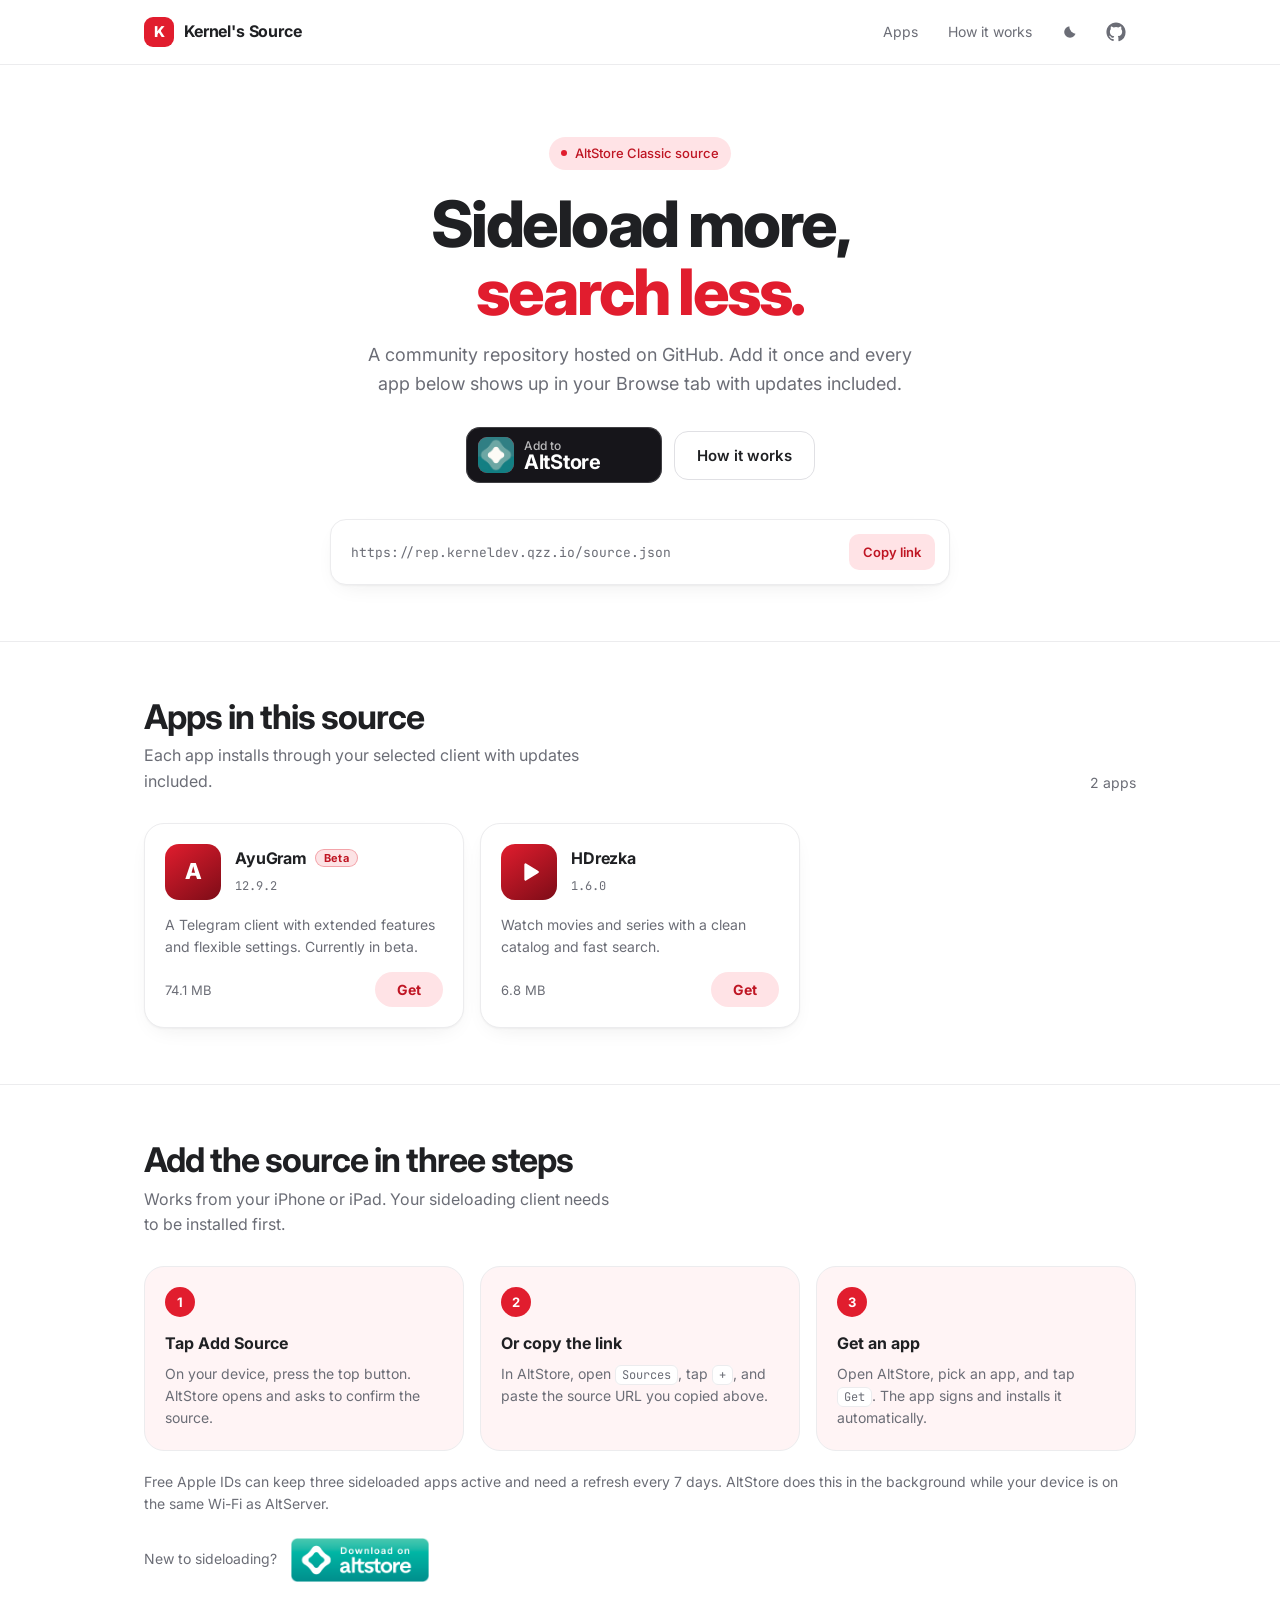
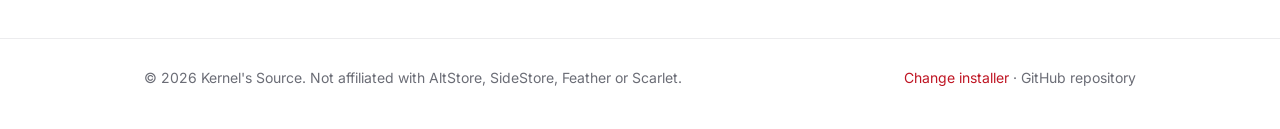
==== index.html @ 2c2cfd12 "Improve installer UX and source metadata This update adds richer source metadata and branding, a the" ====
<!DOCTYPE html>
<html lang="en">
<head>
<meta charset="utf-8">
<meta name="viewport" content="width=device-width, initial-scale=1, viewport-fit=cover">
<title>Kernel's Source — AltStore Classic repository</title>
<meta name="description" content="Community AltStore Classic source with HDRezka and AyuGram.">
<meta name="theme-color" content="#e11d2e">
<link rel="icon" href="data:image/svg+xml,%3Csvg xmlns='http://www.w3.org/2000/svg' viewBox='0 0 100 100'%3E%3Crect width='100' height='100' rx='24' fill='%23e11d2e'/%3E%3Ctext x='50' y='68' font-size='56' text-anchor='middle' fill='white' font-family='sans-serif' font-weight='800'%3EK%3C/text%3E%3C/svg%3E">
<script src="https://telegram.org/js/telegram-web-app.js"></script>
<link rel="preconnect" href="https://fonts.googleapis.com">
<link rel="preconnect" href="https://fonts.gstatic.com" crossorigin>
<link href="https://fonts.googleapis.com/css2?family=Inter:wght@400;500;600;700;800&family=JetBrains+Mono:wght@400;500&display=swap" rel="stylesheet">
<style>
:root{
  --bg:#ffffff; --surface:#ffffff; --tint:#fff4f5; --line:#ececee; --line-strong:#e0e0e4;
  --text:#1f2023; --muted:#6b6d76; --red:#e11d2e; --red-dark:#bf1523; --red-soft:#ffe3e6;
  --shadow:0 1px 2px rgba(31,32,35,.04),0 8px 24px -12px rgba(31,32,35,.12);
  --ring:rgba(225,29,46,.35); color-scheme:light;
}
@media (prefers-color-scheme:dark){
  :root:not([data-theme="light"]){
    --bg:#141316; --surface:#1b1a1e; --tint:#241719; --line:#2a292e; --line-strong:#38363d;
    --text:#f3f2f4; --muted:#a2a1aa; --red:#ff3b4d; --red-dark:#ff6b79; --red-soft:#3a1a1e;
    --shadow:0 1px 2px rgba(0,0,0,.3),0 8px 24px -12px rgba(0,0,0,.5); color-scheme:dark;
  }
}
:root[data-theme="dark"]{
  --bg:#141316; --surface:#1b1a1e; --tint:#241719; --line:#2a292e; --line-strong:#38363d;
  --text:#f3f2f4; --muted:#a2a1aa; --red:#ff3b4d; --red-dark:#ff6b79; --red-soft:#3a1a1e;
  --shadow:0 1px 2px rgba(0,0,0,.3),0 8px 24px -12px rgba(0,0,0,.5); color-scheme:dark;
}
*{box-sizing:border-box}
html{scroll-padding-top:72px;scroll-behavior:smooth;-webkit-text-size-adjust:100%}
body{margin:0;background:var(--bg);color:var(--text);font-family:Inter,-apple-system,BlinkMacSystemFont,"Segoe UI",Roboto,sans-serif;line-height:1.6;-webkit-font-smoothing:antialiased;padding-bottom:env(safe-area-inset-bottom,0px);overflow-x:hidden}
body.lock{overflow:hidden}
a{color:inherit;text-decoration:none}
img{max-width:100%}
:focus-visible{outline:3px solid var(--ring);outline-offset:2px;border-radius:8px}
.wrap{max-width:1040px;margin:0 auto;padding:0 max(24px,env(safe-area-inset-left,0px)) 0 max(24px,env(safe-area-inset-right,0px))}
.hidden{display:none!important}

/* modal */
.modal-overlay{position:fixed;inset:0;z-index:1000;background:rgba(0,0,0,.7);backdrop-filter:blur(8px);display:flex;align-items:center;justify-content:center;padding:20px;overflow-y:auto}
.modal-card{position:relative;background:var(--surface);border:1px solid var(--line);border-radius:24px;padding:32px 24px 24px;max-width:400px;width:100%;max-height:100%;overflow-y:auto;text-align:center;box-shadow:var(--shadow)}
.modal-card h2{font-size:22px;margin:0 0 8px}
.modal-card p{font-size:14px;color:var(--muted);margin:0 0 20px}
.modal-x{position:absolute;top:10px;right:10px;width:34px;height:34px;border-radius:10px;border:0;background:none;color:var(--muted);font-size:22px;line-height:1;cursor:pointer}
.modal-x:hover{background:var(--tint);color:var(--text)}
.client-opt-btn{width:100%;padding:12px 16px;border-radius:14px;font:600 15px Inter,sans-serif;border:1px solid var(--line);background:var(--tint);color:var(--text);cursor:pointer;margin-bottom:10px;display:flex;align-items:center;transition:border-color .15s,background .15s}
.client-opt-btn:hover{border-color:var(--red);background:var(--red-soft)}
.client-opt-btn.sel{border-color:var(--red)}
.client-opt-btn .ci{width:30px;height:30px;border-radius:8px;flex:none;display:grid;place-items:center;overflow:hidden;background:var(--red);color:#fff;font-weight:800;font-size:14px;position:relative}
.client-opt-btn .ci img{position:absolute;inset:0;width:100%;height:100%;object-fit:cover}
.client-opt-btn .ci svg{width:18px;height:18px}
.client-opt-btn span.t{flex:1;text-align:left;margin-left:12px}
.ss-badge{height:56px;width:auto;display:block;border-radius:12px}
.get-altstore{margin-top:22px;display:flex;align-items:center;gap:14px;flex-wrap:wrap;font-size:14px;color:var(--muted)}
.get-altstore img{height:44px;width:auto;display:block}

/* nav */
nav{position:sticky;top:0;z-index:10;padding-top:env(safe-area-inset-top,0px);background:color-mix(in srgb,var(--bg) 88%,transparent);-webkit-backdrop-filter:blur(12px);backdrop-filter:blur(12px);border-bottom:1px solid var(--line)}
.nav-in{display:flex;align-items:center;justify-content:space-between;height:64px}
.brand{display:flex;align-items:center;gap:10px;font-weight:700;letter-spacing:-.01em}
.logo{width:30px;height:30px;border-radius:9px;background:var(--red);display:grid;place-items:center;color:#fff;font-weight:800;font-size:15px;overflow:hidden;position:relative}
.logo img{position:absolute;inset:0;width:100%;height:100%;object-fit:cover}
.nav-r{display:flex;align-items:center;gap:6px}
.icon-btn{width:40px;height:40px;border-radius:10px;display:grid;place-items:center;color:var(--muted);border:1px solid transparent;background:none;cursor:pointer}
.icon-btn:hover{color:var(--text);border-color:var(--line);background:var(--tint)}
.nav-link{font-size:14px;color:var(--muted);padding:8px 12px;border-radius:10px}
.nav-link:hover{color:var(--text);background:var(--tint)}

/* hero */
.hero{padding:72px 24px 56px;text-align:center}
.pill{display:inline-flex;align-items:center;gap:8px;font-size:13px;font-weight:500;color:var(--red-dark);background:var(--red-soft);padding:6px 12px;border-radius:99px}
.pill i{width:6px;height:6px;border-radius:50%;background:var(--red)}
h1{font-size:clamp(34px,6vw,64px);line-height:1.06;letter-spacing:-.04em;font-weight:800;margin:20px auto 16px;max-width:14ch;text-wrap:balance}
h1 span{color:var(--red)}
.sub{font-size:clamp(15px,2vw,18px);color:var(--muted);max-width:52ch;margin:0 auto 28px}
.cta-row{display:flex;gap:12px;justify-content:center;align-items:center;flex-wrap:wrap}
.btn{display:inline-flex;align-items:center;gap:10px;font:600 15px Inter,sans-serif;padding:14px 22px;border-radius:14px;border:1px solid var(--line-strong);background:var(--surface);color:var(--text);cursor:pointer;transition:background .15s,border-color .15s,transform .15s}
.btn:hover{background:var(--tint);border-color:var(--red)}
.btn:active{transform:scale(.98)}
.src{margin:36px auto 0;max-width:620px;background:var(--surface);border:1px solid var(--line);border-radius:16px;box-shadow:var(--shadow);padding:14px 14px 14px 20px;display:flex;align-items:center;gap:12px;text-align:left}
.src code{flex:1;min-width:0;font:400 13px "JetBrains Mono",ui-monospace,monospace;color:var(--muted);overflow:hidden;text-overflow:ellipsis;white-space:nowrap}
.src button{flex:none;font:600 13px Inter,sans-serif;color:var(--red-dark);background:var(--red-soft);border:0;border-radius:10px;padding:10px 14px;cursor:pointer}
.src button:hover{filter:brightness(.97)}
::view-transition-old(root),::view-transition-new(root){animation:none;mix-blend-mode:normal}
::view-transition-old(root){z-index:1}::view-transition-new(root){z-index:2}
.theme-ic{overflow:visible}
.theme-ic .core{transform-origin:12px 12px;transform:scale(1);transition:transform .6s cubic-bezier(.4,0,.2,1)}
.theme-ic .cut{transform:translate(16px,-16px);transition:transform .6s cubic-bezier(.4,0,.2,1)}
.theme-ic .rays{transform-origin:12px 12px;transition:transform .6s cubic-bezier(.4,0,.2,1),opacity .4s}
:root[data-theme="light"] .theme-ic .core{transform:scale(1.55)}
:root[data-theme="light"] .theme-ic .cut{transform:translate(0,0)}
:root[data-theme="light"] .theme-ic .rays{transform:rotate(-90deg) scale(.4);opacity:0}
:root[data-theme="dark"] .theme-ic .rays{transform:rotate(0) scale(1);opacity:1}
.icon-btn.glow{animation:glow .9s ease-out}
@keyframes glow{0%{box-shadow:0 0 0 0 var(--glow),0 0 12px 2px var(--glow)}100%{box-shadow:0 0 0 34px transparent,0 0 40px 22px transparent}}
.cta-row .badge-link{display:flex;align-items:center;min-height:56px}
.badge-link svg,.badge-link img{display:block}
.inst-txt{font:600 14px Inter,sans-serif;color:var(--red-dark);background:var(--red-soft);padding:9px 16px;border-radius:99px}
.inst-txt:hover{background:var(--red);color:#fff}
.badge-link{display:inline-block;line-height:0;border-radius:12px;transition:opacity .15s,transform .15s}
.badge-link:hover{opacity:.88}
.badge-link:active{transform:scale(.98)}

/* sections */
section{padding:56px 0;border-top:1px solid var(--line)}
.sec-head{display:flex;justify-content:space-between;align-items:end;gap:16px;margin-bottom:28px;flex-wrap:wrap}
h2{font-size:clamp(26px,4vw,34px);letter-spacing:-.03em;line-height:1.1;margin:0 0 8px}
.sec-head p{margin:0;color:var(--muted);max-width:48ch}
.count{font-size:14px;color:var(--muted)}
.grid{display:grid;grid-template-columns:repeat(auto-fill,minmax(min(100%,280px),1fr));gap:16px}
.card{background:var(--surface);border:1px solid var(--line);border-radius:20px;padding:20px;box-shadow:var(--shadow);display:flex;flex-direction:column;gap:14px;transition:border-color .15s}
.card:hover{border-color:var(--red)}
.card-top{display:flex;gap:14px;align-items:center}
.app-icon{position:relative;overflow:hidden;width:56px;height:56px;border-radius:14px;flex:none;display:grid;place-items:center;color:#fff;font-weight:800;font-size:22px;background:linear-gradient(145deg,var(--red),#7d0c17)}
.app-icon img{position:absolute;inset:0;width:100%;height:100%;object-fit:cover}
.beta{display:inline-block;vertical-align:2px;margin-left:8px;font:700 11px Inter,sans-serif;letter-spacing:.02em;color:var(--red-dark);background:color-mix(in srgb,var(--red) 12%,transparent);border:1px solid color-mix(in srgb,var(--red) 32%,transparent);padding:1px 8px;border-radius:99px}
.card h3{margin:0;font-size:16px;letter-spacing:-.01em}
.ver{font:400 12px "JetBrains Mono",monospace;color:var(--muted)}
.card p{margin:0;color:var(--muted);font-size:14px;flex:1}
.card-foot{display:flex;align-items:center;justify-content:space-between;gap:12px}
.meta{font-size:13px;color:var(--muted)}
.get{font:700 14px Inter,sans-serif;color:var(--red-dark);background:var(--red-soft);padding:9px 22px;border-radius:99px;transition:background .15s,color .15s}
.get:hover{background:var(--red);color:#fff}

/* steps */
.steps{display:grid;grid-template-columns:repeat(auto-fit,minmax(min(100%,220px),1fr));gap:16px;counter-reset:s;list-style:none;padding:0;margin:0}
.steps li{counter-increment:s;background:var(--tint);border-radius:20px;padding:20px;border:1px solid var(--line)}
.steps li::before{content:counter(s);display:grid;place-items:center;width:30px;height:30px;border-radius:50%;background:var(--red);color:#fff;font-weight:700;font-size:13px;margin-bottom:14px}
.steps h3{margin:0 0 6px;font-size:16px}
.steps p{margin:0;color:var(--muted);font-size:14px}
.steps code{font:400 12px "JetBrains Mono",monospace;background:var(--surface);border:1px solid var(--line);padding:1px 6px;border-radius:6px}
.note{margin-top:20px;font-size:14px;color:var(--muted)}

footer{border-top:1px solid var(--line);padding:28px 0 40px;color:var(--muted);font-size:14px}
.foot-in{display:flex;justify-content:space-between;gap:16px;flex-wrap:wrap}
.foot-in a:hover{color:var(--red)}
.foot-in .chg{color:var(--red-dark)}
.toast{position:fixed;left:50%;bottom:calc(24px + env(safe-area-inset-bottom,0px));transform:translate(-50%,20px);max-width:calc(100% - 32px);text-align:center;background:var(--text);color:var(--bg);padding:10px 18px;border-radius:12px;font-size:14px;font-weight:500;opacity:0;pointer-events:none;transition:.2s;z-index:2000}
.toast.on{opacity:1;transform:translate(-50%,0)}
@media (max-width:560px){.hero{padding:48px 24px 36px}.nav-link{display:none}.src{padding:12px 12px 12px 16px}}
@media (prefers-reduced-motion:reduce){*{transition:none!important;scroll-behavior:auto!important}}
</style>
</head>
<body>

<div id="onboardingModal" class="modal-overlay hidden" role="dialog" aria-modal="true" aria-labelledby="mTitle">
  <div class="modal-card">
    <button class="modal-x" type="button" aria-label="Close" onclick="closeModal()">×</button>
    <h2 id="mTitle">Choose installer</h2>
    <p>Select your sideloading client so the buttons open the right app.</p>
    <div id="clientList"></div>
  </div>
</div>

<nav>
  <div class="wrap nav-in">
    <a class="brand" href="#top" aria-label="Kernel's Source home">
      <span class="logo" aria-hidden="true">K<img src="https://i.pinimg.com/736x/39/69/d1/3969d118e5b89d74e8fa1501a142aca3.jpg" alt="" referrerpolicy="no-referrer" onerror="this.remove()"></span>
      Kernel's Source
    </a>
    <div class="nav-r">
      <a class="nav-link" href="#apps">Apps</a>
      <a class="nav-link" href="#how">How it works</a>
      <button class="icon-btn" id="themeBtn" type="button" onclick="toggleTheme()"><svg class="theme-ic" width="20" height="20" viewBox="0 0 24 24" fill="none" stroke="currentColor" stroke-width="2" stroke-linecap="round" aria-hidden="true"><mask id="moonMask"><rect x="-4" y="-4" width="32" height="32" fill="#fff"/><circle class="cut" cx="17" cy="8" r="5.5" fill="#000" stroke="none"/></mask><circle class="core" cx="12" cy="12" r="4.5" fill="currentColor" stroke="none" mask="url(#moonMask)"/><g class="rays"><path d="M12 2v2.2M12 19.8V22M4.9 4.9l1.5 1.5M17.6 17.6l1.5 1.5M2 12h2.2M19.8 12H22M4.9 19.1l1.5-1.5M17.6 6.4l1.5-1.5"/></g></svg></button>
      <a class="icon-btn" href="https://github.com/kkerneldev/repkernel" aria-label="View repository on GitHub" target="_blank" rel="noopener">
        <svg width="20" height="20" viewBox="0 0 24 24" fill="currentColor"><path d="M12 .5C5.65.5.5 5.65.5 12c0 5.08 3.29 9.39 7.86 10.91.58.1.79-.25.79-.56v-2c-3.2.7-3.87-1.37-3.87-1.37-.52-1.33-1.28-1.69-1.28-1.69-1.04-.71.08-.7.08-.7 1.15.08 1.76 1.18 1.76 1.18 1.03 1.76 2.69 1.25 3.35.96.1-.74.4-1.25.73-1.54-2.55-.29-5.24-1.28-5.24-5.69 0-1.26.45-2.28 1.18-3.09-.12-.29-.51-1.46.11-3.05 0 0 .97-.31 3.17 1.18a11 11 0 0 1 5.78 0c2.2-1.49 3.17-1.18 3.17-1.18.62 1.59.23 2.76.11 3.05.74.81 1.18 1.83 1.18 3.09 0 4.42-2.69 5.39-5.25 5.68.41.36.78 1.06.78 2.14v3.17c0 .31.21.67.8.56A11.5 11.5 0 0 0 23.5 12C23.5 5.65 18.35.5 12 .5z"/></svg>
      </a>
    </div>
  </div>
</nav>

<main id="top">
  <header class="hero wrap">
    <span class="pill"><i></i><span id="pillTxt">AltStore Classic source</span></span>
    <h1>Sideload more, <span>search less.</span></h1>
    <p class="sub">A community repository hosted on GitHub. Add it once and every app below shows up in your Browse tab with updates included.</p>
    <div class="cta-row">
      <a class="badge-link" id="addBtn" href="#" aria-label="Add to Source">
        <svg id="addSvg" width="196" height="56" viewBox="0 0 196 56" aria-hidden="true"><rect width="196" height="56" rx="14" fill="#16151a"/><rect x=".5" y=".5" width="195" height="55" rx="13.5" fill="none" stroke="#fff" stroke-opacity=".18"/><clipPath id="ic"><rect x="12" y="10" width="36" height="36" rx="9"/></clipPath><rect x="12" y="10" width="36" height="36" rx="9" fill="#e11d2e"/><image id="badgeLogo" x="12" y="10" width="36" height="36" clip-path="url(#ic)" href=""/><text x="58" y="23" fill="#fff" fill-opacity=".7" font-family="Inter,sans-serif" font-size="12" font-weight="500">Add to</text><text x="58" y="42" fill="#fff" font-family="Inter,sans-serif" font-size="20" font-weight="700" letter-spacing="-.3" id="badgeText">AltStore</text></svg>
        <img id="ssBadge" class="ss-badge hidden" alt="Add Source to SideStore">
      </a>
      <a class="btn" href="#how">How it works</a>
    </div>
    <div class="src">
      <code id="srcUrl"></code>
      <button type="button" id="copyBtn">Copy link</button>
    </div>
  </header>

  <section id="apps">
    <div class="wrap">
      <div class="sec-head">
        <div>
          <h2>Apps in this source</h2>
          <p>Each app installs through your selected client with updates included.</p>
        </div>
        <span class="count" id="count"></span>
      </div>
      <div class="grid" id="grid"></div>
    </div>
  </section>

  <section id="how">
    <div class="wrap">
      <div class="sec-head">
        <div>
          <h2>Add the source in three steps</h2>
          <p>Works from your iPhone or iPad. Your sideloading client needs to be installed first.</p>
        </div>
      </div>
      <ol class="steps">
        <li><h3>Tap Add Source</h3><p id="st1">On your device, press the top button. Your installer opens and asks to confirm the source.</p></li>
        <li><h3>Or copy the link</h3><p id="st2">In your app, open <code>Sources</code>, tap <code>+</code>, and paste the source URL you copied above.</p></li>
        <li><h3>Get an app</h3><p id="st3">Open the Browse tab, pick an app, and tap <code>Get</code>. The app signs and installs it automatically.</p></li>
      </ol>
      <p class="note" id="note">Free Apple IDs can keep three sideloaded apps active and need a refresh every 7 days. AltStore does this in the background while your device is on the same Wi-Fi as AltServer.</p>
      <div class="get-altstore" id="getInst"><span>New to sideloading?</span><a id="instLink" href="https://altstore.io" target="_blank" rel="noopener"><img id="dlBadge" alt="Download on AltStore"><span id="instTxt" class="inst-txt hidden"></span></a></div>
    </div>
  </section>
</main>

<footer>
  <div class="wrap foot-in">
    <span>© <span id="yr"></span> Kernel's Source. Not affiliated with AltStore, SideStore, Feather or Scarlet.</span>
    <span><a class="chg" href="#" onclick="openModal(); return false;">Change installer</a> · <a href="https://github.com/kkerneldev/repkernel" target="_blank" rel="noopener">GitHub repository</a></span>
  </div>
</footer>
<div class="toast" id="toast" role="status" aria-live="polite"></div>

<script>
const SOURCE_URL = "https://rep.kerneldev.qzz.io/source.json";
let APPS = [
  { name:"HDRezka", version:"1.6.0", size:"7.2 MB", icon:"https://i.imgur.com/ZhtHgcj.png", play:true, desc:"Watch movies and series with a clean catalog and fast search.", ipa:"https://github.com/kkerneldev/repkernel/releases/download/pre-release/hdrezka.ipa" },
  { name:"AyuGram", beta:true, version:"12.9.2", size:"77.7 MB", icon:"https://i.imgur.com/mSWKz6H.png", desc:"A Telegram client with extended features and flexible settings. Currently in beta.", ipa:"https://github.com/kkerneldev/repkernel/releases/download/pre-release/AyuGram.ipa" }
];

const ASSETS = {
  logo: { altstore:"assets/logos/AltStore-logo.png", sidestore:"assets/logos/sidestore-logo.png", feather:"assets/logos/feather-logo.png", scarlet:"assets/logos/scarlet-logo.png" },
  addSidestore: { light:"assets/badges/light/add-source-to-sidestore-light.png", dark:"assets/badges/dark/add-source-to-sidestore-dark.png" },
  getAltstore: { light:"assets/badges/light/DownloadBadge_light.png", dark:"assets/badges/dark/DownloadBadge_dark.png" }
};
const enc = encodeURIComponent;
const CLIENTS = {
  altstore:  { name:"AltStore", site:"https://altstore.io", pill:"AltStore Classic source",  add:u => "altstore://source?url=" + enc(u),   get:(u,ipa) => "altstore://install?url=" + enc(ipa) },
  sidestore: { name:"SideStore", site:"https://sidestore.io", pill:"SideStore source", add:u => "sidestore://source?url=" + enc(u),  get:(u,ipa) => "sidestore://install?url=" + enc(ipa) },
  feather:   { name:"Feather", site:"https://github.com/khcrysalis/Feather", pill:"Feather source",   add:u => "feather://source/" + u,            get:null },
  scarlet:   { name:"Scarlet", site:"https://usescarlet.com", pill:"Scarlet source",   add:u => "scarlet://add-source?url=" + enc(u), get:null },
  direct:    { name:"Direct links / TrollStore", pill:"Direct .ipa downloads", add:null, get:null }
};
const DL = '<svg viewBox="0 0 24 24" fill="none" stroke="currentColor" stroke-width="2" stroke-linecap="round" stroke-linejoin="round" aria-hidden="true"><path d="M12 3v12m0 0l-4-4m4 4l4-4M5 20h14"/></svg>';
const esc = s => String(s).replace(/[&<>"']/g, c => ({"&":"&amp;","<":"&lt;",">":"&gt;",'"':"&quot;","'":"&#39;"}[c]));
const $ = id => document.getElementById(id);

const store = {
  get(k){ try { return localStorage.getItem(k); } catch(e){ return null; } },
  set(k,v){ try { localStorage.setItem(k,v); } catch(e){} },
  del(k){ try { localStorage.removeItem(k); } catch(e){} }
};

const tg = window.Telegram && window.Telegram.WebApp && window.Telegram.WebApp.initData ? window.Telegram.WebApp : null;
if (tg) { try { tg.ready(); tg.expand(); } catch(e){} }

/* theme */
const mq = window.matchMedia("(prefers-color-scheme: dark)");
function currentTheme(){ return store.get("theme") || (mq.matches ? "dark" : "light"); }
function applyTheme(){
  const t = currentTheme();
  document.documentElement.setAttribute("data-theme", t);
  $("ssBadge").src = ASSETS.addSidestore[t];
  $("dlBadge").src = ASSETS.getAltstore[t];
  const b = $("themeBtn");
  b.setAttribute("aria-label", t === "dark" ? "Switch to light theme" : "Switch to dark theme");
}
function toggleTheme(){
  const next = currentTheme() === "dark" ? "light" : "dark";
  const btn = $("themeBtn"), r = btn.getBoundingClientRect();
  const x = r.left + r.width / 2, y = r.top + r.height / 2;
  const end = Math.hypot(Math.max(x, innerWidth - x), Math.max(y, innerHeight - y));
  const swap = () => { store.set("theme", next); applyTheme(); };
  btn.style.setProperty("--glow", next === "light" ? "#ffc933" : "#8b9bff");
  btn.classList.remove("glow"); void btn.offsetWidth; btn.classList.add("glow");
  if (!document.startViewTransition || matchMedia("(prefers-reduced-motion: reduce)").matches) { swap(); return; }
  const t = document.startViewTransition(swap);
  t.ready.then(() => document.documentElement.animate(
    { clipPath: [`circle(0px at ${x}px ${y}px)`, `circle(${end}px at ${x}px ${y}px)`] },
    { duration: 800, easing: "cubic-bezier(.22,.7,.2,1)", pseudoElement: "::view-transition-new(root)" }
  )).catch(() => {});
}
if (mq.addEventListener) mq.addEventListener("change", () => { if (!store.get("theme")) applyTheme(); });

/* installer choice */
let ssFail = false, altFail = false;
let preferredClient = store.get("preferred_sideload_client");
if (!CLIENTS[preferredClient]) preferredClient = null;
const isMobile = /iPhone|iPad|iPod|Android/i.test(navigator.userAgent) || !!tg;

function renderClientList(){
  $("clientList").innerHTML = Object.keys(CLIENTS).map(k => {
    const icon = ASSETS.logo[k]
      ? `${esc(CLIENTS[k].name[0])}<img src="${ASSETS.logo[k]}" alt="" onerror="this.remove()">`
      : DL;
    return `<button type="button" class="client-opt-btn${k === preferredClient ? " sel" : ""}" onclick="setClient('${k}')"><span class="ci">${icon}</span><span class="t">${esc(CLIENTS[k].name)}</span></button>`;
  }).join("");
}
function openModal(){ renderClientList(); $("onboardingModal").classList.remove("hidden"); document.body.classList.add("lock"); }
function closeModal(){ $("onboardingModal").classList.add("hidden"); document.body.classList.remove("lock"); }
function setClient(c){ store.set("preferred_sideload_client", c); preferredClient = c; closeModal(); updateButtons(); }
document.addEventListener("keydown", e => { if (e.key === "Escape") closeModal(); });
$("onboardingModal").addEventListener("click", e => { if (e.target === e.currentTarget) closeModal(); });

function addLink(){
  const c = CLIENTS[preferredClient];
  return (c && c.add ? c.add : CLIENTS.altstore.add)(SOURCE_URL);
}
function getLink(a){
  if (preferredClient === "direct") return a.ipa;
  const c = CLIENTS[preferredClient];
  return c && c.get ? c.get(SOURCE_URL, a.ipa) : addLink();
}

function updateButtons(){
  const key = preferredClient && preferredClient !== "direct" ? preferredClient : "altstore";
  const isSS = key === "sidestore";
  const addBtn = $("addBtn");
  addBtn.href = addLink();
  addBtn.setAttribute("aria-label", "Add source to " + CLIENTS[key].name);
  const useSS = isSS && !ssFail;
  const isDirect = preferredClient === "direct";
  addBtn.classList.toggle("hidden", isDirect);
  $("addSvg").classList.toggle("hidden", useSS);
  $("ssBadge").classList.toggle("hidden", !useSS);
  const cl = CLIENTS[isDirect ? "direct" : key], nm = CLIENTS[key].name;
  $("pillTxt").textContent = cl.pill;
  $("st1").textContent = isDirect ? "Pick an app below and tap Get to download its .ipa file." : "On your device, press the top button. " + nm + " opens and asks to confirm the source.";
  $("st2").innerHTML = isDirect ? "Or add the source manually: copy the URL above and paste it into your installer\u2019s <code>Sources</code>." : "In " + nm + ", open <code>Sources</code>, tap <code>+</code>, and paste the source URL you copied above.";
  $("st3").innerHTML = isDirect ? "Install the .ipa with TrollStore or your preferred signing tool." : "Open " + nm + ", pick an app, and tap <code>Get</code>. The app signs and installs it automatically.";
  $("note").textContent = key === "altstore" && !isDirect
    ? "Free Apple IDs can keep three sideloaded apps active and need a refresh every 7 days. AltStore does this in the background while your device is on the same Wi-Fi as AltServer."
    : isDirect ? "Apps installed with TrollStore don\u2019t expire. With a signing tool, free Apple IDs need a refresh every 7 days."
    : "Free Apple IDs can keep three sideloaded apps active and need a refresh every 7 days. Keep " + nm + " installed so it can refresh your apps.";
  $("getInst").classList.toggle("hidden", isDirect);
  const il = $("instLink"); il.href = CLIENTS[key].site;
  $("dlBadge").classList.toggle("hidden", key !== "altstore" || altFail);
  const it = $("instTxt"); it.textContent = "Get " + nm + " \u2192";
  it.classList.toggle("hidden", key === "altstore" && !altFail);
  $("badgeLogo").setAttribute("href", ASSETS.logo[key]);
  $("badgeText").textContent = CLIENTS[key].name;

  $("grid").innerHTML = APPS.map(a => `
    <article class="card">
      <div class="card-top">
        <div class="app-icon" aria-hidden="true">${a.play ? '<svg width="28" height="28" viewBox="0 0 24 24" fill="currentColor"><path d="M8 5.5v13a1 1 0 0 0 1.5.86l10.5-6.5a1 1 0 0 0 0-1.72L9.5 4.64A1 1 0 0 0 8 5.5z"/></svg>' : esc(a.name[0])}${a.icon ? `<img src="${esc(a.icon)}" alt="" loading="lazy" referrerpolicy="no-referrer" onerror="this.remove()">` : ''}</div>
        <div><h3>${esc(a.name)}${a.beta ? '<span class="beta">Beta</span>' : ''}</h3><span class="ver">${esc(a.version)}</span></div>
      </div>
      <p>${esc(a.desc)}</p>
      <div class="card-foot">
        <span class="meta">${esc(a.size)}</span>
        <a class="get" href="${esc(getLink(a))}" aria-label="Get ${esc(a.name)}">Get</a>
      </div>
    </article>`).join("");
}

/* toast */
let tt;
function showToast(msg){
  const t = $("toast"); t.textContent = msg; t.classList.add("on");
  clearTimeout(tt); tt = setTimeout(() => t.classList.remove("on"), 2600);
}

/* custom-scheme links: hint if nothing happens (e.g. inside Telegram or on desktop) */
document.addEventListener("click", e => {
  const a = e.target.closest("a[href]");
  if (!a) return;
  const href = a.getAttribute("href");
  /* Telegram Mini App blocks custom schemes (altstore://…) inside its WebView.
     Workaround: open an https helper page in the real browser; it redirects to the scheme. */
  if (tg && typeof tg.openLink === "function" && (!/^(https?:|#)/.test(href) || /\.ipa($|\?)/i.test(href))) {
    e.preventDefault();
    const target = /^https?:/.test(href) ? href : new URL("open.html?u=" + encodeURIComponent(href), location.href).href;
    try { tg.openLink(target); showToast("Opening in your browser…"); } catch (_) { showToast("Copy the source link and add it manually."); }
    return;
  }
  if (/^(https?:|#)/.test(href)) return;
  let left = false;
  const onHide = () => { left = true; };
  document.addEventListener("visibilitychange", onHide, { once:true });
  window.addEventListener("blur", onHide, { once:true });
  setTimeout(() => { if (!left) showToast("Nothing opened? Copy the source link and add it manually."); }, 1800);
});

/* copy */
$("copyBtn").addEventListener("click", async () => {
  try { await navigator.clipboard.writeText(SOURCE_URL); showToast("Link copied"); }
  catch (e) {
    try {
      const r = document.createRange(); r.selectNodeContents($("srcUrl"));
      const s = getSelection(); s.removeAllRanges(); s.addRange(r);
      document.execCommand("copy") ? showToast("Link copied") : showToast("Select the link and copy it manually");
    } catch (_) { showToast("Select the link and copy it manually"); }
  }
});

/* init */
$("srcUrl").textContent = SOURCE_URL;
$("yr").textContent = new Date().getFullYear();
function setCount(){ $("count").textContent = APPS.length + (APPS.length === 1 ? " app" : " apps"); }
setCount();
$("ssBadge").onerror = function(){ ssFail = true; updateButtons(); };
$("dlBadge").onerror = function(){ altFail = true; updateButtons(); };
applyTheme();
updateButtons();
if (!preferredClient && isMobile) openModal();

/* pull the app list from source.json so versions never go stale (hardcoded APPS stays as fallback) */
const DESC = { "org.ayugram.app":"A Telegram client with extended features and flexible settings. Currently in beta.", "me.keet.HDRezka":"Watch movies and series with a clean catalog and fast search." };
fetch("source.json", { cache:"no-cache" }).then(r => r.ok ? r.json() : Promise.reject()).then(j => {
  const list = (j.apps || []).filter(a => a.versions && a.versions[0]).map(a => {
    const v = a.versions[0];
    return { name:a.name, beta:!!a.beta, version:v.version, icon:a.iconURL, ipa:v.downloadURL,
      size:(v.size/1048576).toFixed(1) + " MB", play:a.bundleIdentifier === "me.keet.HDRezka",
      desc:DESC[a.bundleIdentifier] || a.localizedDescription || a.subtitle || "" };
  });
  if (list.length) { APPS = list; setCount(); updateButtons(); }
}).catch(() => {});
</script>
</body>
</html>
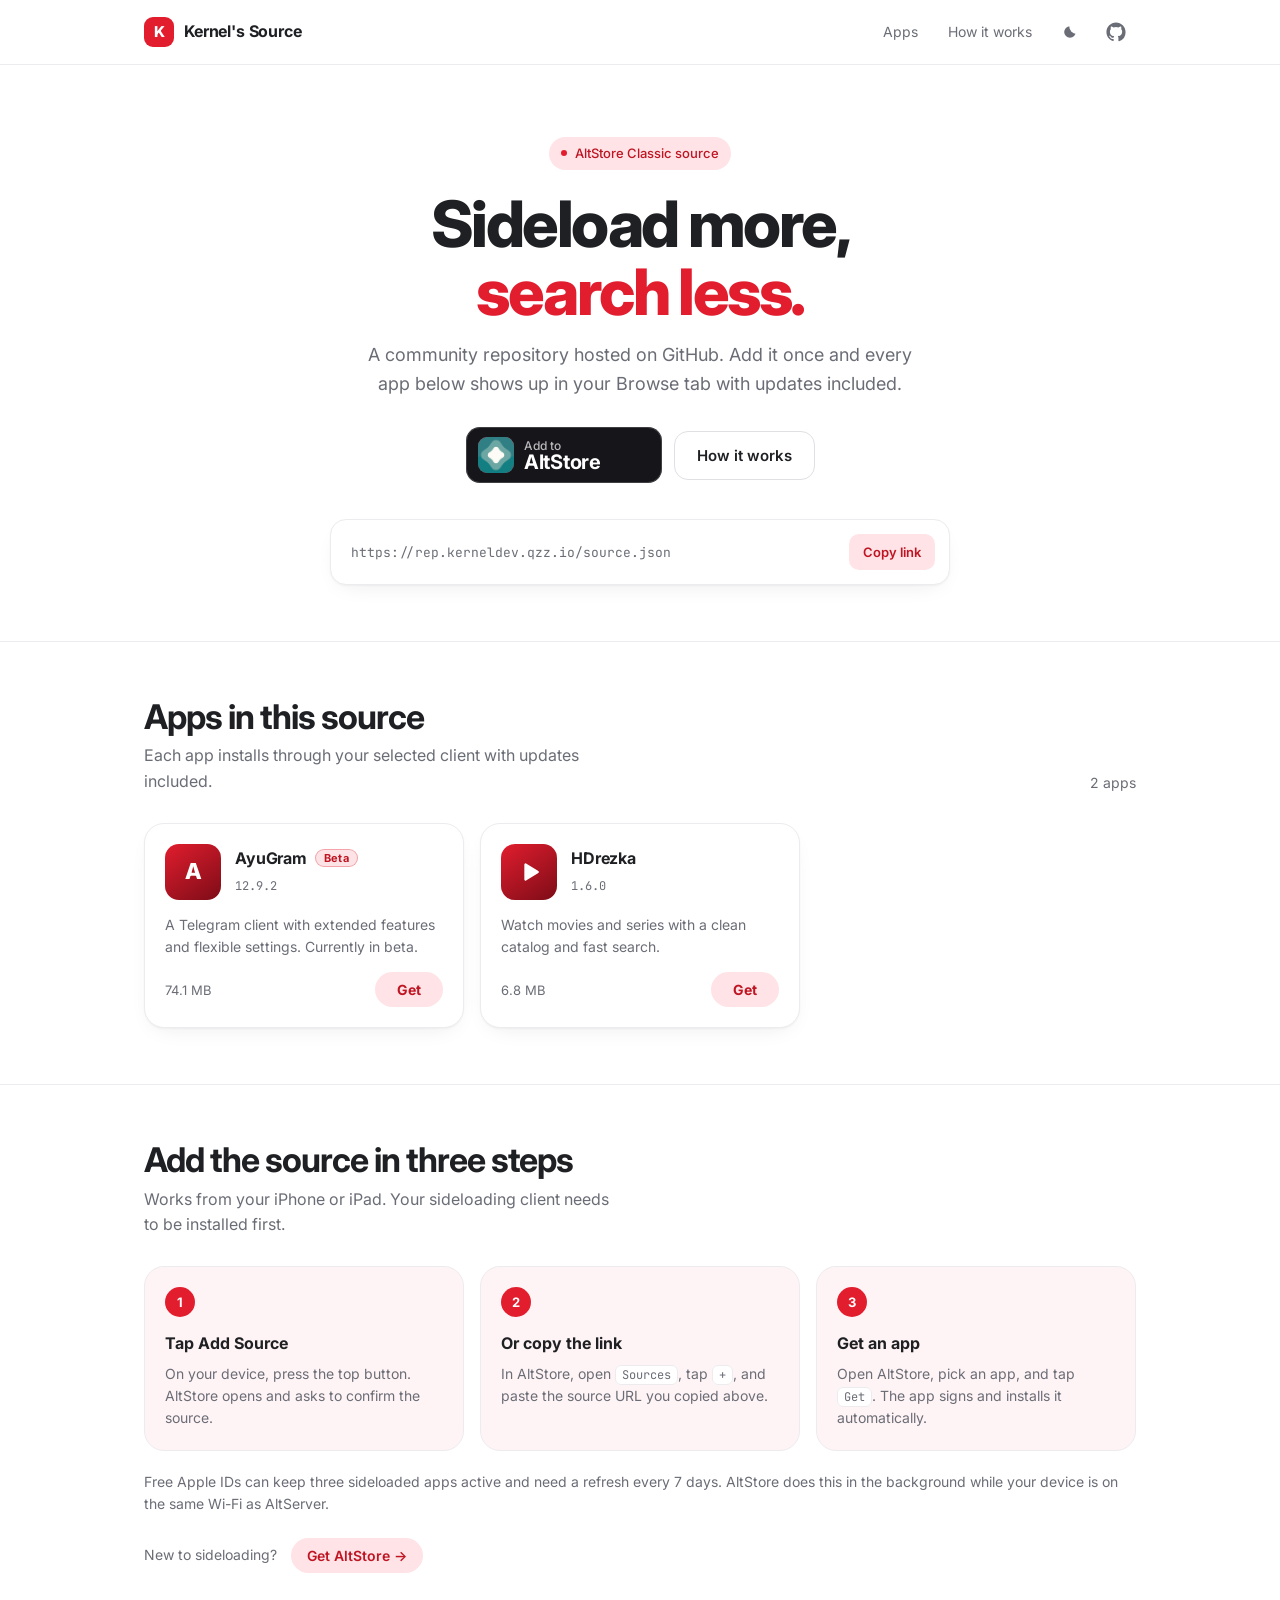
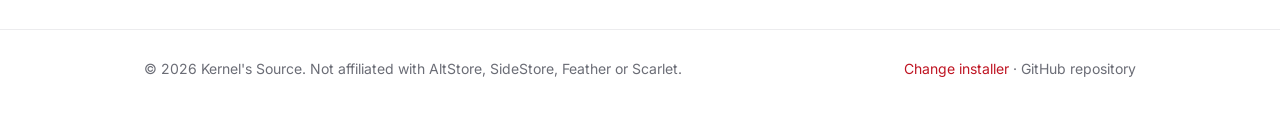
==== commit eee18722: "Update index.html" ====
--- a/index.html
+++ b/index.html
@@ -54,9 +54,7 @@
 .client-opt-btn .ci img{position:absolute;inset:0;width:100%;height:100%;object-fit:cover}
 .client-opt-btn .ci svg{width:18px;height:18px}
 .client-opt-btn span.t{flex:1;text-align:left;margin-left:12px}
-.ss-badge{height:56px;width:auto;display:block;border-radius:12px}
 .get-altstore{margin-top:22px;display:flex;align-items:center;gap:14px;flex-wrap:wrap;font-size:14px;color:var(--muted)}
-.get-altstore img{height:44px;width:auto;display:block}
 
 /* nav */
 nav{position:sticky;top:0;z-index:10;padding-top:env(safe-area-inset-top,0px);background:color-mix(in srgb,var(--bg) 88%,transparent);-webkit-backdrop-filter:blur(12px);backdrop-filter:blur(12px);border-bottom:1px solid var(--line)}
@@ -181,7 +179,6 @@
     <div class="cta-row">
       <a class="badge-link" id="addBtn" href="#" aria-label="Add to Source">
         <svg id="addSvg" width="196" height="56" viewBox="0 0 196 56" aria-hidden="true"><rect width="196" height="56" rx="14" fill="#16151a"/><rect x=".5" y=".5" width="195" height="55" rx="13.5" fill="none" stroke="#fff" stroke-opacity=".18"/><clipPath id="ic"><rect x="12" y="10" width="36" height="36" rx="9"/></clipPath><rect x="12" y="10" width="36" height="36" rx="9" fill="#e11d2e"/><image id="badgeLogo" x="12" y="10" width="36" height="36" clip-path="url(#ic)" href=""/><text x="58" y="23" fill="#fff" fill-opacity=".7" font-family="Inter,sans-serif" font-size="12" font-weight="500">Add to</text><text x="58" y="42" fill="#fff" font-family="Inter,sans-serif" font-size="20" font-weight="700" letter-spacing="-.3" id="badgeText">AltStore</text></svg>
-        <img id="ssBadge" class="ss-badge hidden" alt="Add Source to SideStore">
       </a>
       <a class="btn" href="#how">How it works</a>
     </div>
@@ -218,7 +215,7 @@
         <li><h3>Get an app</h3><p id="st3">Open the Browse tab, pick an app, and tap <code>Get</code>. The app signs and installs it automatically.</p></li>
       </ol>
       <p class="note" id="note">Free Apple IDs can keep three sideloaded apps active and need a refresh every 7 days. AltStore does this in the background while your device is on the same Wi-Fi as AltServer.</p>
-      <div class="get-altstore" id="getInst"><span>New to sideloading?</span><a id="instLink" href="https://altstore.io" target="_blank" rel="noopener"><img id="dlBadge" alt="Download on AltStore"><span id="instTxt" class="inst-txt hidden"></span></a></div>
+      <div class="get-altstore" id="getInst"><span>New to sideloading?</span><a id="instLink" class="inst-txt" href="https://altstore.io" target="_blank" rel="noopener"></a></div>
     </div>
   </section>
 </main>
@@ -239,9 +236,7 @@
 ];
 
 const ASSETS = {
-  logo: { altstore:"assets/logos/AltStore-logo.png", sidestore:"assets/logos/sidestore-logo.png", feather:"assets/logos/feather-logo.png", scarlet:"assets/logos/scarlet-logo.png" },
-  addSidestore: { light:"assets/badges/light/add-source-to-sidestore-light.png", dark:"assets/badges/dark/add-source-to-sidestore-dark.png" },
-  getAltstore: { light:"assets/badges/light/DownloadBadge_light.png", dark:"assets/badges/dark/DownloadBadge_dark.png" }
+  logo: { altstore:"assets/logos/AltStore-logo.png", sidestore:"assets/logos/sidestore-logo.png", feather:"assets/logos/feather-logo.png", scarlet:"assets/logos/scarlet-logo.png" }
 };
 const enc = encodeURIComponent;
 const CLIENTS = {
@@ -270,8 +265,6 @@
 function applyTheme(){
   const t = currentTheme();
   document.documentElement.setAttribute("data-theme", t);
-  $("ssBadge").src = ASSETS.addSidestore[t];
-  $("dlBadge").src = ASSETS.getAltstore[t];
   const b = $("themeBtn");
   b.setAttribute("aria-label", t === "dark" ? "Switch to light theme" : "Switch to dark theme");
 }
@@ -293,7 +286,6 @@
 if (mq.addEventListener) mq.addEventListener("change", () => { if (!store.get("theme")) applyTheme(); });
 
 /* installer choice */
-let ssFail = false, altFail = false;
 let preferredClient = store.get("preferred_sideload_client");
 if (!CLIENTS[preferredClient]) preferredClient = null;
 const isMobile = /iPhone|iPad|iPod|Android/i.test(navigator.userAgent) || !!tg;
@@ -324,15 +316,11 @@
 
 function updateButtons(){
   const key = preferredClient && preferredClient !== "direct" ? preferredClient : "altstore";
-  const isSS = key === "sidestore";
   const addBtn = $("addBtn");
   addBtn.href = addLink();
   addBtn.setAttribute("aria-label", "Add source to " + CLIENTS[key].name);
-  const useSS = isSS && !ssFail;
   const isDirect = preferredClient === "direct";
   addBtn.classList.toggle("hidden", isDirect);
-  $("addSvg").classList.toggle("hidden", useSS);
-  $("ssBadge").classList.toggle("hidden", !useSS);
   const cl = CLIENTS[isDirect ? "direct" : key], nm = CLIENTS[key].name;
   $("pillTxt").textContent = cl.pill;
   $("st1").textContent = isDirect ? "Pick an app below and tap Get to download its .ipa file." : "On your device, press the top button. " + nm + " opens and asks to confirm the source.";
@@ -344,9 +332,7 @@
     : "Free Apple IDs can keep three sideloaded apps active and need a refresh every 7 days. Keep " + nm + " installed so it can refresh your apps.";
   $("getInst").classList.toggle("hidden", isDirect);
   const il = $("instLink"); il.href = CLIENTS[key].site;
-  $("dlBadge").classList.toggle("hidden", key !== "altstore" || altFail);
-  const it = $("instTxt"); it.textContent = "Get " + nm + " \u2192";
-  it.classList.toggle("hidden", key === "altstore" && !altFail);
+  il.textContent = "Get " + nm + " \u2192";
   $("badgeLogo").setAttribute("href", ASSETS.logo[key]);
   $("badgeText").textContent = CLIENTS[key].name;
 
@@ -409,8 +395,6 @@
 $("yr").textContent = new Date().getFullYear();
 function setCount(){ $("count").textContent = APPS.length + (APPS.length === 1 ? " app" : " apps"); }
 setCount();
-$("ssBadge").onerror = function(){ ssFail = true; updateButtons(); };
-$("dlBadge").onerror = function(){ altFail = true; updateButtons(); };
 applyTheme();
 updateButtons();
 if (!preferredClient && isMobile) openModal();
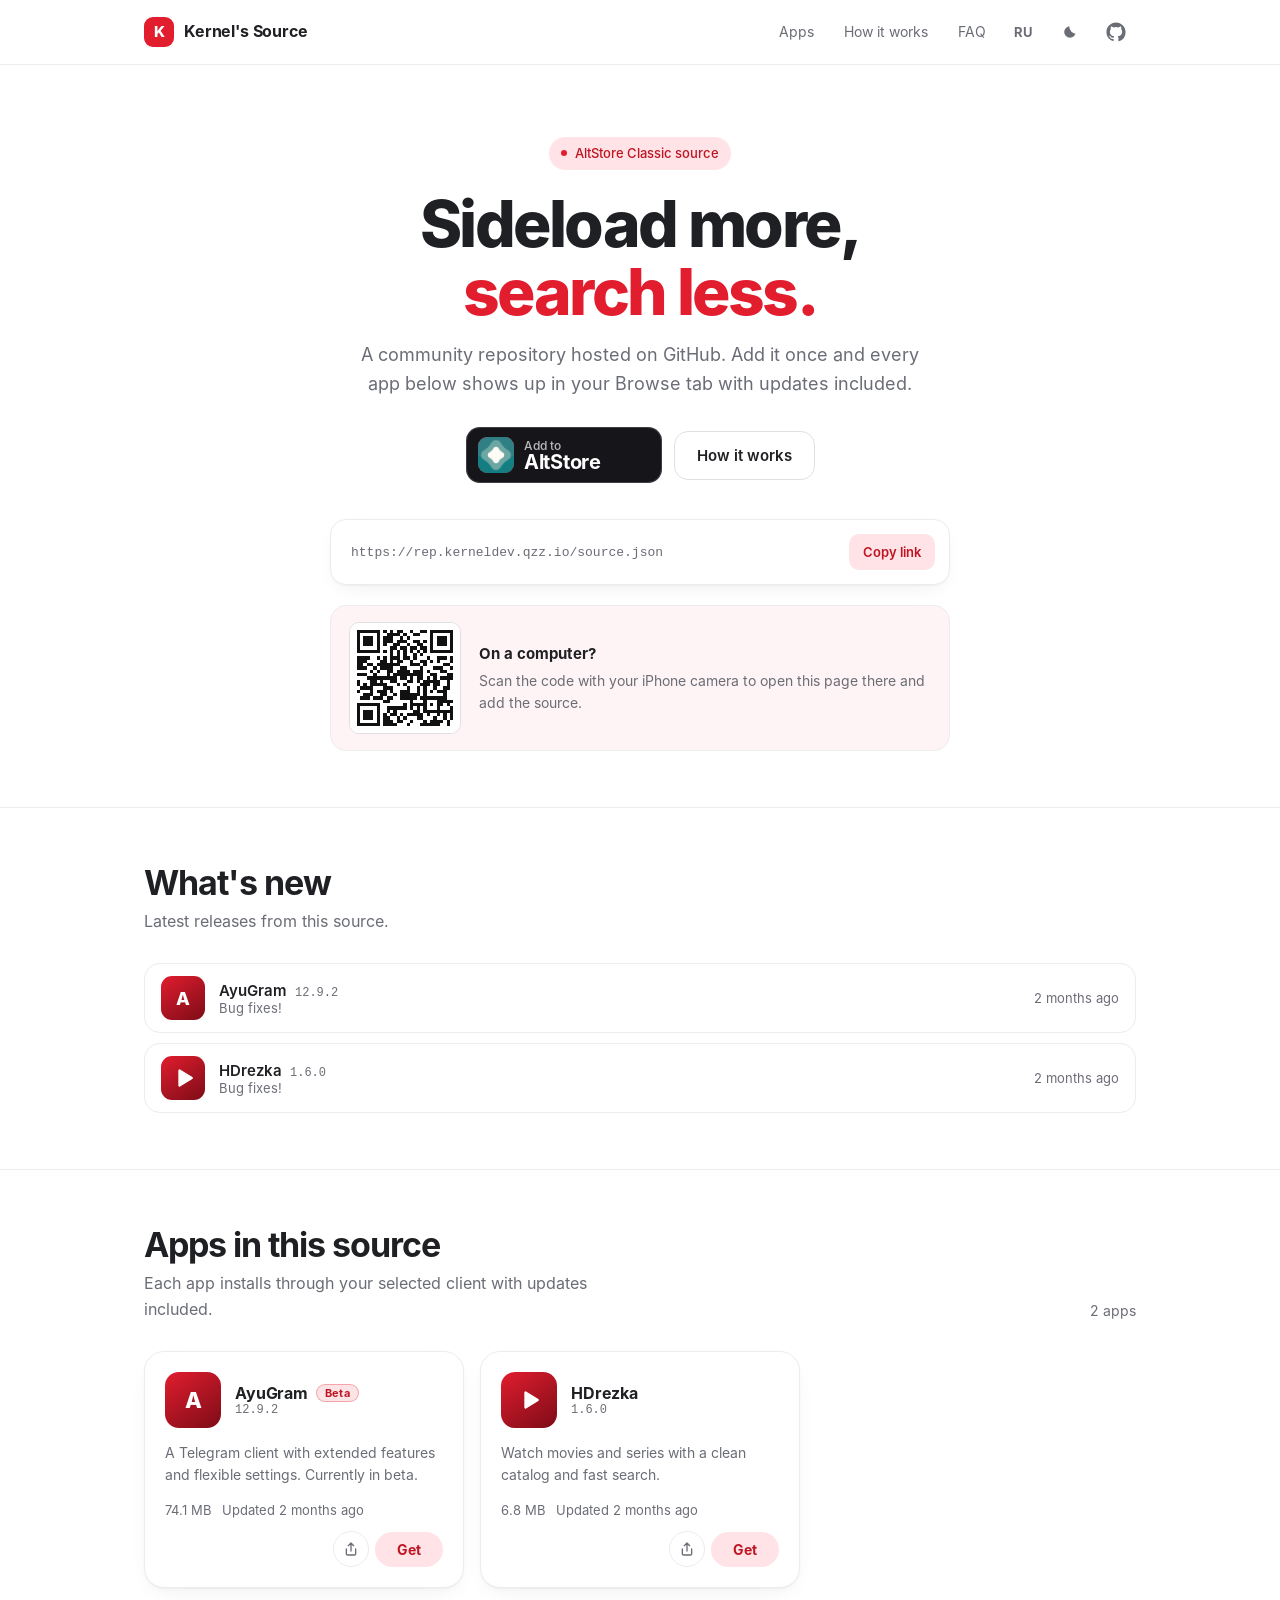
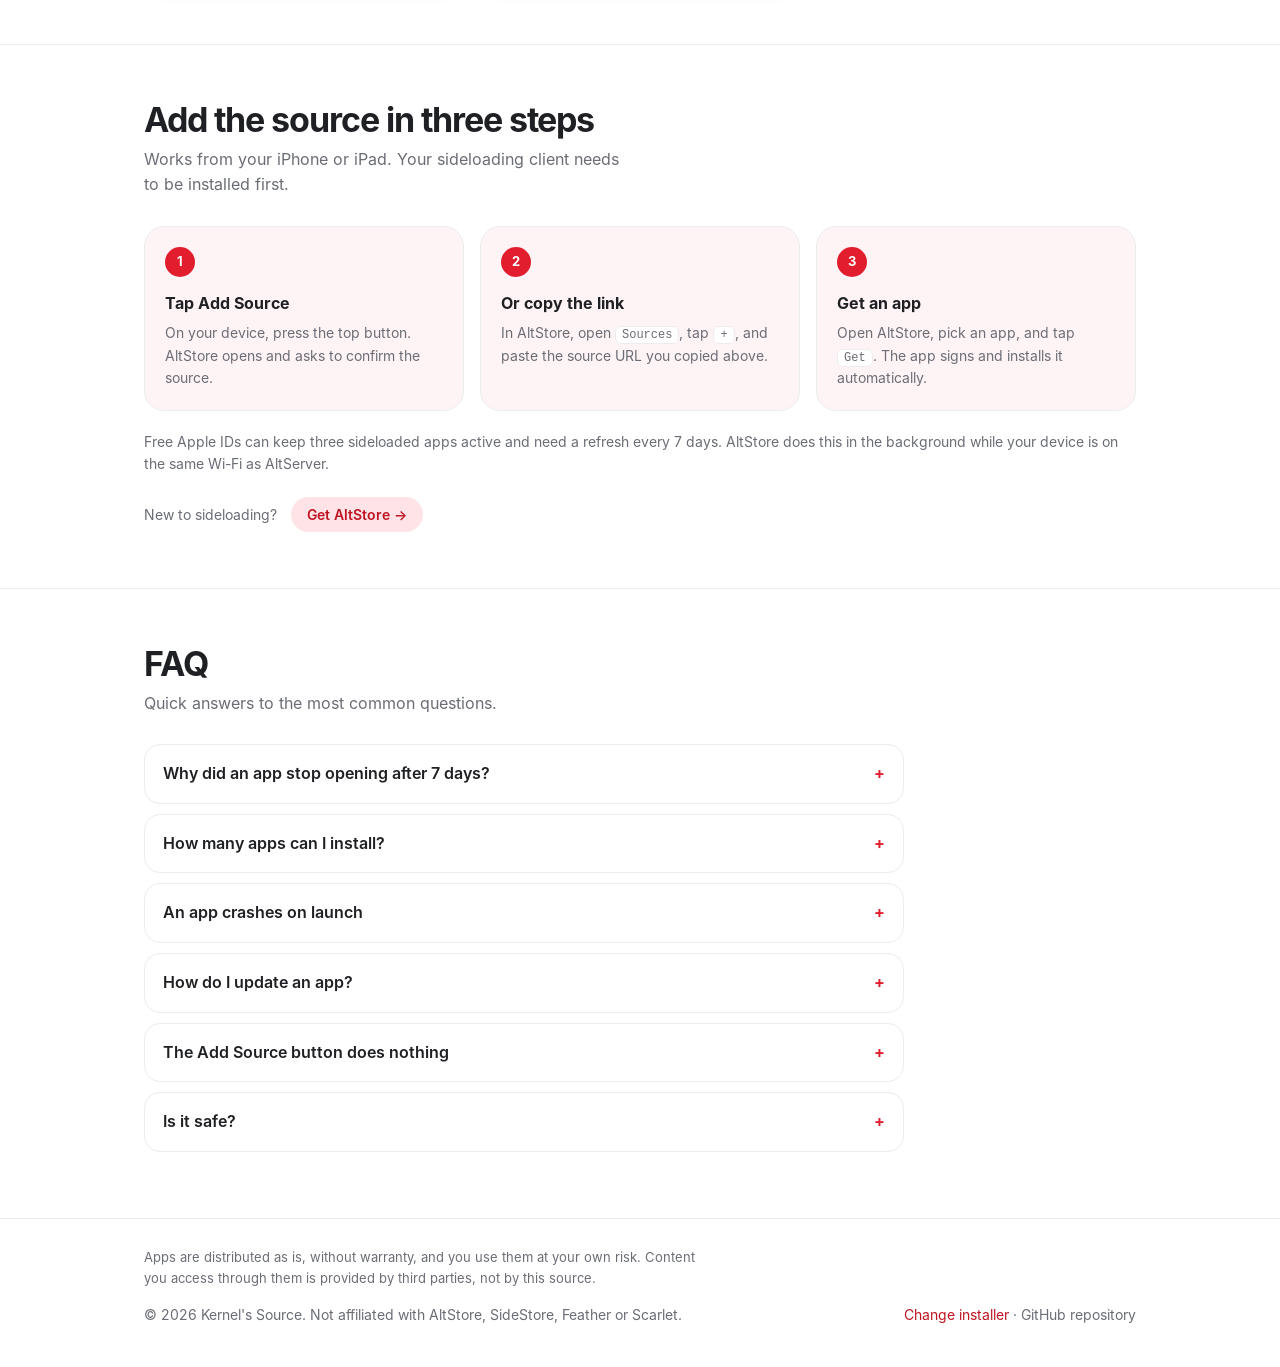
==== commit 157b9e54: "big update" ====
--- a/index.html
+++ b/index.html
@@ -4,31 +4,57 @@
 <meta charset="utf-8">
 <meta name="viewport" content="width=device-width, initial-scale=1, viewport-fit=cover">
 <title>Kernel's Source — AltStore Classic repository</title>
-<meta name="description" content="Community AltStore Classic source with HDRezka and AyuGram.">
+<meta name="description" content="Community AltStore / SideStore source with HDRezka and AyuGram. Источник приложений для AltStore и SideStore.">
 <meta name="theme-color" content="#e11d2e">
+
+<!-- Open Graph / Twitter (Telegram, Discord, iMessage previews) -->
+<meta property="og:type" content="website">
+<meta property="og:site_name" content="Kernel's Source">
+<meta property="og:title" content="Kernel's Source — AltStore / SideStore source">
+<meta property="og:description" content="HDRezka, AyuGram and more. Add the source once, get updates automatically. Источник приложений для AltStore и SideStore.">
+<meta property="og:url" content="https://rep.kerneldev.qzz.io/">
+<meta property="og:image" content="https://rep.kerneldev.qzz.io/assets/og.png">
+<meta property="og:image:width" content="1200">
+<meta property="og:image:height" content="630">
+<meta name="twitter:card" content="summary_large_image">
+<meta name="twitter:title" content="Kernel's Source — AltStore / SideStore source">
+<meta name="twitter:description" content="HDRezka, AyuGram and more. Add the source once, get updates automatically.">
+<meta name="twitter:image" content="https://rep.kerneldev.qzz.io/assets/og.png">
+
 <link rel="icon" href="data:image/svg+xml,%3Csvg xmlns='http://www.w3.org/2000/svg' viewBox='0 0 100 100'%3E%3Crect width='100' height='100' rx='24' fill='%23e11d2e'/%3E%3Ctext x='50' y='68' font-size='56' text-anchor='middle' fill='white' font-family='sans-serif' font-weight='800'%3EK%3C/text%3E%3C/svg%3E">
+<link rel="apple-touch-icon" href="assets/icons/apple-touch-icon.png">
+<link rel="manifest" href="manifest.webmanifest">
+<meta name="apple-mobile-web-app-capable" content="yes">
+<meta name="apple-mobile-web-app-title" content="Kernel's Source">
+<link rel="preload" href="assets/fonts/inter-400.woff" as="font" type="font/woff" crossorigin>
+<link rel="preload" href="assets/fonts/inter-700.woff" as="font" type="font/woff" crossorigin>
 <script src="https://telegram.org/js/telegram-web-app.js"></script>
-<link rel="preconnect" href="https://fonts.googleapis.com">
-<link rel="preconnect" href="https://fonts.gstatic.com" crossorigin>
-<link href="https://fonts.googleapis.com/css2?family=Inter:wght@400;500;600;700;800&family=JetBrains+Mono:wght@400;500&display=swap" rel="stylesheet">
 <style>
+/* Inter, subset to Latin + Cyrillic and served locally (no Google Fonts requests) */
+@font-face{font-family:Inter;font-weight:400;font-style:normal;font-display:swap;src:url(assets/fonts/inter-400.woff) format("woff")}
+@font-face{font-family:Inter;font-weight:500;font-style:normal;font-display:swap;src:url(assets/fonts/inter-500.woff) format("woff")}
+@font-face{font-family:Inter;font-weight:600;font-style:normal;font-display:swap;src:url(assets/fonts/inter-600.woff) format("woff")}
+@font-face{font-family:Inter;font-weight:700;font-style:normal;font-display:swap;src:url(assets/fonts/inter-700.woff) format("woff")}
+@font-face{font-family:Inter;font-weight:800;font-style:normal;font-display:swap;src:url(assets/fonts/inter-800.woff) format("woff")}
+
 :root{
   --bg:#ffffff; --surface:#ffffff; --tint:#fff4f5; --line:#ececee; --line-strong:#e0e0e4;
   --text:#1f2023; --muted:#6b6d76; --red:#e11d2e; --red-dark:#bf1523; --red-soft:#ffe3e6;
   --shadow:0 1px 2px rgba(31,32,35,.04),0 8px 24px -12px rgba(31,32,35,.12);
-  --ring:rgba(225,29,46,.35); color-scheme:light;
+  --ring:rgba(225,29,46,.35); --skel:#f0f0f2; --skel-hi:#fafafb;
+  --mono:ui-monospace,SFMono-Regular,Menlo,Consolas,"Liberation Mono",monospace; color-scheme:light;
 }
 @media (prefers-color-scheme:dark){
   :root:not([data-theme="light"]){
     --bg:#141316; --surface:#1b1a1e; --tint:#241719; --line:#2a292e; --line-strong:#38363d;
     --text:#f3f2f4; --muted:#a2a1aa; --red:#ff3b4d; --red-dark:#ff6b79; --red-soft:#3a1a1e;
-    --shadow:0 1px 2px rgba(0,0,0,.3),0 8px 24px -12px rgba(0,0,0,.5); color-scheme:dark;
+    --shadow:0 1px 2px rgba(0,0,0,.3),0 8px 24px -12px rgba(0,0,0,.5); --skel:#242329; --skel-hi:#2e2d34; color-scheme:dark;
   }
 }
 :root[data-theme="dark"]{
   --bg:#141316; --surface:#1b1a1e; --tint:#241719; --line:#2a292e; --line-strong:#38363d;
   --text:#f3f2f4; --muted:#a2a1aa; --red:#ff3b4d; --red-dark:#ff6b79; --red-soft:#3a1a1e;
-  --shadow:0 1px 2px rgba(0,0,0,.3),0 8px 24px -12px rgba(0,0,0,.5); color-scheme:dark;
+  --shadow:0 1px 2px rgba(0,0,0,.3),0 8px 24px -12px rgba(0,0,0,.5); --skel:#242329; --skel-hi:#2e2d34; color-scheme:dark;
 }
 *{box-sizing:border-box}
 html{scroll-padding-top:72px;scroll-behavior:smooth;-webkit-text-size-adjust:100%}
@@ -36,16 +62,19 @@
 body.lock{overflow:hidden}
 a{color:inherit;text-decoration:none}
 img{max-width:100%}
+button{font-family:inherit;color:inherit}
 :focus-visible{outline:3px solid var(--ring);outline-offset:2px;border-radius:8px}
 .wrap{max-width:1040px;margin:0 auto;padding:0 max(24px,env(safe-area-inset-left,0px)) 0 max(24px,env(safe-area-inset-right,0px))}
 .hidden{display:none!important}
+.sr{position:absolute;width:1px;height:1px;overflow:hidden;clip:rect(0 0 0 0);white-space:nowrap}
 
 /* modal */
 .modal-overlay{position:fixed;inset:0;z-index:1000;background:rgba(0,0,0,.7);backdrop-filter:blur(8px);display:flex;align-items:center;justify-content:center;padding:20px;overflow-y:auto}
 .modal-card{position:relative;background:var(--surface);border:1px solid var(--line);border-radius:24px;padding:32px 24px 24px;max-width:400px;width:100%;max-height:100%;overflow-y:auto;text-align:center;box-shadow:var(--shadow)}
+.modal-card.wide{max-width:660px;text-align:left;padding:28px 24px 24px}
 .modal-card h2{font-size:22px;margin:0 0 8px}
 .modal-card p{font-size:14px;color:var(--muted);margin:0 0 20px}
-.modal-x{position:absolute;top:10px;right:10px;width:34px;height:34px;border-radius:10px;border:0;background:none;color:var(--muted);font-size:22px;line-height:1;cursor:pointer}
+.modal-x{position:absolute;top:10px;right:10px;width:34px;height:34px;border-radius:10px;border:0;background:none;color:var(--muted);font-size:22px;line-height:1;cursor:pointer;z-index:2}
 .modal-x:hover{background:var(--tint);color:var(--text)}
 .client-opt-btn{width:100%;padding:12px 16px;border-radius:14px;font:600 15px Inter,sans-serif;border:1px solid var(--line);background:var(--tint);color:var(--text);cursor:pointer;margin-bottom:10px;display:flex;align-items:center;transition:border-color .15s,background .15s}
 .client-opt-btn:hover{border-color:var(--red);background:var(--red-soft)}
@@ -65,6 +94,7 @@
 .nav-r{display:flex;align-items:center;gap:6px}
 .icon-btn{width:40px;height:40px;border-radius:10px;display:grid;place-items:center;color:var(--muted);border:1px solid transparent;background:none;cursor:pointer}
 .icon-btn:hover{color:var(--text);border-color:var(--line);background:var(--tint)}
+.lang-btn{font:700 13px Inter,sans-serif;letter-spacing:.02em}
 .nav-link{font-size:14px;color:var(--muted);padding:8px 12px;border-radius:10px}
 .nav-link:hover{color:var(--text);background:var(--tint)}
 
@@ -72,17 +102,22 @@
 .hero{padding:72px 24px 56px;text-align:center}
 .pill{display:inline-flex;align-items:center;gap:8px;font-size:13px;font-weight:500;color:var(--red-dark);background:var(--red-soft);padding:6px 12px;border-radius:99px}
 .pill i{width:6px;height:6px;border-radius:50%;background:var(--red)}
-h1{font-size:clamp(34px,6vw,64px);line-height:1.06;letter-spacing:-.04em;font-weight:800;margin:20px auto 16px;max-width:14ch;text-wrap:balance}
+h1{font-size:clamp(34px,6vw,64px);line-height:1.06;letter-spacing:-.04em;font-weight:800;margin:20px auto 16px;max-width:15ch;text-wrap:balance}
 h1 span{color:var(--red)}
-.sub{font-size:clamp(15px,2vw,18px);color:var(--muted);max-width:52ch;margin:0 auto 28px}
+.sub{font-size:clamp(15px,2vw,18px);color:var(--muted);max-width:54ch;margin:0 auto 28px}
 .cta-row{display:flex;gap:12px;justify-content:center;align-items:center;flex-wrap:wrap}
 .btn{display:inline-flex;align-items:center;gap:10px;font:600 15px Inter,sans-serif;padding:14px 22px;border-radius:14px;border:1px solid var(--line-strong);background:var(--surface);color:var(--text);cursor:pointer;transition:background .15s,border-color .15s,transform .15s}
 .btn:hover{background:var(--tint);border-color:var(--red)}
 .btn:active{transform:scale(.98)}
 .src{margin:36px auto 0;max-width:620px;background:var(--surface);border:1px solid var(--line);border-radius:16px;box-shadow:var(--shadow);padding:14px 14px 14px 20px;display:flex;align-items:center;gap:12px;text-align:left}
-.src code{flex:1;min-width:0;font:400 13px "JetBrains Mono",ui-monospace,monospace;color:var(--muted);overflow:hidden;text-overflow:ellipsis;white-space:nowrap}
+.src code{flex:1;min-width:0;font:400 13px var(--mono);color:var(--muted);overflow:hidden;text-overflow:ellipsis;white-space:nowrap}
 .src button{flex:none;font:600 13px Inter,sans-serif;color:var(--red-dark);background:var(--red-soft);border:0;border-radius:10px;padding:10px 14px;cursor:pointer}
 .src button:hover{filter:brightness(.97)}
+.desk{margin:20px auto 0;max-width:620px;display:flex;align-items:center;gap:18px;text-align:left;background:var(--tint);border:1px solid var(--line);border-radius:16px;padding:16px 18px}
+.desk .qr{flex:none;width:112px;height:112px;border-radius:10px;overflow:hidden;background:#fff;border:1px solid var(--line-strong)}
+.desk .qr svg{display:block;width:100%;height:100%}
+.desk h3{margin:0 0 4px;font-size:15px}
+.desk p{margin:0;color:var(--muted);font-size:14px}
 ::view-transition-old(root),::view-transition-new(root){animation:none;mix-blend-mode:normal}
 ::view-transition-old(root){z-index:1}::view-transition-new(root){z-index:2}
 .theme-ic{overflow:visible}
@@ -109,20 +144,81 @@
 h2{font-size:clamp(26px,4vw,34px);letter-spacing:-.03em;line-height:1.1;margin:0 0 8px}
 .sec-head p{margin:0;color:var(--muted);max-width:48ch}
 .count{font-size:14px;color:var(--muted)}
+
+/* what's new */
+.latest{display:grid;gap:10px}
+.lt{display:flex;align-items:center;gap:14px;width:100%;text-align:left;background:var(--surface);border:1px solid var(--line);border-radius:16px;padding:12px 16px;cursor:pointer;transition:border-color .15s}
+.lt:hover{border-color:var(--red)}
+.lt .app-icon{width:44px;height:44px;border-radius:11px;font-size:18px}
+.lt .lt-b{min-width:0;flex:1}
+.lt .lt-t{display:flex;gap:8px;align-items:baseline;flex-wrap:wrap;font-weight:600;font-size:15px}
+.lt .lt-t small{font:400 12px var(--mono);color:var(--muted)}
+.lt .lt-d{font-size:13px;color:var(--muted);overflow:hidden;text-overflow:ellipsis;white-space:nowrap}
+.lt .lt-when{font-size:13px;color:var(--muted);flex:none}
+
+/* toolbar */
+.toolbar{display:flex;gap:12px;flex-wrap:wrap;align-items:center;margin-bottom:20px}
+.search{position:relative;flex:1 1 220px;min-width:0}
+.search input{width:100%;font:500 15px Inter,sans-serif;color:var(--text);background:var(--surface);border:1px solid var(--line-strong);border-radius:14px;padding:12px 16px 12px 42px;outline-offset:2px}
+.search input::placeholder{color:var(--muted)}
+.search svg{position:absolute;left:14px;top:50%;transform:translateY(-50%);width:18px;height:18px;color:var(--muted);pointer-events:none}
+.chips{display:flex;gap:8px;flex-wrap:wrap}
+.chip{font:600 13px Inter,sans-serif;border:1px solid var(--line-strong);background:var(--surface);color:var(--muted);padding:8px 14px;border-radius:99px;cursor:pointer;transition:background .15s,color .15s,border-color .15s}
+.chip:hover{border-color:var(--red);color:var(--text)}
+.chip[aria-pressed="true"]{background:var(--red-soft);border-color:var(--red);color:var(--red-dark)}
+.empty{padding:40px 0;text-align:center;color:var(--muted)}
+.err{display:flex;align-items:center;gap:12px;flex-wrap:wrap;margin-bottom:16px;padding:12px 16px;border-radius:14px;background:var(--red-soft);color:var(--red-dark);font-size:14px}
+.err button{font:700 13px Inter,sans-serif;color:var(--red-dark);background:var(--surface);border:1px solid var(--line-strong);border-radius:10px;padding:6px 12px;cursor:pointer}
+
+/* cards */
 .grid{display:grid;grid-template-columns:repeat(auto-fill,minmax(min(100%,280px),1fr));gap:16px}
 .card{background:var(--surface);border:1px solid var(--line);border-radius:20px;padding:20px;box-shadow:var(--shadow);display:flex;flex-direction:column;gap:14px;transition:border-color .15s}
 .card:hover{border-color:var(--red)}
-.card-top{display:flex;gap:14px;align-items:center}
+.card-top{display:flex;gap:14px;align-items:center;width:100%;text-align:left;background:none;border:0;padding:0;cursor:pointer}
 .app-icon{position:relative;overflow:hidden;width:56px;height:56px;border-radius:14px;flex:none;display:grid;place-items:center;color:#fff;font-weight:800;font-size:22px;background:linear-gradient(145deg,var(--red),#7d0c17)}
 .app-icon img{position:absolute;inset:0;width:100%;height:100%;object-fit:cover}
 .beta{display:inline-block;vertical-align:2px;margin-left:8px;font:700 11px Inter,sans-serif;letter-spacing:.02em;color:var(--red-dark);background:color-mix(in srgb,var(--red) 12%,transparent);border:1px solid color-mix(in srgb,var(--red) 32%,transparent);padding:1px 8px;border-radius:99px}
-.card h3{margin:0;font-size:16px;letter-spacing:-.01em}
-.ver{font:400 12px "JetBrains Mono",monospace;color:var(--muted)}
+.card .h{display:block;font-weight:700;font-size:16px;letter-spacing:-.01em}
+.ver{display:block;font:400 12px var(--mono);color:var(--muted)}
 .card p{margin:0;color:var(--muted);font-size:14px;flex:1}
-.card-foot{display:flex;align-items:center;justify-content:space-between;gap:12px}
-.meta{font-size:13px;color:var(--muted)}
-.get{font:700 14px Inter,sans-serif;color:var(--red-dark);background:var(--red-soft);padding:9px 22px;border-radius:99px;transition:background .15s,color .15s}
+.card-foot{display:flex;align-items:center;justify-content:space-between;gap:10px 12px;flex-wrap:wrap}
+.meta{font-size:13px;color:var(--muted);display:flex;flex-wrap:wrap;gap:2px 10px;min-width:0;flex:1 1 100%}
+.meta span{white-space:nowrap}
+.acts{margin-left:auto}
+.acts{display:flex;align-items:center;gap:6px;flex:none}
+.ico-sm{width:36px;height:36px;border-radius:99px;display:grid;place-items:center;border:1px solid var(--line);background:none;color:var(--muted);cursor:pointer}
+.ico-sm:hover{color:var(--red-dark);border-color:var(--red);background:var(--red-soft)}
+.ico-sm svg{width:16px;height:16px}
+.get{font:700 14px Inter,sans-serif;color:var(--red-dark);background:var(--red-soft);padding:9px 22px;border-radius:99px;transition:background .15s,color .15s;display:inline-block}
 .get:hover{background:var(--red);color:#fff}
+.skel{pointer-events:none}
+.sk{border-radius:10px;background:linear-gradient(90deg,var(--skel) 0%,var(--skel-hi) 50%,var(--skel) 100%);background-size:200% 100%;animation:sk 1.3s ease-in-out infinite}
+@keyframes sk{0%{background-position:200% 0}100%{background-position:-200% 0}}
+
+/* details */
+.d-head{display:flex;gap:16px;align-items:center;margin-bottom:6px;padding-right:30px}
+.d-head .app-icon{width:72px;height:72px;border-radius:18px;font-size:28px}
+.d-head h2{margin:0}
+.d-act{display:flex;gap:10px;align-items:center;flex-wrap:wrap;margin:16px 0 4px}
+.shots{display:flex;gap:10px;overflow-x:auto;scroll-snap-type:x mandatory;padding-bottom:8px;-webkit-overflow-scrolling:touch}
+.shots img{height:300px;width:auto;border-radius:14px;border:1px solid var(--line);scroll-snap-align:start;flex:none;background:var(--tint)}
+.d-sec{margin-top:24px}
+.d-sec h4{margin:0 0 10px;font-size:12px;text-transform:uppercase;letter-spacing:.07em;color:var(--muted)}
+.notes{white-space:pre-wrap;word-break:break-word;font-size:14px;margin:0;color:var(--text)}
+.d-desc{font-size:14px;color:var(--muted);margin:12px 0 0}
+.info{display:grid;grid-template-columns:repeat(auto-fit,minmax(120px,1fr));gap:12px 18px;margin:0}
+.info>div{min-width:0}
+.info dt{font-size:12px;color:var(--muted)}
+.info dd{margin:0;font-size:14px;font-weight:600;word-break:break-all}
+.info .wide{grid-column:1/-1}
+.hash{display:flex;gap:8px;align-items:center}
+.hash code{font:400 12px var(--mono);word-break:break-all;font-weight:400;flex:1}
+.hash button{flex:none;font:700 12px Inter,sans-serif;color:var(--red-dark);background:var(--red-soft);border:0;border-radius:8px;padding:5px 10px;cursor:pointer}
+.hist{list-style:none;margin:0;padding:0;display:grid;gap:6px}
+.hist li{display:flex;gap:10px;align-items:center;justify-content:space-between;flex-wrap:wrap;font-size:13px;color:var(--muted);border:1px solid var(--line);border-radius:12px;padding:8px 12px}
+.hist b{color:var(--text);font:600 13px var(--mono)}
+.hist a{color:var(--red-dark);font-weight:700}
+.hist a:hover{text-decoration:underline}
 
 /* steps */
 .steps{display:grid;grid-template-columns:repeat(auto-fit,minmax(min(100%,220px),1fr));gap:16px;counter-reset:s;list-style:none;padding:0;margin:0}
@@ -130,27 +226,54 @@
 .steps li::before{content:counter(s);display:grid;place-items:center;width:30px;height:30px;border-radius:50%;background:var(--red);color:#fff;font-weight:700;font-size:13px;margin-bottom:14px}
 .steps h3{margin:0 0 6px;font-size:16px}
 .steps p{margin:0;color:var(--muted);font-size:14px}
-.steps code{font:400 12px "JetBrains Mono",monospace;background:var(--surface);border:1px solid var(--line);padding:1px 6px;border-radius:6px}
+.steps code{font:400 12px var(--mono);background:var(--surface);border:1px solid var(--line);padding:1px 6px;border-radius:6px}
 .note{margin-top:20px;font-size:14px;color:var(--muted)}
 
+/* faq */
+.faq{max-width:760px}
+.faq details{border:1px solid var(--line);border-radius:16px;padding:0 18px;background:var(--surface);margin-bottom:10px}
+.faq details[open]{border-color:var(--line-strong)}
+.faq summary{cursor:pointer;padding:16px 0;font-weight:600;list-style:none;display:flex;justify-content:space-between;gap:12px}
+.faq summary::-webkit-details-marker{display:none}
+.faq summary::after{content:"+";color:var(--red);font-weight:700;flex:none}
+.faq details[open] summary::after{content:"\2013"}
+.faq details p{margin:0 0 16px;color:var(--muted);font-size:14px}
+.comm{display:flex;gap:12px;flex-wrap:wrap}
+
 footer{border-top:1px solid var(--line);padding:28px 0 40px;color:var(--muted);font-size:14px}
+.disc{margin:0 0 16px;font-size:13px;max-width:70ch}
 .foot-in{display:flex;justify-content:space-between;gap:16px;flex-wrap:wrap}
 .foot-in a:hover{color:var(--red)}
 .foot-in .chg{color:var(--red-dark)}
 .toast{position:fixed;left:50%;bottom:calc(24px + env(safe-area-inset-bottom,0px));transform:translate(-50%,20px);max-width:calc(100% - 32px);text-align:center;background:var(--text);color:var(--bg);padding:10px 18px;border-radius:12px;font-size:14px;font-weight:500;opacity:0;pointer-events:none;transition:.2s;z-index:2000}
 .toast.on{opacity:1;transform:translate(-50%,0)}
-@media (max-width:560px){.hero{padding:48px 24px 36px}.nav-link{display:none}.src{padding:12px 12px 12px 16px}}
-@media (prefers-reduced-motion:reduce){*{transition:none!important;scroll-behavior:auto!important}}
+@media (max-width:560px){
+  .hero{padding:48px 24px 36px}.nav-link{display:none}.src{padding:12px 12px 12px 16px}
+  .desk{flex-direction:column;text-align:center}
+  .shots img{height:240px}
+  .lt .lt-when{display:none}
+  .modal-card.wide{padding:24px 18px 18px}
+}
+@media (prefers-reduced-motion:reduce){*{transition:none!important;scroll-behavior:auto!important;animation:none!important}}
 </style>
 </head>
 <body>
 
+<!-- installer picker -->
 <div id="onboardingModal" class="modal-overlay hidden" role="dialog" aria-modal="true" aria-labelledby="mTitle">
   <div class="modal-card">
-    <button class="modal-x" type="button" aria-label="Close" onclick="closeModal()">×</button>
-    <h2 id="mTitle">Choose installer</h2>
-    <p>Select your sideloading client so the buttons open the right app.</p>
+    <button class="modal-x" type="button" data-i18n-aria="close" aria-label="Close" onclick="closeModal()">×</button>
+    <h2 id="mTitle" data-i18n="m_title">Choose installer</h2>
+    <p data-i18n="m_p">Select your sideloading client so the buttons open the right app.</p>
     <div id="clientList"></div>
+  </div>
+</div>
+
+<!-- app details -->
+<div id="detailModal" class="modal-overlay hidden" role="dialog" aria-modal="true" aria-labelledby="dTitle">
+  <div class="modal-card wide" id="detailCard">
+    <button class="modal-x" id="detailX" type="button" data-i18n-aria="close" aria-label="Close">×</button>
+    <div id="detailBody"></div>
   </div>
 </div>
 
@@ -161,10 +284,12 @@
       Kernel's Source
     </a>
     <div class="nav-r">
-      <a class="nav-link" href="#apps">Apps</a>
-      <a class="nav-link" href="#how">How it works</a>
+      <a class="nav-link" href="#apps" data-i18n="nav_apps">Apps</a>
+      <a class="nav-link" href="#how" data-i18n="nav_how">How it works</a>
+      <a class="nav-link" href="#faq" data-i18n="nav_faq">FAQ</a>
+      <button class="icon-btn lang-btn" id="langBtn" type="button" onclick="toggleLang()">RU</button>
       <button class="icon-btn" id="themeBtn" type="button" onclick="toggleTheme()"><svg class="theme-ic" width="20" height="20" viewBox="0 0 24 24" fill="none" stroke="currentColor" stroke-width="2" stroke-linecap="round" aria-hidden="true"><mask id="moonMask"><rect x="-4" y="-4" width="32" height="32" fill="#fff"/><circle class="cut" cx="17" cy="8" r="5.5" fill="#000" stroke="none"/></mask><circle class="core" cx="12" cy="12" r="4.5" fill="currentColor" stroke="none" mask="url(#moonMask)"/><g class="rays"><path d="M12 2v2.2M12 19.8V22M4.9 4.9l1.5 1.5M17.6 17.6l1.5 1.5M2 12h2.2M19.8 12H22M4.9 19.1l1.5-1.5M17.6 6.4l1.5-1.5"/></g></svg></button>
-      <a class="icon-btn" href="https://github.com/kkerneldev/repkernel" aria-label="View repository on GitHub" target="_blank" rel="noopener">
+      <a class="icon-btn" href="https://github.com/kkerneldev/repkernel" data-i18n-aria="gh_aria" aria-label="View repository on GitHub" target="_blank" rel="noopener">
         <svg width="20" height="20" viewBox="0 0 24 24" fill="currentColor"><path d="M12 .5C5.65.5.5 5.65.5 12c0 5.08 3.29 9.39 7.86 10.91.58.1.79-.25.79-.56v-2c-3.2.7-3.87-1.37-3.87-1.37-.52-1.33-1.28-1.69-1.28-1.69-1.04-.71.08-.7.08-.7 1.15.08 1.76 1.18 1.76 1.18 1.03 1.76 2.69 1.25 3.35.96.1-.74.4-1.25.73-1.54-2.55-.29-5.24-1.28-5.24-5.69 0-1.26.45-2.28 1.18-3.09-.12-.29-.51-1.46.11-3.05 0 0 .97-.31 3.17 1.18a11 11 0 0 1 5.78 0c2.2-1.49 3.17-1.18 3.17-1.18.62 1.59.23 2.76.11 3.05.74.81 1.18 1.83 1.18 3.09 0 4.42-2.69 5.39-5.25 5.68.41.36.78 1.06.78 2.14v3.17c0 .31.21.67.8.56A11.5 11.5 0 0 0 23.5 12C23.5 5.65 18.35.5 12 .5z"/></svg>
       </a>
     </div>
@@ -174,30 +299,57 @@
 <main id="top">
   <header class="hero wrap">
     <span class="pill"><i></i><span id="pillTxt">AltStore Classic source</span></span>
-    <h1>Sideload more, <span>search less.</span></h1>
-    <p class="sub">A community repository hosted on GitHub. Add it once and every app below shows up in your Browse tab with updates included.</p>
+    <h1 data-i18n-html="h1">Sideload more, <span>search less.</span></h1>
+    <p class="sub" data-i18n="sub">A community repository hosted on GitHub. Add it once and every app below shows up in your Browse tab with updates included.</p>
     <div class="cta-row">
       <a class="badge-link" id="addBtn" href="#" aria-label="Add to Source">
-        <svg id="addSvg" width="196" height="56" viewBox="0 0 196 56" aria-hidden="true"><rect width="196" height="56" rx="14" fill="#16151a"/><rect x=".5" y=".5" width="195" height="55" rx="13.5" fill="none" stroke="#fff" stroke-opacity=".18"/><clipPath id="ic"><rect x="12" y="10" width="36" height="36" rx="9"/></clipPath><rect x="12" y="10" width="36" height="36" rx="9" fill="#e11d2e"/><image id="badgeLogo" x="12" y="10" width="36" height="36" clip-path="url(#ic)" href=""/><text x="58" y="23" fill="#fff" fill-opacity=".7" font-family="Inter,sans-serif" font-size="12" font-weight="500">Add to</text><text x="58" y="42" fill="#fff" font-family="Inter,sans-serif" font-size="20" font-weight="700" letter-spacing="-.3" id="badgeText">AltStore</text></svg>
+        <svg id="addSvg" width="196" height="56" viewBox="0 0 196 56" aria-hidden="true"><rect width="196" height="56" rx="14" fill="#16151a"/><rect x=".5" y=".5" width="195" height="55" rx="13.5" fill="none" stroke="#fff" stroke-opacity=".18"/><clipPath id="ic"><rect x="12" y="10" width="36" height="36" rx="9"/></clipPath><rect x="12" y="10" width="36" height="36" rx="9" fill="#e11d2e"/><image id="badgeLogo" x="12" y="10" width="36" height="36" clip-path="url(#ic)" href=""/><text id="badgeAdd" x="58" y="23" fill="#fff" fill-opacity=".7" font-family="Inter,sans-serif" font-size="12" font-weight="500">Add to</text><text x="58" y="42" fill="#fff" font-family="Inter,sans-serif" font-size="20" font-weight="700" letter-spacing="-.3" id="badgeText">AltStore</text></svg>
       </a>
-      <a class="btn" href="#how">How it works</a>
+      <a class="btn" href="#how" data-i18n="btn_how">How it works</a>
     </div>
     <div class="src">
       <code id="srcUrl"></code>
-      <button type="button" id="copyBtn">Copy link</button>
+      <button type="button" id="copyBtn" data-i18n="copy">Copy link</button>
+    </div>
+    <div class="desk hidden" id="desk">
+      <div class="qr" id="qr" role="img" data-i18n-aria="qr_aria" aria-label="QR code with a link to this page"></div>
+      <div>
+        <h3 data-i18n="desk_h">On a computer?</h3>
+        <p data-i18n="desk_p">Scan the code with your iPhone camera to open this page there and add the source.</p>
+      </div>
     </div>
   </header>
+
+  <section id="latest" class="hidden">
+    <div class="wrap">
+      <div class="sec-head">
+        <div>
+          <h2 data-i18n="latest_h">What's new</h2>
+          <p data-i18n="latest_p">Latest releases from this source.</p>
+        </div>
+      </div>
+      <div class="latest" id="latestList"></div>
+    </div>
+  </section>
 
   <section id="apps">
     <div class="wrap">
       <div class="sec-head">
         <div>
-          <h2>Apps in this source</h2>
-          <p>Each app installs through your selected client with updates included.</p>
+          <h2 data-i18n="apps_h">Apps in this source</h2>
+          <p data-i18n="apps_p">Each app installs through your selected client with updates included.</p>
         </div>
         <span class="count" id="count"></span>
       </div>
-      <div class="grid" id="grid"></div>
+      <div class="err hidden" id="errBar" role="alert"><span data-i18n="err">Couldn't refresh the app list. Showing saved data.</span><button type="button" id="retryBtn" data-i18n="retry">Retry</button></div>
+      <div class="toolbar hidden" id="toolbar">
+        <label class="search"><span class="sr" data-i18n="search_ph">Search apps</span>
+          <svg viewBox="0 0 24 24" fill="none" stroke="currentColor" stroke-width="2" stroke-linecap="round" aria-hidden="true"><circle cx="11" cy="11" r="7"/><path d="M20 20l-3.5-3.5"/></svg>
+          <input id="q" type="search" autocomplete="off" data-i18n-ph="search_ph" placeholder="Search apps">
+        </label>
+        <div class="chips" id="chips"></div>
+      </div>
+      <div class="grid" id="grid" aria-live="polite"></div>
     </div>
   </section>
 
@@ -205,68 +357,431 @@
     <div class="wrap">
       <div class="sec-head">
         <div>
-          <h2>Add the source in three steps</h2>
-          <p>Works from your iPhone or iPad. Your sideloading client needs to be installed first.</p>
+          <h2 data-i18n="how_h">Add the source in three steps</h2>
+          <p data-i18n="how_p">Works from your iPhone or iPad. Your sideloading client needs to be installed first.</p>
         </div>
       </div>
       <ol class="steps">
-        <li><h3>Tap Add Source</h3><p id="st1">On your device, press the top button. Your installer opens and asks to confirm the source.</p></li>
-        <li><h3>Or copy the link</h3><p id="st2">In your app, open <code>Sources</code>, tap <code>+</code>, and paste the source URL you copied above.</p></li>
-        <li><h3>Get an app</h3><p id="st3">Open the Browse tab, pick an app, and tap <code>Get</code>. The app signs and installs it automatically.</p></li>
+        <li><h3 data-i18n="s1h">Tap Add Source</h3><p id="st1"></p></li>
+        <li><h3 data-i18n="s2h">Or copy the link</h3><p id="st2"></p></li>
+        <li><h3 data-i18n="s3h">Get an app</h3><p id="st3"></p></li>
       </ol>
-      <p class="note" id="note">Free Apple IDs can keep three sideloaded apps active and need a refresh every 7 days. AltStore does this in the background while your device is on the same Wi-Fi as AltServer.</p>
-      <div class="get-altstore" id="getInst"><span>New to sideloading?</span><a id="instLink" class="inst-txt" href="https://altstore.io" target="_blank" rel="noopener"></a></div>
+      <p class="note" id="note"></p>
+      <div class="get-altstore" id="getInst"><span data-i18n="newbie">New to sideloading?</span><a id="instLink" class="inst-txt" href="https://altstore.io" target="_blank" rel="noopener"></a></div>
+    </div>
+  </section>
+
+  <section id="faq">
+    <div class="wrap">
+      <div class="sec-head">
+        <div>
+          <h2 data-i18n="faq_h">FAQ</h2>
+          <p data-i18n="faq_p">Quick answers to the most common questions.</p>
+        </div>
+      </div>
+      <div class="faq">
+        <details><summary data-i18n="q1">Why did an app stop opening after 7 days?</summary><p data-i18n="a1"></p></details>
+        <details><summary data-i18n="q2">How many apps can I install?</summary><p data-i18n="a2"></p></details>
+        <details><summary data-i18n="q3">An app crashes on launch</summary><p data-i18n="a3"></p></details>
+        <details><summary data-i18n="q4">How do I update an app?</summary><p data-i18n="a4"></p></details>
+        <details><summary data-i18n="q5">The Add Source button does nothing</summary><p data-i18n="a5"></p></details>
+        <details><summary data-i18n="q6">Is it safe?</summary><p data-i18n="a6"></p></details>
+      </div>
+    </div>
+  </section>
+
+  <section id="community" class="hidden">
+    <div class="wrap">
+      <div class="sec-head">
+        <div>
+          <h2 data-i18n="comm_h">Community</h2>
+          <p data-i18n="comm_p">Questions, bug reports and requests for new apps.</p>
+        </div>
+      </div>
+      <div class="comm">
+        <a class="btn hidden" id="tgLink" href="#" target="_blank" rel="noopener" data-i18n="comm_tg">Telegram channel</a>
+        <a class="btn hidden" id="donLink" href="#" target="_blank" rel="noopener" data-i18n="comm_don">Support the author</a>
+      </div>
     </div>
   </section>
 </main>
 
 <footer>
-  <div class="wrap foot-in">
-    <span>© <span id="yr"></span> Kernel's Source. Not affiliated with AltStore, SideStore, Feather or Scarlet.</span>
-    <span><a class="chg" href="#" onclick="openModal(); return false;">Change installer</a> · <a href="https://github.com/kkerneldev/repkernel" target="_blank" rel="noopener">GitHub repository</a></span>
+  <div class="wrap">
+    <p class="disc" data-i18n="disc"></p>
+    <div class="foot-in">
+      <span id="copyright"></span>
+      <span><a class="chg" href="#" onclick="openModal(); return false;" data-i18n="change">Change installer</a> · <a href="https://github.com/kkerneldev/repkernel" target="_blank" rel="noopener" data-i18n="gh">GitHub repository</a></span>
+    </div>
   </div>
 </footer>
 <div class="toast" id="toast" role="status" aria-live="polite"></div>
 
+<script src="assets/qr.js"></script>
 <script>
-const SOURCE_URL = "https://rep.kerneldev.qzz.io/source.json";
+/* ---------- config ---------- */
+const SOURCE_URL   = "https://rep.kerneldev.qzz.io/source.json";
+const CANON_URL    = "https://rep.kerneldev.qzz.io/";
+const GITHUB_REPO  = "kkerneldev/repkernel";   // used for the download counter
+const TELEGRAM_URL = "";                        // e.g. "https://t.me/yourchannel"  (empty = hidden)
+const DONATE_URL   = "";                        // e.g. a Boosty / Ko-fi / BuyMeACoffee link (empty = hidden)
+const SEARCH_MIN   = 4;                         // search + category filters appear once the source has this many apps
+
+/* fallback list (used if source.json can't be loaded) */
 let APPS = [
-  { name:"HDRezka", version:"1.6.0", size:"7.2 MB", icon:"https://i.imgur.com/ZhtHgcj.png", play:true, desc:"Watch movies and series with a clean catalog and fast search.", ipa:"https://github.com/kkerneldev/repkernel/releases/download/pre-release/hdrezka.ipa" },
-  { name:"AyuGram", beta:true, version:"12.9.2", size:"77.7 MB", icon:"https://i.imgur.com/mSWKz6H.png", desc:"A Telegram client with extended features and flexible settings. Currently in beta.", ipa:"https://github.com/kkerneldev/repkernel/releases/download/pre-release/AyuGram.ipa" }
+  { id:"me.keet.HDRezka", name:"HDRezka", version:"1.6.0", sizeBytes:7549747, icon:"https://i.imgur.com/ZhtHgcj.png", play:true, category:"video", ipa:"https://github.com/kkerneldev/repkernel/releases/download/pre-release/hdrezka.ipa", versions:[] },
+  { id:"org.ayugram.app", name:"AyuGram", beta:true, version:"12.9.2", sizeBytes:81473126, icon:"https://i.imgur.com/mSWKz6H.png", category:"messengers", ipa:"https://github.com/kkerneldev/repkernel/releases/download/pre-release/AyuGram.ipa", versions:[] }
 ];
-
-const ASSETS = {
-  logo: { altstore:"assets/logos/AltStore-logo.png", sidestore:"assets/logos/sidestore-logo.png", feather:"assets/logos/feather-logo.png", scarlet:"assets/logos/scarlet-logo.png" }
+const CATS = { "me.keet.HDRezka":"video", "org.ayugram.app":"messengers" };
+const DESC = {
+  "me.keet.HDRezka": { en:"Watch movies and series with a clean catalog and fast search.", ru:"Смотрите фильмы и сериалы: удобный каталог и быстрый поиск." },
+  "org.ayugram.app": { en:"A Telegram client with extended features and flexible settings. Currently in beta.", ru:"Клиент Telegram с расширенными функциями и гибкими настройками. Сейчас в бете." }
 };
+
+/* ---------- i18n ---------- */
+const I18N = {
+en:{
+  doc_title:"Kernel's Source — AltStore Classic repository",
+  close:"Close", gh_aria:"View repository on GitHub", qr_aria:"QR code with a link to this page",
+  nav_apps:"Apps", nav_how:"How it works", nav_faq:"FAQ",
+  theme_light:"Switch to light theme", theme_dark:"Switch to dark theme", lang_aria:"Switch language",
+  pill_altstore:"AltStore Classic source", pill_sidestore:"SideStore source", pill_feather:"Feather source", pill_scarlet:"Scarlet source", pill_direct:"Direct .ipa downloads",
+  h1:"Sideload more, <span>search less.</span>",
+  sub:"A community repository hosted on GitHub. Add it once and every app below shows up in your Browse tab with updates included.",
+  add_to:"Add to", add_aria:"Add source to {nm}",
+  btn_how:"How it works", copy:"Copy link", copied:"Link copied", copy_manual:"Select the link and copy it manually",
+  desk_h:"On a computer?", desk_p:"Scan the code with your iPhone camera to open this page there and add the source.",
+  latest_h:"What's new", latest_p:"Latest releases from this source.",
+  apps_h:"Apps in this source", apps_p:"Each app installs through your selected client with updates included.",
+  search_ph:"Search apps", cat_all:"All", cat_video:"Video", cat_messengers:"Messengers", cat_tools:"Tools", cat_other:"Other",
+  empty:"Nothing found", err:"Couldn't refresh the app list. Showing saved data.", retry:"Retry",
+  get:"Get", get_aria:"Get {nm}", details:"Details", share:"Share", updated:"Updated {d}", dl_title:"Downloads",
+  d_notes:"What's new", d_noNotes:"No release notes provided.", d_shots:"Screenshots", d_info:"Information",
+  d_size:"Size", d_min:"Requires", d_min_v:"iOS {v}+", d_upd:"Updated", d_dl:"Downloads", d_bundle:"Bundle ID", d_sha:"SHA-256", d_hist:"Version history", d_ipa:"IPA", copy_sm:"Copy", copied_sm:"Copied",
+  m_title:"Choose installer", m_p:"Select your sideloading client so the buttons open the right app.", direct:"Direct links / TrollStore",
+  how_h:"Add the source in three steps", how_p:"Works from your iPhone or iPad. Your sideloading client needs to be installed first.",
+  s1h:"Tap Add Source", s2h:"Or copy the link", s3h:"Get an app",
+  st1:"On your device, press the top button. {nm} opens and asks to confirm the source.",
+  st1d:"Pick an app below and tap Get to download its .ipa file.",
+  st2:"In {nm}, open <code>Sources</code>, tap <code>+</code>, and paste the source URL you copied above.",
+  st2d:"Or add the source manually: copy the URL above and paste it into your installer’s <code>Sources</code>.",
+  st3:"Open {nm}, pick an app, and tap <code>Get</code>. The app signs and installs it automatically.",
+  st3d:"Install the .ipa with TrollStore or your preferred signing tool.",
+  note_alt:"Free Apple IDs can keep three sideloaded apps active and need a refresh every 7 days. AltStore does this in the background while your device is on the same Wi-Fi as AltServer.",
+  note_oth:"Free Apple IDs can keep three sideloaded apps active and need a refresh every 7 days. Keep {nm} installed so it can refresh your apps.",
+  note_dir:"Apps installed with TrollStore don’t expire. With a signing tool, free Apple IDs need a refresh every 7 days.",
+  newbie:"New to sideloading?", get_inst:"Get {nm} →",
+  faq_h:"FAQ", faq_p:"Quick answers to the most common questions.",
+  q1:"Why did an app stop opening after 7 days?", a1:"Apps signed with a free Apple ID expire after 7 days. Open your installer, go to My Apps and refresh them. AltStore can do this automatically in the background while your device is on the same Wi-Fi as AltServer.",
+  q2:"How many apps can I install?", a2:"A free Apple ID allows up to three active sideloaded apps at a time. This is an Apple limit, not a limit of this source.",
+  q3:"An app crashes on launch", a3:"Update to the latest version from this source, then delete the app and install it again. If it still crashes, check that your iOS version meets the requirement shown in the app details.",
+  q4:"How do I update an app?", a4:"When a new version is published here, your installer shows an update on its own. Open My Apps and tap Update.",
+  q5:"The Add Source button does nothing", a5:"Custom links only work on an iPhone or iPad that has your installer, and some in-app browsers (including Telegram) block them. Copy the source link and add it manually in Sources.",
+  q6:"Is it safe?", a6:"Apps here are community builds shared as is. When a SHA-256 checksum is published, it is shown in the app details so you can verify your download.",
+  comm_h:"Community", comm_p:"Questions, bug reports and requests for new apps.", comm_tg:"Telegram channel", comm_don:"Support the author",
+  disc:"Apps are distributed as is, without warranty, and you use them at your own risk. Content you access through them is provided by third parties, not by this source.",
+  copyright:"© {y} Kernel's Source. Not affiliated with AltStore, SideStore, Feather or Scarlet.", change:"Change installer", gh:"GitHub repository",
+  opening:"Opening in your browser…", manual:"Copy the source link and add it manually.", nothing:"Nothing opened? Copy the source link and add it manually.",
+  one_app:"{n} app", n_apps:"{n} apps"
+},
+ru:{
+  doc_title:"Kernel's Source — репозиторий для AltStore Classic",
+  close:"Закрыть", gh_aria:"Репозиторий на GitHub", qr_aria:"QR-код со ссылкой на эту страницу",
+  nav_apps:"Приложения", nav_how:"Как это работает", nav_faq:"Вопросы",
+  theme_light:"Включить светлую тему", theme_dark:"Включить тёмную тему", lang_aria:"Сменить язык",
+  pill_altstore:"Источник для AltStore Classic", pill_sidestore:"Источник для SideStore", pill_feather:"Источник для Feather", pill_scarlet:"Источник для Scarlet", pill_direct:"Прямые загрузки .ipa",
+  h1:"Ставьте больше, <span>ищите меньше.</span>",
+  sub:"Сообщество-репозиторий на GitHub. Добавьте источник один раз, и все приложения ниже появятся во вкладке Browse вместе с обновлениями.",
+  add_to:"Добавить в", add_aria:"Добавить источник в {nm}",
+  btn_how:"Как это работает", copy:"Скопировать ссылку", copied:"Ссылка скопирована", copy_manual:"Выделите ссылку и скопируйте вручную",
+  desk_h:"Открыли с компьютера?", desk_p:"Отсканируйте код камерой iPhone, чтобы открыть эту страницу на телефоне и добавить источник.",
+  latest_h:"Что нового", latest_p:"Свежие релизы из этого источника.",
+  apps_h:"Приложения в источнике", apps_p:"Каждое приложение ставится через выбранный вами установщик, обновления включены.",
+  search_ph:"Поиск приложений", cat_all:"Все", cat_video:"Видео", cat_messengers:"Мессенджеры", cat_tools:"Инструменты", cat_other:"Другое",
+  empty:"Ничего не найдено", err:"Не удалось обновить список приложений. Показаны сохранённые данные.", retry:"Повторить",
+  get:"Установить", get_aria:"Установить {nm}", details:"Подробнее", share:"Поделиться", updated:"Обновлено {d}", dl_title:"Загрузки",
+  d_notes:"Что нового", d_noNotes:"Описание изменений не указано.", d_shots:"Скриншоты", d_info:"Информация",
+  d_size:"Размер", d_min:"Требуется", d_min_v:"iOS {v}+", d_upd:"Обновлено", d_dl:"Загрузки", d_bundle:"Bundle ID", d_sha:"SHA-256", d_hist:"История версий", d_ipa:"IPA", copy_sm:"Копировать", copied_sm:"Скопировано",
+  m_title:"Выберите установщик", m_p:"Выберите ваш клиент для sideload, и кнопки будут открывать нужное приложение.", direct:"Прямые ссылки / TrollStore",
+  how_h:"Добавьте источник за три шага", how_p:"Работает с iPhone и iPad. Сначала нужно установить ваш клиент для sideload.",
+  s1h:"Нажмите «Добавить»", s2h:"Или скопируйте ссылку", s3h:"Установите приложение",
+  st1:"На устройстве нажмите верхнюю кнопку. Откроется {nm} и попросит подтвердить источник.",
+  st1d:"Выберите приложение ниже и нажмите «Установить», чтобы скачать .ipa.",
+  st2:"В {nm} откройте <code>Sources</code>, нажмите <code>+</code> и вставьте ссылку на источник, которую вы скопировали выше.",
+  st2d:"Или добавьте источник вручную: скопируйте ссылку выше и вставьте её в <code>Sources</code> вашего установщика.",
+  st3:"Откройте {nm}, выберите приложение и нажмите <code>Get</code>. Приложение подпишется и установится автоматически.",
+  st3d:"Установите .ipa через TrollStore или любой удобный вам инструмент для подписи.",
+  note_alt:"С бесплатным Apple ID можно держать активными три приложения, а продлевать их нужно каждые 7 дней. AltStore делает это в фоне, пока устройство в одной Wi-Fi сети с AltServer.",
+  note_oth:"С бесплатным Apple ID можно держать активными три приложения, а продлевать их нужно каждые 7 дней. Не удаляйте {nm}: он продлевает ваши приложения.",
+  note_dir:"Приложения, установленные через TrollStore, не истекают. При подписи другим способом бесплатный Apple ID нужно продлевать каждые 7 дней.",
+  newbie:"Только знакомитесь с sideload?", get_inst:"Скачать {nm} →",
+  faq_h:"Частые вопросы", faq_p:"Короткие ответы на самые популярные вопросы.",
+  q1:"Почему приложение перестало открываться через 7 дней?", a1:"Приложения, подписанные бесплатным Apple ID, истекают через 7 дней. Откройте установщик, перейдите в My Apps и продлите их. AltStore умеет делать это сам в фоне, пока устройство в одной Wi-Fi сети с AltServer.",
+  q2:"Сколько приложений можно установить?", a2:"Бесплатный Apple ID позволяет держать активными до трёх приложений одновременно. Это ограничение Apple, а не этого источника.",
+  q3:"Приложение вылетает при запуске", a3:"Обновитесь до последней версии из этого источника, затем удалите приложение и установите заново. Если вылеты остались, проверьте, что ваша версия iOS подходит под требование в карточке приложения.",
+  q4:"Как обновить приложение?", a4:"Когда здесь выходит новая версия, установщик сам покажет обновление. Откройте My Apps и нажмите Update.",
+  q5:"Кнопка «Добавить» ничего не делает", a5:"Такие ссылки работают только на iPhone или iPad с установленным клиентом, а некоторые встроенные браузеры (в том числе Telegram) их блокируют. Скопируйте ссылку на источник и добавьте её вручную в Sources.",
+  q6:"Это безопасно?", a6:"Приложения здесь — сборки сообщества, они распространяются как есть. Если для файла опубликована контрольная сумма SHA-256, она показана в карточке приложения, и вы можете проверить свою загрузку.",
+  comm_h:"Сообщество", comm_p:"Вопросы, сообщения об ошибках и пожелания по новым приложениям.", comm_tg:"Telegram-канал", comm_don:"Поддержать автора",
+  disc:"Приложения распространяются как есть, без гарантий, и вы используете их на свой риск. Контент, к которому вы получаете доступ через них, предоставляют третьи лица, а не этот источник.",
+  copyright:"© {y} Kernel's Source. Не связан с AltStore, SideStore, Feather и Scarlet.", change:"Сменить установщик", gh:"Репозиторий на GitHub",
+  opening:"Открываю в браузере…", manual:"Скопируйте ссылку на источник и добавьте вручную.", nothing:"Ничего не открылось? Скопируйте ссылку на источник и добавьте вручную.",
+  one_app:"{n} приложение", n_apps:"{n} приложений"
+}};
+const LANGS = ["en","ru"];
+let lang = null;
+function pickLang(){
+  const saved = store.get("lang");
+  if (LANGS.includes(saved)) return saved;
+  return /^ru\b/i.test(navigator.language || "") ? "ru" : "en";
+}
+function t(k, v){
+  let s = (I18N[lang] && I18N[lang][k]) ?? I18N.en[k] ?? k;
+  if (v) for (const x in v) s = s.split("{" + x + "}").join(v[x]);
+  return s;
+}
+function countText(n){
+  if (lang === "ru"){
+    const m10 = n % 10, m100 = n % 100;
+    const w = (m10 === 1 && m100 !== 11) ? "приложение" : (m10 >= 2 && m10 <= 4 && (m100 < 10 || m100 >= 20)) ? "приложения" : "приложений";
+    return n + " " + w;
+  }
+  return n + (n === 1 ? " app" : " apps");
+}
+
+/* ---------- helpers ---------- */
 const enc = encodeURIComponent;
-const CLIENTS = {
-  altstore:  { name:"AltStore", site:"https://altstore.io", pill:"AltStore Classic source",  add:u => "altstore://source?url=" + enc(u),   get:(u,ipa) => "altstore://install?url=" + enc(ipa) },
-  sidestore: { name:"SideStore", site:"https://sidestore.io", pill:"SideStore source", add:u => "sidestore://source?url=" + enc(u),  get:(u,ipa) => "sidestore://install?url=" + enc(ipa) },
-  feather:   { name:"Feather", site:"https://github.com/khcrysalis/Feather", pill:"Feather source",   add:u => "feather://source/" + u,            get:null },
-  scarlet:   { name:"Scarlet", site:"https://usescarlet.com", pill:"Scarlet source",   add:u => "scarlet://add-source?url=" + enc(u), get:null },
-  direct:    { name:"Direct links / TrollStore", pill:"Direct .ipa downloads", add:null, get:null }
-};
-const DL = '<svg viewBox="0 0 24 24" fill="none" stroke="currentColor" stroke-width="2" stroke-linecap="round" stroke-linejoin="round" aria-hidden="true"><path d="M12 3v12m0 0l-4-4m4 4l4-4M5 20h14"/></svg>';
-const esc = s => String(s).replace(/[&<>"']/g, c => ({"&":"&amp;","<":"&lt;",">":"&gt;",'"':"&quot;","'":"&#39;"}[c]));
+const esc = s => String(s ?? "").replace(/[&<>"']/g, c => ({"&":"&amp;","<":"&lt;",">":"&gt;",'"':"&quot;","'":"&#39;"}[c]));
 const $ = id => document.getElementById(id);
-
+const safeUrl = u => /^https?:\/\//i.test(u || "") ? u : "";
 const store = {
   get(k){ try { return localStorage.getItem(k); } catch(e){ return null; } },
   set(k,v){ try { localStorage.setItem(k,v); } catch(e){} },
   del(k){ try { localStorage.removeItem(k); } catch(e){} }
 };
+function fmtSize(b){ return b > 0 ? (b / 1048576).toFixed(1) + " MB" : ""; }
+function fmtNum(n){ try { return new Intl.NumberFormat(lang, { notation:"compact", maximumFractionDigits:1 }).format(n); } catch(e){ return String(n); } }
+function ago(iso){
+  if (!iso) return "";
+  const d = new Date(iso); if (isNaN(d)) return "";
+  const s = (d - Date.now()) / 1000, a = Math.abs(s);
+  const steps = [[60,"second",1],[3600,"minute",60],[86400,"hour",3600],[604800,"day",86400],[2629800,"week",604800],[31557600,"month",2629800],[Infinity,"year",31557600]];
+  try {
+    const rtf = new Intl.RelativeTimeFormat(lang, { numeric:"auto" });
+    for (const [lim, unit, div] of steps) if (a < lim) return rtf.format(Math.round(s / div), unit);
+  } catch(e){}
+  return d.toLocaleDateString(lang);
+}
+function fullDate(iso){ const d = new Date(iso); return isNaN(d) ? "" : d.toLocaleDateString(lang, { year:"numeric", month:"long", day:"numeric" }); }
+function appDesc(a){ return (DESC[a.id] && (DESC[a.id][lang] || DESC[a.id].en)) || a.desc || ""; }
+function firstLine(s){ return String(s || "").split(/\r?\n/).map(x => x.trim()).find(Boolean) || ""; }
 
 const tg = window.Telegram && window.Telegram.WebApp && window.Telegram.WebApp.initData ? window.Telegram.WebApp : null;
 if (tg) { try { tg.ready(); tg.expand(); } catch(e){} }
 
-/* theme */
+const PAGE_URL = /^https?:$/.test(location.protocol) ? location.origin + location.pathname : CANON_URL;
+
+/* ---------- clients ---------- */
+const ASSETS = {
+  logo: { altstore:"assets/logos/AltStore-logo.png", sidestore:"assets/logos/sidestore-logo.png", feather:"assets/logos/feather-logo.png", scarlet:"assets/logos/scarlet-logo.png" }
+};
+const CLIENTS = {
+  altstore:  { name:"AltStore",  site:"https://altstore.io",   add:u => "altstore://source?url=" + enc(u),   get:(u,ipa) => "altstore://install?url=" + enc(ipa) },
+  sidestore: { name:"SideStore", site:"https://sidestore.io",  add:u => "sidestore://source?url=" + enc(u),  get:(u,ipa) => "sidestore://install?url=" + enc(ipa) },
+  feather:   { name:"Feather",   site:"https://github.com/khcrysalis/Feather", add:u => "feather://source/" + u, get:null },
+  scarlet:   { name:"Scarlet",   site:"https://usescarlet.com", add:u => "scarlet://add-source?url=" + enc(u), get:null },
+  direct:    { name:"Direct", add:null, get:null }
+};
+const DL = '<svg viewBox="0 0 24 24" fill="none" stroke="currentColor" stroke-width="2" stroke-linecap="round" stroke-linejoin="round" aria-hidden="true"><path d="M12 3v12m0 0l-4-4m4 4l4-4M5 20h14"/></svg>';
+const ICON_SHARE = '<svg viewBox="0 0 24 24" fill="none" stroke="currentColor" stroke-width="2" stroke-linecap="round" stroke-linejoin="round" aria-hidden="true"><path d="M12 15V3m0 0L8 7m4-4l4 4M5 12v7a2 2 0 0 0 2 2h10a2 2 0 0 0 2-2v-7"/></svg>';
+const ICON_PLAY = '<svg width="28" height="28" viewBox="0 0 24 24" fill="currentColor"><path d="M8 5.5v13a1 1 0 0 0 1.5.86l10.5-6.5a1 1 0 0 0 0-1.72L9.5 4.64A1 1 0 0 0 8 5.5z"/></svg>';
+
+let preferredClient = store.get("preferred_sideload_client");
+if (!CLIENTS[preferredClient]) preferredClient = null;
+const isMobile = /iPhone|iPad|iPod|Android/i.test(navigator.userAgent) || !!tg;
+
+function clientName(k){ return k === "direct" ? t("direct") : CLIENTS[k].name; }
+function addLink(){
+  const c = CLIENTS[preferredClient];
+  return (c && c.add ? c.add : CLIENTS.altstore.add)(SOURCE_URL);
+}
+function getLink(a){
+  if (preferredClient === "direct") return safeUrl(a.ipa) || "#";
+  const c = CLIENTS[preferredClient];
+  return c && c.get ? c.get(SOURCE_URL, a.ipa) : addLink();
+}
+
+/* ---------- modals ---------- */
+function syncLock(){ document.body.classList.toggle("lock", !!document.querySelector(".modal-overlay:not(.hidden)")); }
+let lastFocus = null;
+function renderClientList(){
+  $("clientList").innerHTML = Object.keys(CLIENTS).map(k => {
+    const icon = ASSETS.logo[k] ? `${esc(CLIENTS[k].name[0])}<img src="${ASSETS.logo[k]}" alt="" onerror="this.remove()">` : DL;
+    return `<button type="button" class="client-opt-btn${k === preferredClient ? " sel" : ""}" onclick="setClient('${k}')"><span class="ci">${icon}</span><span class="t">${esc(clientName(k))}</span></button>`;
+  }).join("");
+}
+function openModal(){ lastFocus = document.activeElement; renderClientList(); $("onboardingModal").classList.remove("hidden"); syncLock(); const b = $("onboardingModal").querySelector("button"); b && b.focus(); }
+function closeModal(){ $("onboardingModal").classList.add("hidden"); syncLock(); if (lastFocus && lastFocus.focus) { try { lastFocus.focus(); } catch(e){} } }
+function setClient(c){ store.set("preferred_sideload_client", c); preferredClient = c; closeModal(); renderAll(); }
+
+let openId = null;
+function openDetail(id, fromHash){
+  const a = APPS.find(x => x.id === id); if (!a) return;
+  openId = id;
+  if (!fromHash) lastFocus = document.activeElement;
+  renderDetail();
+  $("detailModal").classList.remove("hidden"); syncLock();
+  $("detailCard").scrollTop = 0;
+  $("detailX").focus();
+  try { history.replaceState(null, "", "#app=" + enc(id)); } catch(e){}
+}
+function closeDetail(){
+  $("detailModal").classList.add("hidden"); openId = null; syncLock();
+  try { if (/^#app=/.test(location.hash)) history.replaceState(null, "", location.pathname + location.search); } catch(e){}
+  if (lastFocus && lastFocus.focus) { try { lastFocus.focus(); } catch(e){} }
+}
+document.addEventListener("keydown", e => {
+  if (e.key !== "Escape") return;
+  if (!$("onboardingModal").classList.contains("hidden")) closeModal();
+  else if (!$("detailModal").classList.contains("hidden")) closeDetail();
+});
+$("onboardingModal").addEventListener("click", e => { if (e.target === e.currentTarget) closeModal(); });
+$("detailModal").addEventListener("click", e => { if (e.target === e.currentTarget) closeDetail(); });
+$("detailX").addEventListener("click", closeDetail);
+
+function detailHTML(a){
+  const shots = (a.screenshots || []).map(safeUrl).filter(Boolean);
+  const notes = a.notes ? `<p class="notes">${esc(a.notes)}</p>` : `<p class="d-desc" style="margin:0">${esc(t("d_noNotes"))}</p>`;
+  const rows = [];
+  if (a.sizeBytes) rows.push([t("d_size"), esc(fmtSize(a.sizeBytes))]);
+  if (a.minOS) rows.push([t("d_min"), esc(t("d_min_v", { v:a.minOS }))]);
+  if (a.date) rows.push([t("d_upd"), esc(fullDate(a.date) || a.date)]);
+  if (a.downloads) rows.push([t("d_dl"), esc(fmtNum(a.downloads))]);
+  if (a.id) rows.push([t("d_bundle"), `<span style="font:400 12px var(--mono);font-weight:400">${esc(a.id)}</span>`]);
+  const sha = a.sha ? `<div class="wide"><dt>${esc(t("d_sha"))}</dt><dd class="hash"><code>${esc(a.sha)}</code><button type="button" data-copy="${esc(a.sha)}">${esc(t("copy_sm"))}</button></dd></div>` : "";
+  const hist = (a.versions || []).slice(0, 8).map(v => `<li><span><b>${esc(v.version)}</b>${v.date ? " · " + esc(ago(v.date)) : ""}${v.size ? " · " + esc(fmtSize(v.size)) : ""}</span>${safeUrl(v.ipa) ? `<a href="${esc(safeUrl(v.ipa))}" rel="noopener">${esc(t("d_ipa"))} ↓</a>` : ""}</li>`).join("");
+  return `
+    <div class="d-head">
+      ${iconHTML(a)}
+      <div><h2 id="dTitle">${esc(a.name)}${a.beta ? '<span class="beta">Beta</span>' : ""}</h2><span class="ver">${esc(a.version)}</span></div>
+    </div>
+    <div class="d-act">
+      <a class="get" href="${esc(getLink(a))}" aria-label="${esc(t("get_aria", { nm:a.name }))}">${esc(t("get"))}</a>
+      <button type="button" class="ico-sm" data-share="${esc(a.id)}" aria-label="${esc(t("share"))}" title="${esc(t("share"))}">${ICON_SHARE}</button>
+    </div>
+    ${appDesc(a) ? `<p class="d-desc">${esc(appDesc(a))}</p>` : ""}
+    ${shots.length ? `<div class="d-sec"><h4>${esc(t("d_shots"))}</h4><div class="shots">${shots.map(s => `<img src="${esc(s)}" alt="" loading="lazy" referrerpolicy="no-referrer" onerror="this.remove()">`).join("")}</div></div>` : ""}
+    <div class="d-sec"><h4>${esc(t("d_notes"))}</h4>${notes}</div>
+    <div class="d-sec"><h4>${esc(t("d_info"))}</h4><dl class="info">${rows.map(r => `<div><dt>${esc(r[0])}</dt><dd>${r[1]}</dd></div>`).join("")}${sha}</dl></div>
+    ${hist ? `<div class="d-sec"><h4>${esc(t("d_hist"))}</h4><ul class="hist">${hist}</ul></div>` : ""}`;
+}
+function renderDetail(){
+  const a = APPS.find(x => x.id === openId);
+  if (!a) { if (openId) closeDetail(); return; }
+  $("detailBody").innerHTML = detailHTML(a);
+}
+
+/* ---------- rendering ---------- */
+function iconHTML(a){
+  const img = safeUrl(a.icon) ? `<img src="${esc(a.icon)}" alt="" loading="lazy" referrerpolicy="no-referrer" onerror="this.remove()">` : "";
+  return `<div class="app-icon" aria-hidden="true">${a.play ? ICON_PLAY : esc((a.name || "?")[0])}${img}</div>`;
+}
+let loading = true, query = "", cat = "all";
+
+function cardHTML(a){
+  const when = a.date ? ago(a.date) : "";
+  return `
+  <article class="card">
+    <button type="button" class="card-top" data-open="${esc(a.id)}" aria-label="${esc(a.name + " — " + t("details"))}">
+      ${iconHTML(a)}
+      <span><span class="h">${esc(a.name)}${a.beta ? '<span class="beta">Beta</span>' : ""}</span><span class="ver">${esc(a.version)}</span></span>
+    </button>
+    <p>${esc(appDesc(a))}</p>
+    <div class="card-foot">
+      <span class="meta">${a.sizeBytes ? `<span>${esc(fmtSize(a.sizeBytes))}</span>` : ""}${when ? `<span>${esc(t("updated", { d:when }))}</span>` : ""}${a.downloads ? `<span title="${esc(t("dl_title"))}">↓ ${esc(fmtNum(a.downloads))}</span>` : ""}</span>
+      <span class="acts">
+        <button type="button" class="ico-sm" data-share="${esc(a.id)}" aria-label="${esc(t("share"))}" title="${esc(t("share"))}">${ICON_SHARE}</button>
+        <a class="get" href="${esc(getLink(a))}" aria-label="${esc(t("get_aria", { nm:a.name }))}">${esc(t("get"))}</a>
+      </span>
+    </div>
+  </article>`;
+}
+const skelCard = `<article class="card skel" aria-hidden="true"><div class="card-top"><div class="sk" style="width:56px;height:56px;border-radius:14px;flex:none"></div><div style="flex:1"><div class="sk" style="height:16px;width:60%;margin-bottom:8px"></div><div class="sk" style="height:12px;width:30%"></div></div></div><div class="sk" style="height:14px;width:95%"></div><div class="sk" style="height:14px;width:70%"></div><div class="card-foot"><div class="sk" style="height:14px;width:25%"></div><div class="sk" style="height:36px;width:90px;border-radius:99px"></div></div></article>`;
+
+function visibleApps(){
+  const q = query.trim().toLowerCase();
+  return APPS.filter(a => (cat === "all" || a.category === cat) && (!q || (a.name + " " + appDesc(a)).toLowerCase().includes(q)));
+}
+function renderGrid(){
+  if (loading) { $("grid").innerHTML = skelCard + skelCard; return; }
+  const list = visibleApps();
+  $("grid").innerHTML = list.length ? list.map(cardHTML).join("") : `<div class="empty" style="grid-column:1/-1">${esc(t("empty"))}</div>`;
+}
+function renderToolbar(){
+  const show = !loading && APPS.length >= SEARCH_MIN;
+  $("toolbar").classList.toggle("hidden", !show);
+  if (!show) return;
+  const cats = [...new Set(APPS.map(a => a.category))];
+  if (cat !== "all" && !cats.includes(cat)) cat = "all";
+  $("chips").innerHTML = cats.length > 1 ? ["all", ...cats].map(c => `<button type="button" class="chip" data-cat="${esc(c)}" aria-pressed="${c === cat}">${esc(t("cat_" + c))}</button>`).join("") : "";
+}
+function renderLatest(){
+  const items = APPS.filter(a => a.date || a.notes).sort((x, y) => new Date(y.date || 0) - new Date(x.date || 0)).slice(0, 3);
+  $("latest").classList.toggle("hidden", loading || !items.length);
+  $("latestList").innerHTML = items.map(a => `
+    <button type="button" class="lt" data-open="${esc(a.id)}">
+      ${iconHTML(a)}
+      <span class="lt-b"><span class="lt-t">${esc(a.name)} <small>${esc(a.version)}</small></span>${a.notes ? `<span class="lt-d" style="display:block">${esc(firstLine(a.notes))}</span>` : ""}</span>
+      ${a.date ? `<span class="lt-when">${esc(ago(a.date))}</span>` : ""}
+    </button>`).join("");
+}
+function setCount(){ $("count").textContent = loading ? "" : (APPS.length === 1 && lang === "en" ? "1 app" : countText(APPS.length)); }
+
+function updateButtons(){
+  const isDirect = preferredClient === "direct";
+  const key = preferredClient && !isDirect ? preferredClient : "altstore";
+  const nm = CLIENTS[key].name;
+  const addBtn = $("addBtn");
+  addBtn.href = addLink();
+  addBtn.setAttribute("aria-label", t("add_aria", { nm }));
+  addBtn.classList.toggle("hidden", isDirect);
+  $("pillTxt").textContent = t(isDirect ? "pill_direct" : "pill_" + key);
+  $("badgeAdd").textContent = t("add_to");
+  $("badgeText").textContent = nm;
+  $("badgeLogo").setAttribute("href", ASSETS.logo[key]);
+  $("st1").textContent = t(isDirect ? "st1d" : "st1", { nm });
+  $("st2").innerHTML = t(isDirect ? "st2d" : "st2", { nm });
+  $("st3").innerHTML = t(isDirect ? "st3d" : "st3", { nm });
+  $("note").textContent = isDirect ? t("note_dir") : key === "altstore" ? t("note_alt") : t("note_oth", { nm });
+  $("getInst").classList.toggle("hidden", isDirect);
+  const il = $("instLink"); il.href = CLIENTS[key].site; il.textContent = t("get_inst", { nm });
+}
+
+function applyI18n(){
+  document.documentElement.lang = lang;
+  document.title = t("doc_title");
+  document.querySelectorAll("[data-i18n]").forEach(el => { el.textContent = t(el.dataset.i18n); });
+  document.querySelectorAll("[data-i18n-html]").forEach(el => { el.innerHTML = t(el.dataset.i18nHtml); });
+  document.querySelectorAll("[data-i18n-ph]").forEach(el => { el.placeholder = t(el.dataset.i18nPh); });
+  document.querySelectorAll("[data-i18n-aria]").forEach(el => { el.setAttribute("aria-label", t(el.dataset.i18nAria)); });
+  $("copyright").textContent = t("copyright", { y:new Date().getFullYear() });
+  const lb = $("langBtn"); lb.textContent = lang === "ru" ? "EN" : "RU"; lb.setAttribute("aria-label", t("lang_aria"));
+  const m = document.querySelector('meta[name="description"]');
+  applyTheme();
+}
+function renderAll(){
+  applyI18n(); updateButtons(); setCount(); renderToolbar(); renderGrid(); renderLatest(); renderDetail();
+  if (!$("onboardingModal").classList.contains("hidden")) renderClientList();
+}
+function toggleLang(){ lang = lang === "ru" ? "en" : "ru"; store.set("lang", lang); renderAll(); }
+
+/* ---------- theme ---------- */
 const mq = window.matchMedia("(prefers-color-scheme: dark)");
 function currentTheme(){ return store.get("theme") || (mq.matches ? "dark" : "light"); }
 function applyTheme(){
-  const t = currentTheme();
-  document.documentElement.setAttribute("data-theme", t);
-  const b = $("themeBtn");
-  b.setAttribute("aria-label", t === "dark" ? "Switch to light theme" : "Switch to dark theme");
+  const th = currentTheme();
+  document.documentElement.setAttribute("data-theme", th);
+  $("themeBtn").setAttribute("aria-label", t(th === "dark" ? "theme_light" : "theme_dark"));
 }
 function toggleTheme(){
   const next = currentTheme() === "dark" ? "light" : "dark";
@@ -277,88 +792,52 @@
   btn.style.setProperty("--glow", next === "light" ? "#ffc933" : "#8b9bff");
   btn.classList.remove("glow"); void btn.offsetWidth; btn.classList.add("glow");
   if (!document.startViewTransition || matchMedia("(prefers-reduced-motion: reduce)").matches) { swap(); return; }
-  const t = document.startViewTransition(swap);
-  t.ready.then(() => document.documentElement.animate(
+  const vt = document.startViewTransition(swap);
+  vt.ready.then(() => document.documentElement.animate(
     { clipPath: [`circle(0px at ${x}px ${y}px)`, `circle(${end}px at ${x}px ${y}px)`] },
     { duration: 800, easing: "cubic-bezier(.22,.7,.2,1)", pseudoElement: "::view-transition-new(root)" }
   )).catch(() => {});
 }
 if (mq.addEventListener) mq.addEventListener("change", () => { if (!store.get("theme")) applyTheme(); });
 
-/* installer choice */
-let preferredClient = store.get("preferred_sideload_client");
-if (!CLIENTS[preferredClient]) preferredClient = null;
-const isMobile = /iPhone|iPad|iPod|Android/i.test(navigator.userAgent) || !!tg;
-
-function renderClientList(){
-  $("clientList").innerHTML = Object.keys(CLIENTS).map(k => {
-    const icon = ASSETS.logo[k]
-      ? `${esc(CLIENTS[k].name[0])}<img src="${ASSETS.logo[k]}" alt="" onerror="this.remove()">`
-      : DL;
-    return `<button type="button" class="client-opt-btn${k === preferredClient ? " sel" : ""}" onclick="setClient('${k}')"><span class="ci">${icon}</span><span class="t">${esc(CLIENTS[k].name)}</span></button>`;
-  }).join("");
-}
-function openModal(){ renderClientList(); $("onboardingModal").classList.remove("hidden"); document.body.classList.add("lock"); }
-function closeModal(){ $("onboardingModal").classList.add("hidden"); document.body.classList.remove("lock"); }
-function setClient(c){ store.set("preferred_sideload_client", c); preferredClient = c; closeModal(); updateButtons(); }
-document.addEventListener("keydown", e => { if (e.key === "Escape") closeModal(); });
-$("onboardingModal").addEventListener("click", e => { if (e.target === e.currentTarget) closeModal(); });
-
-function addLink(){
-  const c = CLIENTS[preferredClient];
-  return (c && c.add ? c.add : CLIENTS.altstore.add)(SOURCE_URL);
-}
-function getLink(a){
-  if (preferredClient === "direct") return a.ipa;
-  const c = CLIENTS[preferredClient];
-  return c && c.get ? c.get(SOURCE_URL, a.ipa) : addLink();
-}
-
-function updateButtons(){
-  const key = preferredClient && preferredClient !== "direct" ? preferredClient : "altstore";
-  const addBtn = $("addBtn");
-  addBtn.href = addLink();
-  addBtn.setAttribute("aria-label", "Add source to " + CLIENTS[key].name);
-  const isDirect = preferredClient === "direct";
-  addBtn.classList.toggle("hidden", isDirect);
-  const cl = CLIENTS[isDirect ? "direct" : key], nm = CLIENTS[key].name;
-  $("pillTxt").textContent = cl.pill;
-  $("st1").textContent = isDirect ? "Pick an app below and tap Get to download its .ipa file." : "On your device, press the top button. " + nm + " opens and asks to confirm the source.";
-  $("st2").innerHTML = isDirect ? "Or add the source manually: copy the URL above and paste it into your installer\u2019s <code>Sources</code>." : "In " + nm + ", open <code>Sources</code>, tap <code>+</code>, and paste the source URL you copied above.";
-  $("st3").innerHTML = isDirect ? "Install the .ipa with TrollStore or your preferred signing tool." : "Open " + nm + ", pick an app, and tap <code>Get</code>. The app signs and installs it automatically.";
-  $("note").textContent = key === "altstore" && !isDirect
-    ? "Free Apple IDs can keep three sideloaded apps active and need a refresh every 7 days. AltStore does this in the background while your device is on the same Wi-Fi as AltServer."
-    : isDirect ? "Apps installed with TrollStore don\u2019t expire. With a signing tool, free Apple IDs need a refresh every 7 days."
-    : "Free Apple IDs can keep three sideloaded apps active and need a refresh every 7 days. Keep " + nm + " installed so it can refresh your apps.";
-  $("getInst").classList.toggle("hidden", isDirect);
-  const il = $("instLink"); il.href = CLIENTS[key].site;
-  il.textContent = "Get " + nm + " \u2192";
-  $("badgeLogo").setAttribute("href", ASSETS.logo[key]);
-  $("badgeText").textContent = CLIENTS[key].name;
-
-  $("grid").innerHTML = APPS.map(a => `
-    <article class="card">
-      <div class="card-top">
-        <div class="app-icon" aria-hidden="true">${a.play ? '<svg width="28" height="28" viewBox="0 0 24 24" fill="currentColor"><path d="M8 5.5v13a1 1 0 0 0 1.5.86l10.5-6.5a1 1 0 0 0 0-1.72L9.5 4.64A1 1 0 0 0 8 5.5z"/></svg>' : esc(a.name[0])}${a.icon ? `<img src="${esc(a.icon)}" alt="" loading="lazy" referrerpolicy="no-referrer" onerror="this.remove()">` : ''}</div>
-        <div><h3>${esc(a.name)}${a.beta ? '<span class="beta">Beta</span>' : ''}</h3><span class="ver">${esc(a.version)}</span></div>
-      </div>
-      <p>${esc(a.desc)}</p>
-      <div class="card-foot">
-        <span class="meta">${esc(a.size)}</span>
-        <a class="get" href="${esc(getLink(a))}" aria-label="Get ${esc(a.name)}">Get</a>
-      </div>
-    </article>`).join("");
-}
-
-/* toast */
+/* ---------- toast / clipboard / share ---------- */
 let tt;
 function showToast(msg){
-  const t = $("toast"); t.textContent = msg; t.classList.add("on");
-  clearTimeout(tt); tt = setTimeout(() => t.classList.remove("on"), 2600);
-}
-
-/* custom-scheme links: hint if nothing happens (e.g. inside Telegram or on desktop) */
+  const el = $("toast"); el.textContent = msg; el.classList.add("on");
+  clearTimeout(tt); tt = setTimeout(() => el.classList.remove("on"), 2600);
+}
+async function copyText(text, okMsg){
+  try { await navigator.clipboard.writeText(text); showToast(okMsg); return true; }
+  catch (e) {
+    try {
+      const ta = document.createElement("textarea"); ta.value = text; ta.setAttribute("readonly", ""); ta.style.cssText = "position:fixed;opacity:0;top:0";
+      document.body.appendChild(ta); ta.select();
+      const ok = document.execCommand("copy"); ta.remove();
+      showToast(ok ? okMsg : t("copy_manual")); return ok;
+    } catch (_) { showToast(t("copy_manual")); return false; }
+  }
+}
+async function shareApp(id){
+  const a = APPS.find(x => x.id === id); if (!a) return;
+  const url = PAGE_URL + "#app=" + enc(a.id);
+  if (navigator.share) {
+    try { await navigator.share({ title:a.name, text:a.name + " — Kernel's Source", url }); return; }
+    catch (e) { if (e && e.name === "AbortError") return; }
+  }
+  copyText(url, t("copied"));
+}
+
+/* ---------- events ---------- */
 document.addEventListener("click", e => {
+  const open = e.target.closest("[data-open]");
+  if (open) { openDetail(open.dataset.open); return; }
+  const sh = e.target.closest("[data-share]");
+  if (sh) { shareApp(sh.dataset.share); return; }
+  const cp = e.target.closest("[data-copy]");
+  if (cp) { copyText(cp.dataset.copy, t("copied_sm")); return; }
+  const chip = e.target.closest("[data-cat]");
+  if (chip) { cat = chip.dataset.cat; renderToolbar(); renderGrid(); return; }
+
   const a = e.target.closest("a[href]");
   if (!a) return;
   const href = a.getAttribute("href");
@@ -367,7 +846,7 @@
   if (tg && typeof tg.openLink === "function" && (!/^(https?:|#)/.test(href) || /\.ipa($|\?)/i.test(href))) {
     e.preventDefault();
     const target = /^https?:/.test(href) ? href : new URL("open.html?u=" + encodeURIComponent(href), location.href).href;
-    try { tg.openLink(target); showToast("Opening in your browser…"); } catch (_) { showToast("Copy the source link and add it manually."); }
+    try { tg.openLink(target); showToast(t("opening")); } catch (_) { showToast(t("manual")); }
     return;
   }
   if (/^(https?:|#)/.test(href)) return;
@@ -375,41 +854,98 @@
   const onHide = () => { left = true; };
   document.addEventListener("visibilitychange", onHide, { once:true });
   window.addEventListener("blur", onHide, { once:true });
-  setTimeout(() => { if (!left) showToast("Nothing opened? Copy the source link and add it manually."); }, 1800);
+  setTimeout(() => { if (!left) showToast(t("nothing")); }, 1800);
 });
-
-/* copy */
-$("copyBtn").addEventListener("click", async () => {
-  try { await navigator.clipboard.writeText(SOURCE_URL); showToast("Link copied"); }
-  catch (e) {
-    try {
-      const r = document.createRange(); r.selectNodeContents($("srcUrl"));
-      const s = getSelection(); s.removeAllRanges(); s.addRange(r);
-      document.execCommand("copy") ? showToast("Link copied") : showToast("Select the link and copy it manually");
-    } catch (_) { showToast("Select the link and copy it manually"); }
-  }
-});
-
-/* init */
+$("q").addEventListener("input", e => { query = e.target.value; renderGrid(); });
+$("copyBtn").addEventListener("click", () => copyText(SOURCE_URL, t("copied")));
+$("retryBtn").addEventListener("click", () => loadSource());
+window.addEventListener("hashchange", openFromHash);
+function openFromHash(){
+  const m = /^#app=(.+)$/.exec(location.hash); if (!m) return;
+  let id; try { id = decodeURIComponent(m[1]); } catch(e){ return; }
+  if (APPS.some(a => a.id === id) && openId !== id) openDetail(id, true);
+}
+
+/* ---------- QR for desktop visitors ---------- */
+function qrSVG(text){
+  try {
+    const q = window.makeQR(text), n = q.size, m = 2; let d = "";
+    for (let r = 0; r < n; r++) {
+      let c = 0;
+      while (c < n) { if (q.get(r, c)) { const s = c; while (c < n && q.get(r, c)) c++; d += `M${s + m} ${r + m}h${c - s}v1h-${c - s}z`; } else c++; }
+    }
+    const w = n + m * 2;
+    return `<svg viewBox="0 0 ${w} ${w}" shape-rendering="crispEdges" aria-hidden="true"><rect width="${w}" height="${w}" fill="#fff"/><path d="${d}" fill="#111"/></svg>`;
+  } catch (e) { return ""; }
+}
+
+/* ---------- data ---------- */
+function shotsOf(a){
+  const s = a.screenshotURLs || a.screenshots;
+  const pick = x => typeof x === "string" ? x : (x && x.imageURL) || "";
+  if (Array.isArray(s)) return s.map(pick).filter(Boolean);
+  if (s && typeof s === "object") return (s.iphone || s.ipad || []).map(pick).filter(Boolean);
+  return [];
+}
+function normApp(a){
+  let vs = (a.versions || []).map(v => ({ version:v.version, date:v.date || v.versionDate || "", size:v.size || 0, ipa:v.downloadURL, notes:v.localizedDescription || v.versionDescription || "", minOS:v.minOSVersion || "", sha:v.sha256 || "" }));
+  if (!vs.length && a.downloadURL) vs = [{ version:a.version, date:a.versionDate || "", size:a.size || 0, ipa:a.downloadURL, notes:a.versionDescription || "", minOS:"", sha:a.sha256 || "" }];
+  const v = vs[0]; if (!v) return null;
+  return { id:a.bundleIdentifier || a.name, name:a.name, beta:!!a.beta, version:v.version, date:v.date, icon:a.iconURL, ipa:v.ipa,
+    sizeBytes:v.size, notes:v.notes, minOS:v.minOS, sha:v.sha, screenshots:shotsOf(a), category:CATS[a.bundleIdentifier] || "other",
+    play:a.bundleIdentifier === "me.keet.HDRezka", desc:a.localizedDescription || a.subtitle || "", versions:vs, downloads:0 };
+}
+let DL_BY_NAME = null;
+function applyDownloads(){
+  if (!DL_BY_NAME) return;
+  APPS.forEach(a => {
+    let n = ""; try { n = decodeURIComponent(String(a.ipa || "").split("?")[0].split("/").pop()); } catch(e){}
+    a.downloads = DL_BY_NAME[n] || 0;
+  });
+  renderGrid(); renderLatest(); renderDetail();
+}
+async function loadDownloads(){
+  const key = "dl_cache_v1";
+  try { const c = JSON.parse(sessionStorage.getItem(key) || "null"); if (c && Date.now() - c.t < 3600e3) { DL_BY_NAME = c.m; applyDownloads(); return; } } catch(e){}
+  try {
+    const r = await fetch(`https://api.github.com/repos/${GITHUB_REPO}/releases?per_page=100`, { headers:{ Accept:"application/vnd.github+json" } });
+    if (!r.ok) return;
+    const m = {};
+    for (const rel of await r.json()) for (const as of (rel.assets || [])) m[as.name] = (m[as.name] || 0) + (as.download_count || 0);
+    DL_BY_NAME = m;
+    try { sessionStorage.setItem(key, JSON.stringify({ t:Date.now(), m })); } catch(e){}
+    applyDownloads();
+  } catch(e){}
+}
+async function loadSource(){
+  loading = true; $("errBar").classList.add("hidden"); setCount(); renderToolbar(); renderGrid(); renderLatest();
+  const ctl = new AbortController(), timer = setTimeout(() => ctl.abort(), 8000);
+  try {
+    const r = await fetch("source.json", { cache:"no-cache", signal:ctl.signal });
+    if (!r.ok) throw 0;
+    const j = await r.json();
+    const list = (j.apps || []).map(normApp).filter(Boolean);
+    if (!list.length) throw 0;
+    APPS = list;
+  } catch (e) {
+    $("errBar").classList.remove("hidden");
+  } finally { clearTimeout(timer); }
+  loading = false;
+  applyDownloads();
+  renderAll(); openFromHash();
+}
+
+/* ---------- init ---------- */
+lang = pickLang();
 $("srcUrl").textContent = SOURCE_URL;
-$("yr").textContent = new Date().getFullYear();
-function setCount(){ $("count").textContent = APPS.length + (APPS.length === 1 ? " app" : " apps"); }
-setCount();
-applyTheme();
-updateButtons();
+if (TELEGRAM_URL) { const el = $("tgLink"); el.href = TELEGRAM_URL; el.classList.remove("hidden"); }
+if (DONATE_URL)   { const el = $("donLink"); el.href = DONATE_URL; el.classList.remove("hidden"); }
+if (TELEGRAM_URL || DONATE_URL) $("community").classList.remove("hidden");
+if (!isMobile) { const q = qrSVG(PAGE_URL); if (q) { $("qr").innerHTML = q; $("desk").classList.remove("hidden"); } }
+renderAll();
 if (!preferredClient && isMobile) openModal();
-
-/* pull the app list from source.json so versions never go stale (hardcoded APPS stays as fallback) */
-const DESC = { "org.ayugram.app":"A Telegram client with extended features and flexible settings. Currently in beta.", "me.keet.HDRezka":"Watch movies and series with a clean catalog and fast search." };
-fetch("source.json", { cache:"no-cache" }).then(r => r.ok ? r.json() : Promise.reject()).then(j => {
-  const list = (j.apps || []).filter(a => a.versions && a.versions[0]).map(a => {
-    const v = a.versions[0];
-    return { name:a.name, beta:!!a.beta, version:v.version, icon:a.iconURL, ipa:v.downloadURL,
-      size:(v.size/1048576).toFixed(1) + " MB", play:a.bundleIdentifier === "me.keet.HDRezka",
-      desc:DESC[a.bundleIdentifier] || a.localizedDescription || a.subtitle || "" };
-  });
-  if (list.length) { APPS = list; setCount(); updateButtons(); }
-}).catch(() => {});
+loadSource();
+loadDownloads();
 </script>
 </body>
 </html>
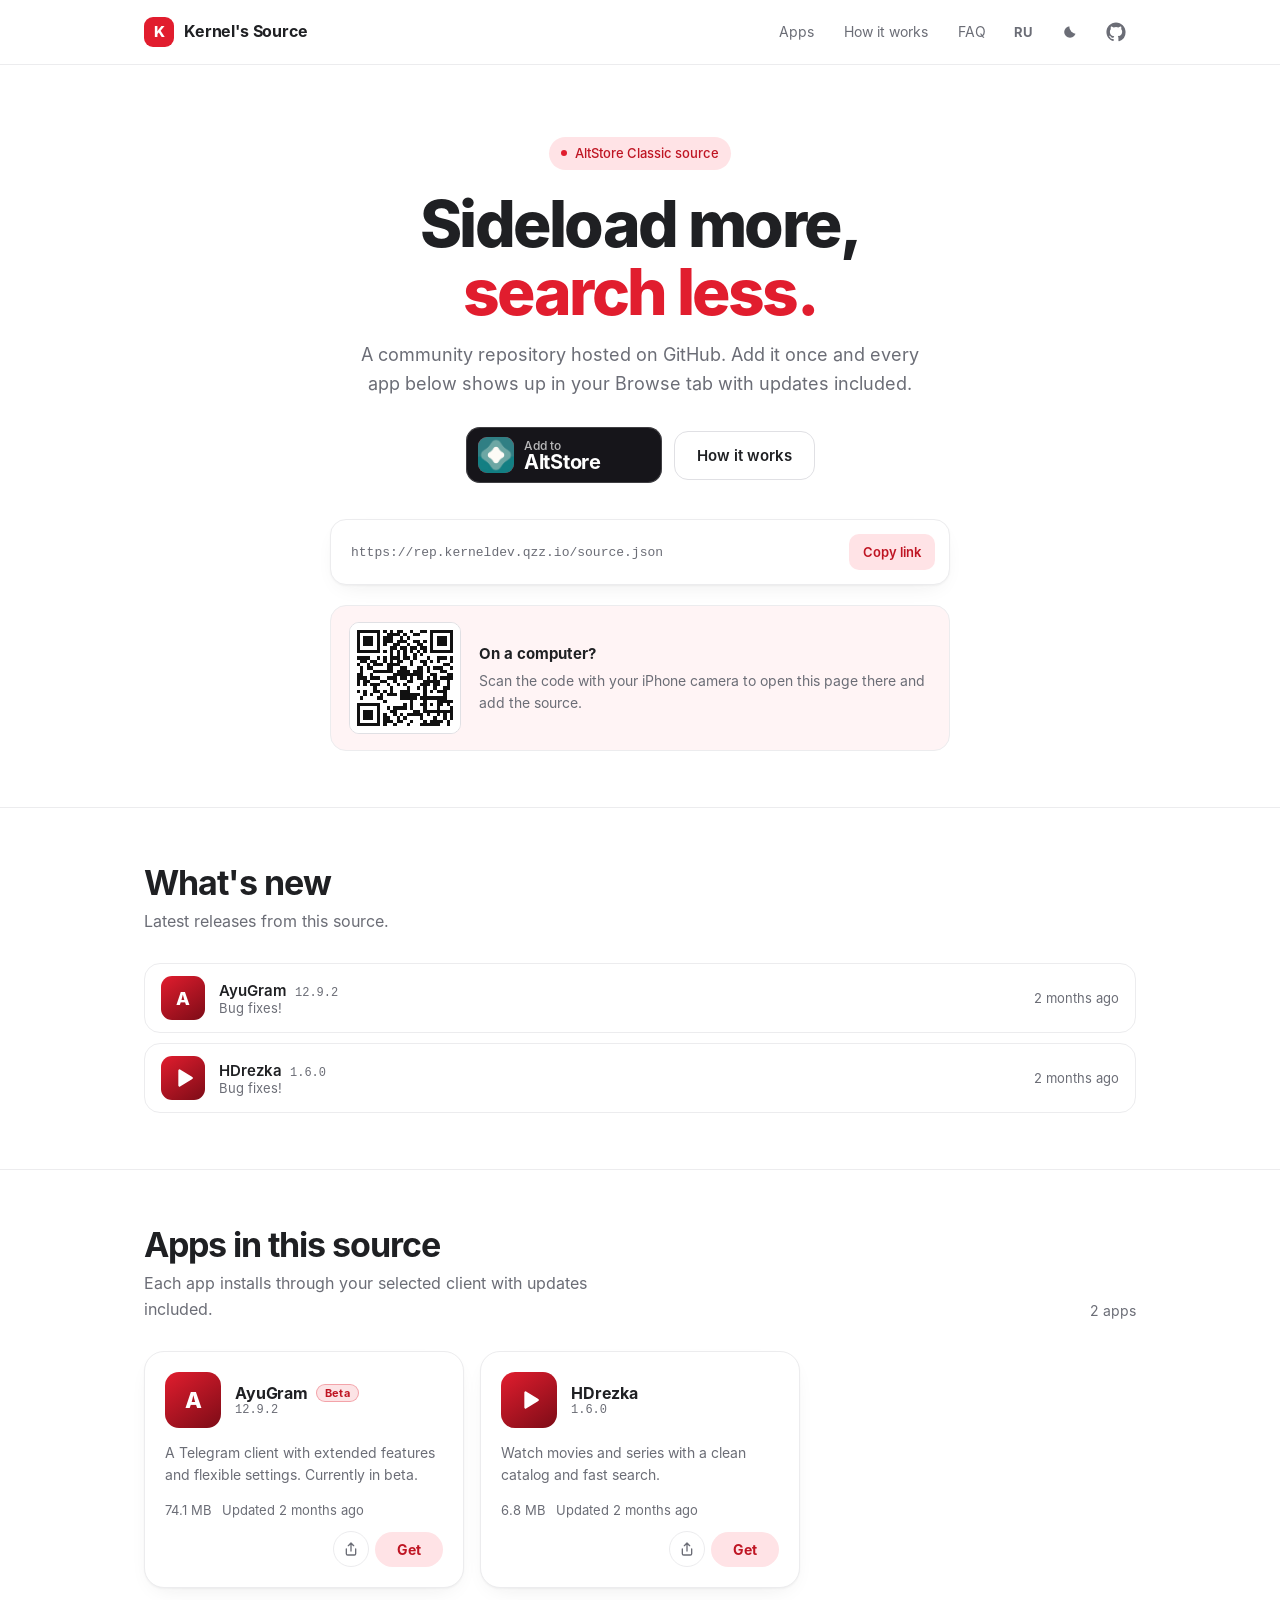
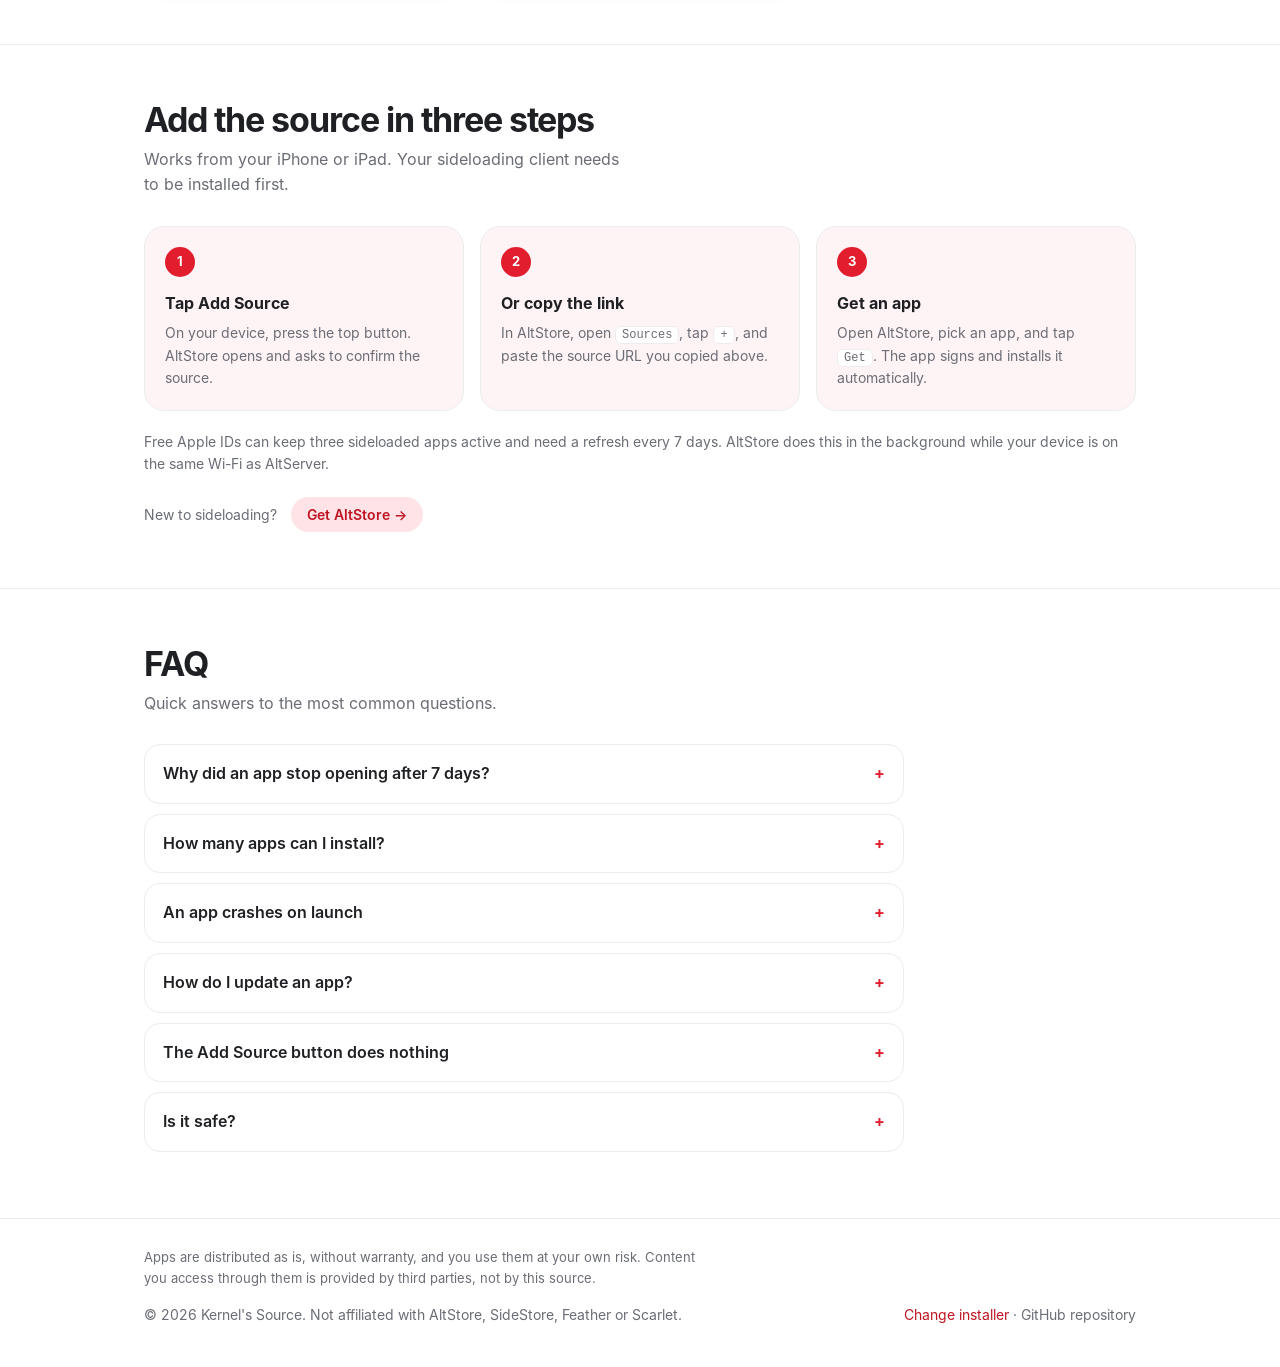
==== commit 5f4dbe68: "Update index.html" ====
--- a/index.html
+++ b/index.html
@@ -94,7 +94,13 @@
 .nav-r{display:flex;align-items:center;gap:6px}
 .icon-btn{width:40px;height:40px;border-radius:10px;display:grid;place-items:center;color:var(--muted);border:1px solid transparent;background:none;cursor:pointer}
 .icon-btn:hover{color:var(--text);border-color:var(--line);background:var(--tint)}
-.lang-btn{font:700 13px Inter,sans-serif;letter-spacing:.02em}
+.lang-btn{font:700 13px Inter,sans-serif;letter-spacing:.02em;overflow:hidden}
+.lb{display:inline-block;will-change:transform}
+/* language wave: ring that travels with the reveal circle */
+.lang-wave{position:fixed;pointer-events:none;border-radius:50%;z-index:3000;view-transition-name:lang-wave;transform:scale(.001);opacity:0;
+  background:radial-gradient(circle closest-side,transparent 92%,color-mix(in srgb,var(--red) 10%,transparent) 96%,color-mix(in srgb,var(--red) 55%,transparent) 99%,transparent 100%)}
+::view-transition-group(lang-wave),::view-transition-new(lang-wave){animation:none;mix-blend-mode:normal}
+::view-transition-old(lang-wave){display:none}
 .nav-link{font-size:14px;color:var(--muted);padding:8px 12px;border-radius:10px}
 .nav-link:hover{color:var(--text);background:var(--tint)}
 
@@ -287,7 +293,7 @@
       <a class="nav-link" href="#apps" data-i18n="nav_apps">Apps</a>
       <a class="nav-link" href="#how" data-i18n="nav_how">How it works</a>
       <a class="nav-link" href="#faq" data-i18n="nav_faq">FAQ</a>
-      <button class="icon-btn lang-btn" id="langBtn" type="button" onclick="toggleLang()">RU</button>
+      <button class="icon-btn lang-btn" id="langBtn" type="button" onclick="toggleLang()"><span class="lb" id="langLbl">RU</span></button>
       <button class="icon-btn" id="themeBtn" type="button" onclick="toggleTheme()"><svg class="theme-ic" width="20" height="20" viewBox="0 0 24 24" fill="none" stroke="currentColor" stroke-width="2" stroke-linecap="round" aria-hidden="true"><mask id="moonMask"><rect x="-4" y="-4" width="32" height="32" fill="#fff"/><circle class="cut" cx="17" cy="8" r="5.5" fill="#000" stroke="none"/></mask><circle class="core" cx="12" cy="12" r="4.5" fill="currentColor" stroke="none" mask="url(#moonMask)"/><g class="rays"><path d="M12 2v2.2M12 19.8V22M4.9 4.9l1.5 1.5M17.6 17.6l1.5 1.5M2 12h2.2M19.8 12H22M4.9 19.1l1.5-1.5M17.6 6.4l1.5-1.5"/></g></svg></button>
       <a class="icon-btn" href="https://github.com/kkerneldev/repkernel" data-i18n-aria="gh_aria" aria-label="View repository on GitHub" target="_blank" rel="noopener">
         <svg width="20" height="20" viewBox="0 0 24 24" fill="currentColor"><path d="M12 .5C5.65.5.5 5.65.5 12c0 5.08 3.29 9.39 7.86 10.91.58.1.79-.25.79-.56v-2c-3.2.7-3.87-1.37-3.87-1.37-.52-1.33-1.28-1.69-1.28-1.69-1.04-.71.08-.7.08-.7 1.15.08 1.76 1.18 1.76 1.18 1.03 1.76 2.69 1.25 3.35.96.1-.74.4-1.25.73-1.54-2.55-.29-5.24-1.28-5.24-5.69 0-1.26.45-2.28 1.18-3.09-.12-.29-.51-1.46.11-3.05 0 0 .97-.31 3.17 1.18a11 11 0 0 1 5.78 0c2.2-1.49 3.17-1.18 3.17-1.18.62 1.59.23 2.76.11 3.05.74.81 1.18 1.83 1.18 3.09 0 4.42-2.69 5.39-5.25 5.68.41.36.78 1.06.78 2.14v3.17c0 .31.21.67.8.56A11.5 11.5 0 0 0 23.5 12C23.5 5.65 18.35.5 12 .5z"/></svg>
@@ -765,7 +771,7 @@
   document.querySelectorAll("[data-i18n-ph]").forEach(el => { el.placeholder = t(el.dataset.i18nPh); });
   document.querySelectorAll("[data-i18n-aria]").forEach(el => { el.setAttribute("aria-label", t(el.dataset.i18nAria)); });
   $("copyright").textContent = t("copyright", { y:new Date().getFullYear() });
-  const lb = $("langBtn"); lb.textContent = lang === "ru" ? "EN" : "RU"; lb.setAttribute("aria-label", t("lang_aria"));
+  $("langLbl").textContent = lang === "ru" ? "EN" : "RU"; $("langBtn").setAttribute("aria-label", t("lang_aria"));
   const m = document.querySelector('meta[name="description"]');
   applyTheme();
 }
@@ -773,7 +779,45 @@
   applyI18n(); updateButtons(); setCount(); renderToolbar(); renderGrid(); renderLatest(); renderDetail();
   if (!$("onboardingModal").classList.contains("hidden")) renderClientList();
 }
-function toggleLang(){ lang = lang === "ru" ? "en" : "ru"; store.set("lang", lang); renderAll(); }
+/* Language switch: a wave runs from the EN/RU button; each text changes when the wave reaches it
+   (the new language is revealed through a growing circle, like the theme switch). */
+function toggleLang(){
+  const next = lang === "ru" ? "en" : "ru";
+  const btn = $("langBtn"), lbl = $("langLbl"), r = btn.getBoundingClientRect();
+  const x = r.left + r.width / 2, y = r.top + r.height / 2;
+  const end = Math.hypot(Math.max(x, innerWidth - x), Math.max(y, innerHeight - y));
+  const DUR = 1500, EASE = "cubic-bezier(.4,.25,.55,.9)";
+  let ring = null;
+  const swap = () => {
+    lang = next; store.set("lang", lang); renderAll();
+    if (document.startViewTransition && !ring) {
+      ring = document.createElement("div");
+      ring.className = "lang-wave";
+      ring.style.cssText = `left:${x - end}px;top:${y - end}px;width:${end * 2}px;height:${end * 2}px`;
+      document.body.appendChild(ring);
+    }
+  };
+  /* the button itself: label rolls in, soft red pulse */
+  const rollLabel = () => {
+    try { $("langLbl").animate([{ transform:"translateY(80%) scale(.55)", opacity:0 }, { transform:"none", opacity:1 }], { duration:480, easing:"cubic-bezier(.2,.9,.3,1.25)" }); } catch(e){}
+    btn.style.setProperty("--glow", "#ff3b4d");
+    btn.classList.remove("glow"); void btn.offsetWidth; btn.classList.add("glow");
+  };
+  if (!document.startViewTransition || matchMedia("(prefers-reduced-motion: reduce)").matches) { swap(); rollLabel(); return; }
+  if (btn.dataset.busy) return;
+  btn.dataset.busy = "1";
+  const vt = document.startViewTransition(swap);
+  vt.ready.then(() => {
+    document.documentElement.animate(
+      { clipPath: [`circle(0px at ${x}px ${y}px)`, `circle(${end}px at ${x}px ${y}px)`] },
+      { duration: DUR, easing: EASE, pseudoElement: "::view-transition-new(root)" });
+    if (ring) ring.animate(
+      [{ transform:"scale(.001)", opacity:1 }, { transform:"scale(1)", opacity:1, offset:.8 }, { transform:"scale(1)", opacity:0 }],
+      { duration: DUR, easing: EASE, fill:"forwards" });
+    rollLabel();
+  }).catch(() => {});
+  vt.finished.finally(() => { if (ring) ring.remove(); delete btn.dataset.busy; });
+}
 
 /* ---------- theme ---------- */
 const mq = window.matchMedia("(prefers-color-scheme: dark)");
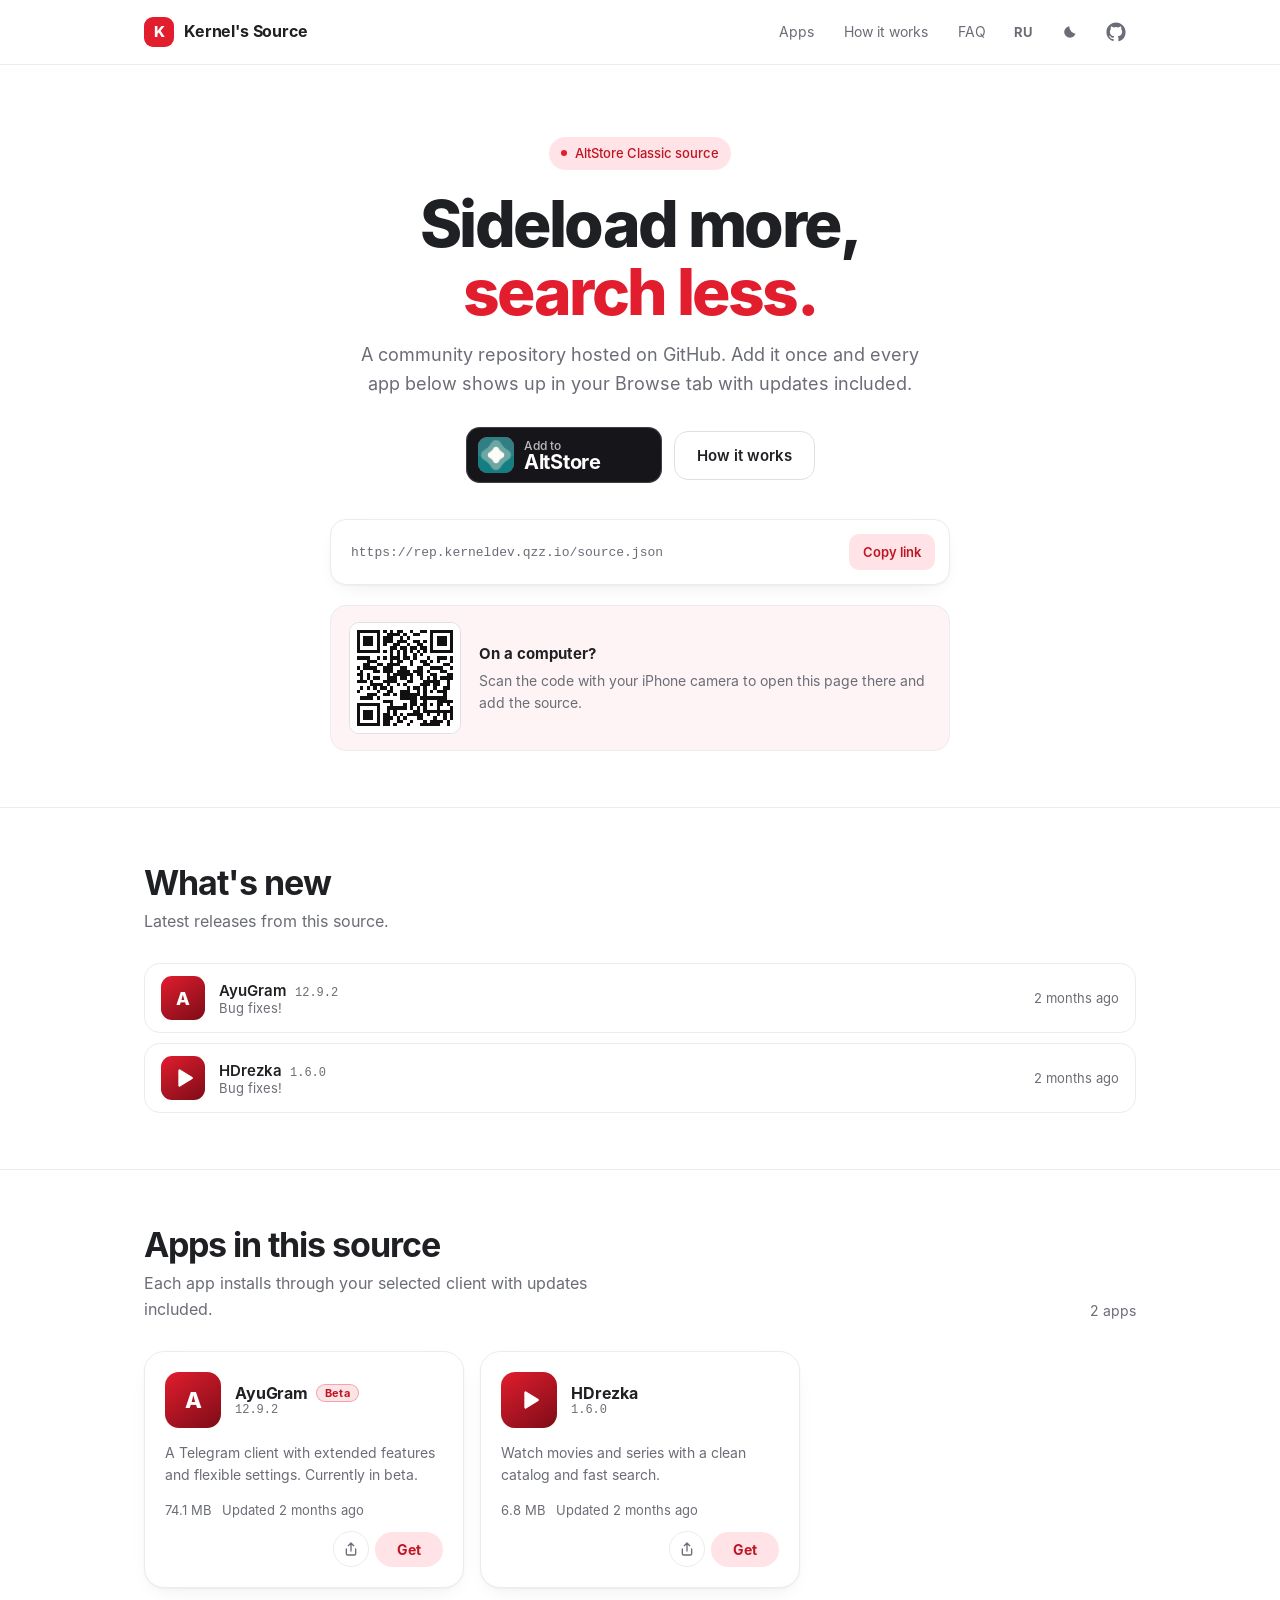
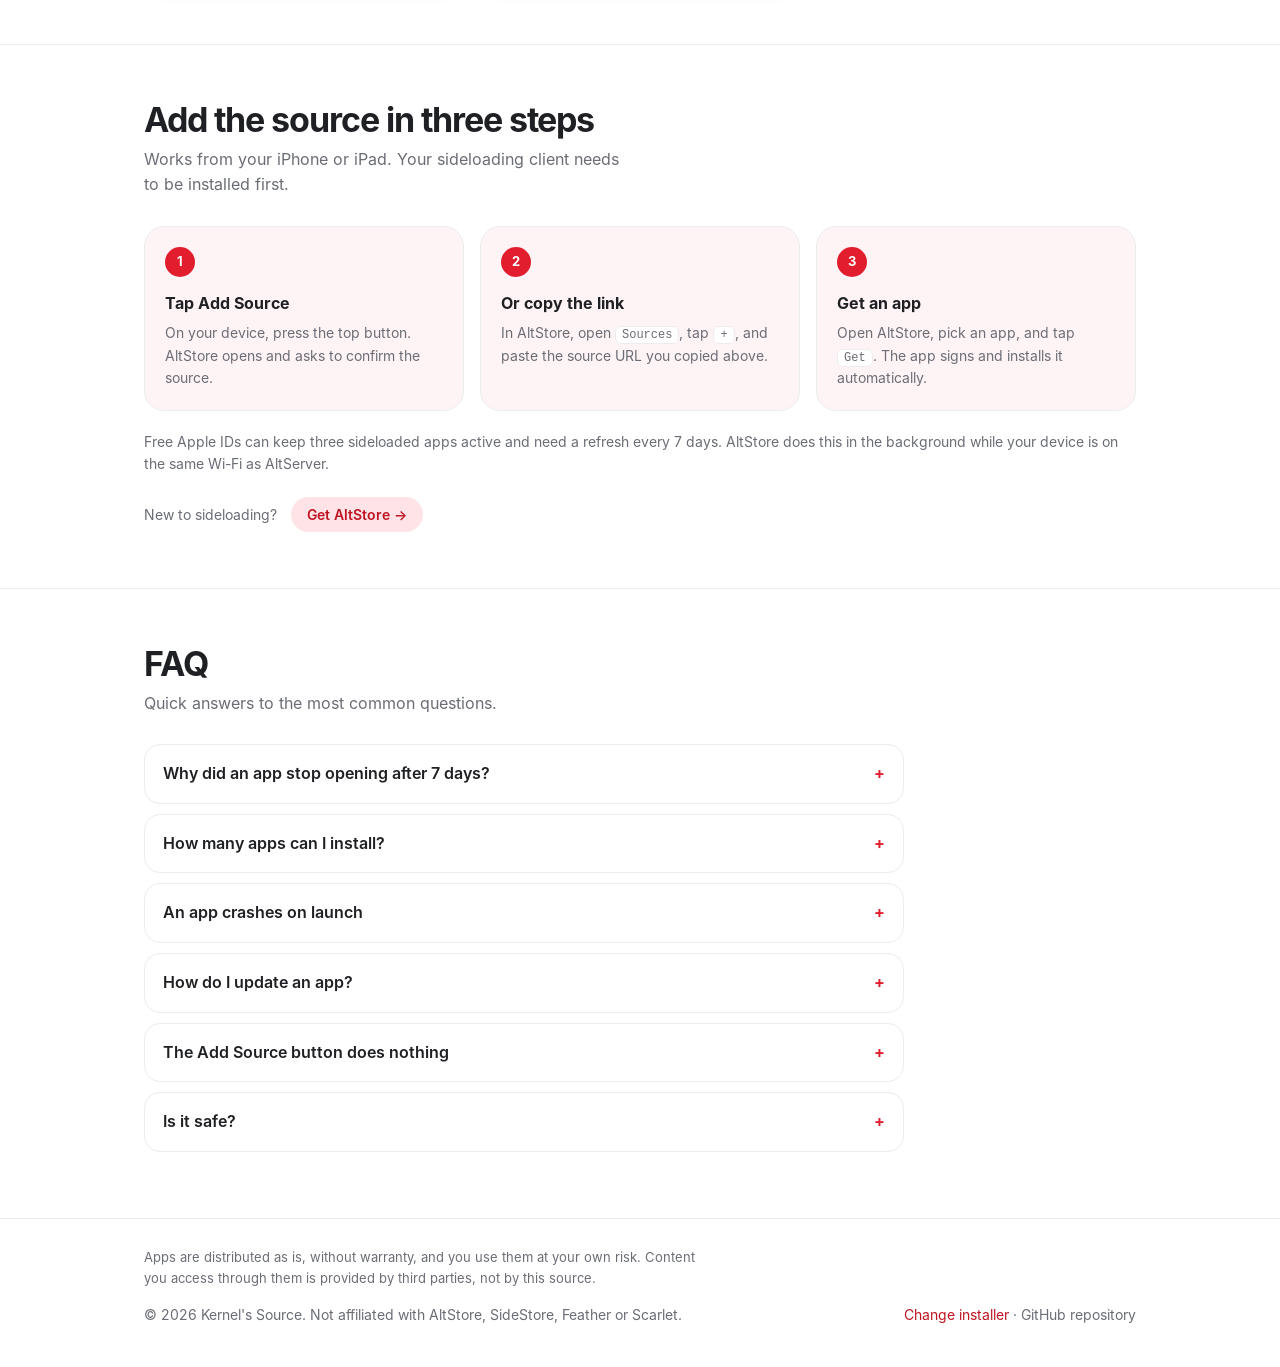
==== commit 63094ee3: "Automate release syncing and news cards Add a scheduled and event-driven workflow to update app meta" ====
--- a/index.html
+++ b/index.html
@@ -161,6 +161,18 @@
 .lt .lt-t small{font:400 12px var(--mono);color:var(--muted)}
 .lt .lt-d{font-size:13px;color:var(--muted);overflow:hidden;text-overflow:ellipsis;white-space:nowrap}
 .lt .lt-when{font-size:13px;color:var(--muted);flex:none}
+
+/* news cards (generated by scripts/sync_release.py) */
+.news{display:grid;grid-template-columns:repeat(auto-fill,minmax(min(100%,300px),1fr));gap:14px}
+.nc{display:flex;flex-direction:column;justify-content:flex-start;align-items:stretch;width:100%;text-align:left;background:var(--surface);border:1px solid var(--line);border-radius:18px;overflow:hidden;cursor:pointer;padding:0;transition:border-color .15s,transform .15s}
+.nc:hover{border-color:var(--red);transform:translateY(-2px)}
+.nc img{display:block;width:100%;aspect-ratio:1200/630;object-fit:cover;background:var(--tint)}
+.nc .nb{padding:12px 14px 14px}
+.nc .nt{display:flex;justify-content:space-between;gap:10px;align-items:baseline;font-weight:700;font-size:15px}
+.nc .nt small{font:400 12px var(--mono);color:var(--muted);flex:none}
+.nc .nt>small{font:400 12px Inter,sans-serif}
+.nc .nb{display:block}
+.nc .nn{display:-webkit-box;-webkit-line-clamp:2;-webkit-box-orient:vertical;overflow:hidden;font-size:13px;color:var(--muted);margin-top:4px}
 
 /* toolbar */
 .toolbar{display:flex;gap:12px;flex-wrap:wrap;align-items:center;margin-bottom:20px}
@@ -731,9 +743,23 @@
   if (cat !== "all" && !cats.includes(cat)) cat = "all";
   $("chips").innerHTML = cats.length > 1 ? ["all", ...cats].map(c => `<button type="button" class="chip" data-cat="${esc(c)}" aria-pressed="${c === cat}">${esc(t("cat_" + c))}</button>`).join("") : "";
 }
+let NEWS = [];
+const safeImg = p => /^[A-Za-z0-9_\-./]+\.(png|jpe?g|webp)$/i.test(p || "") && !/^\/|\.\./.test(p) ? p : "";
 function renderLatest(){
+  const posts = NEWS.filter(n => safeImg(n.image)).slice(0, 6);
+  if (posts.length) {
+    $("latest").classList.toggle("hidden", loading);
+    $("latestList").className = "news";
+    $("latestList").innerHTML = posts.map(n => `
+      <button type="button" class="nc" data-open="${esc(n.id)}">
+        <img src="${esc(safeImg(n.image))}" alt="${esc(n.app + " " + n.version)}" loading="lazy" onerror="this.closest('.nc').remove()">
+        <span class="nb"><span class="nt"><span>${esc(n.app)} <small>${esc(n.version)}</small></span>${n.date ? `<small>${esc(ago(n.date))}</small>` : ""}</span>${n.notes ? `<span class="nn">${esc(firstLine(n.notes))}</span>` : ""}</span>
+      </button>`).join("");
+    return;
+  }
   const items = APPS.filter(a => a.date || a.notes).sort((x, y) => new Date(y.date || 0) - new Date(x.date || 0)).slice(0, 3);
   $("latest").classList.toggle("hidden", loading || !items.length);
+  $("latestList").className = "latest";
   $("latestList").innerHTML = items.map(a => `
     <button type="button" class="lt" data-open="${esc(a.id)}">
       ${iconHTML(a)}
@@ -961,6 +987,15 @@
     applyDownloads();
   } catch(e){}
 }
+async function loadNews(){
+  try {
+    const r = await fetch("news.json", { cache:"no-cache" });
+    if (!r.ok) return;
+    const j = await r.json();
+    NEWS = Array.isArray(j.items) ? j.items : [];
+    renderLatest();
+  } catch(e){}
+}
 async function loadSource(){
   loading = true; $("errBar").classList.add("hidden"); setCount(); renderToolbar(); renderGrid(); renderLatest();
   const ctl = new AbortController(), timer = setTimeout(() => ctl.abort(), 8000);
@@ -989,6 +1024,7 @@
 renderAll();
 if (!preferredClient && isMobile) openModal();
 loadSource();
+loadNews();
 loadDownloads();
 </script>
 </body>
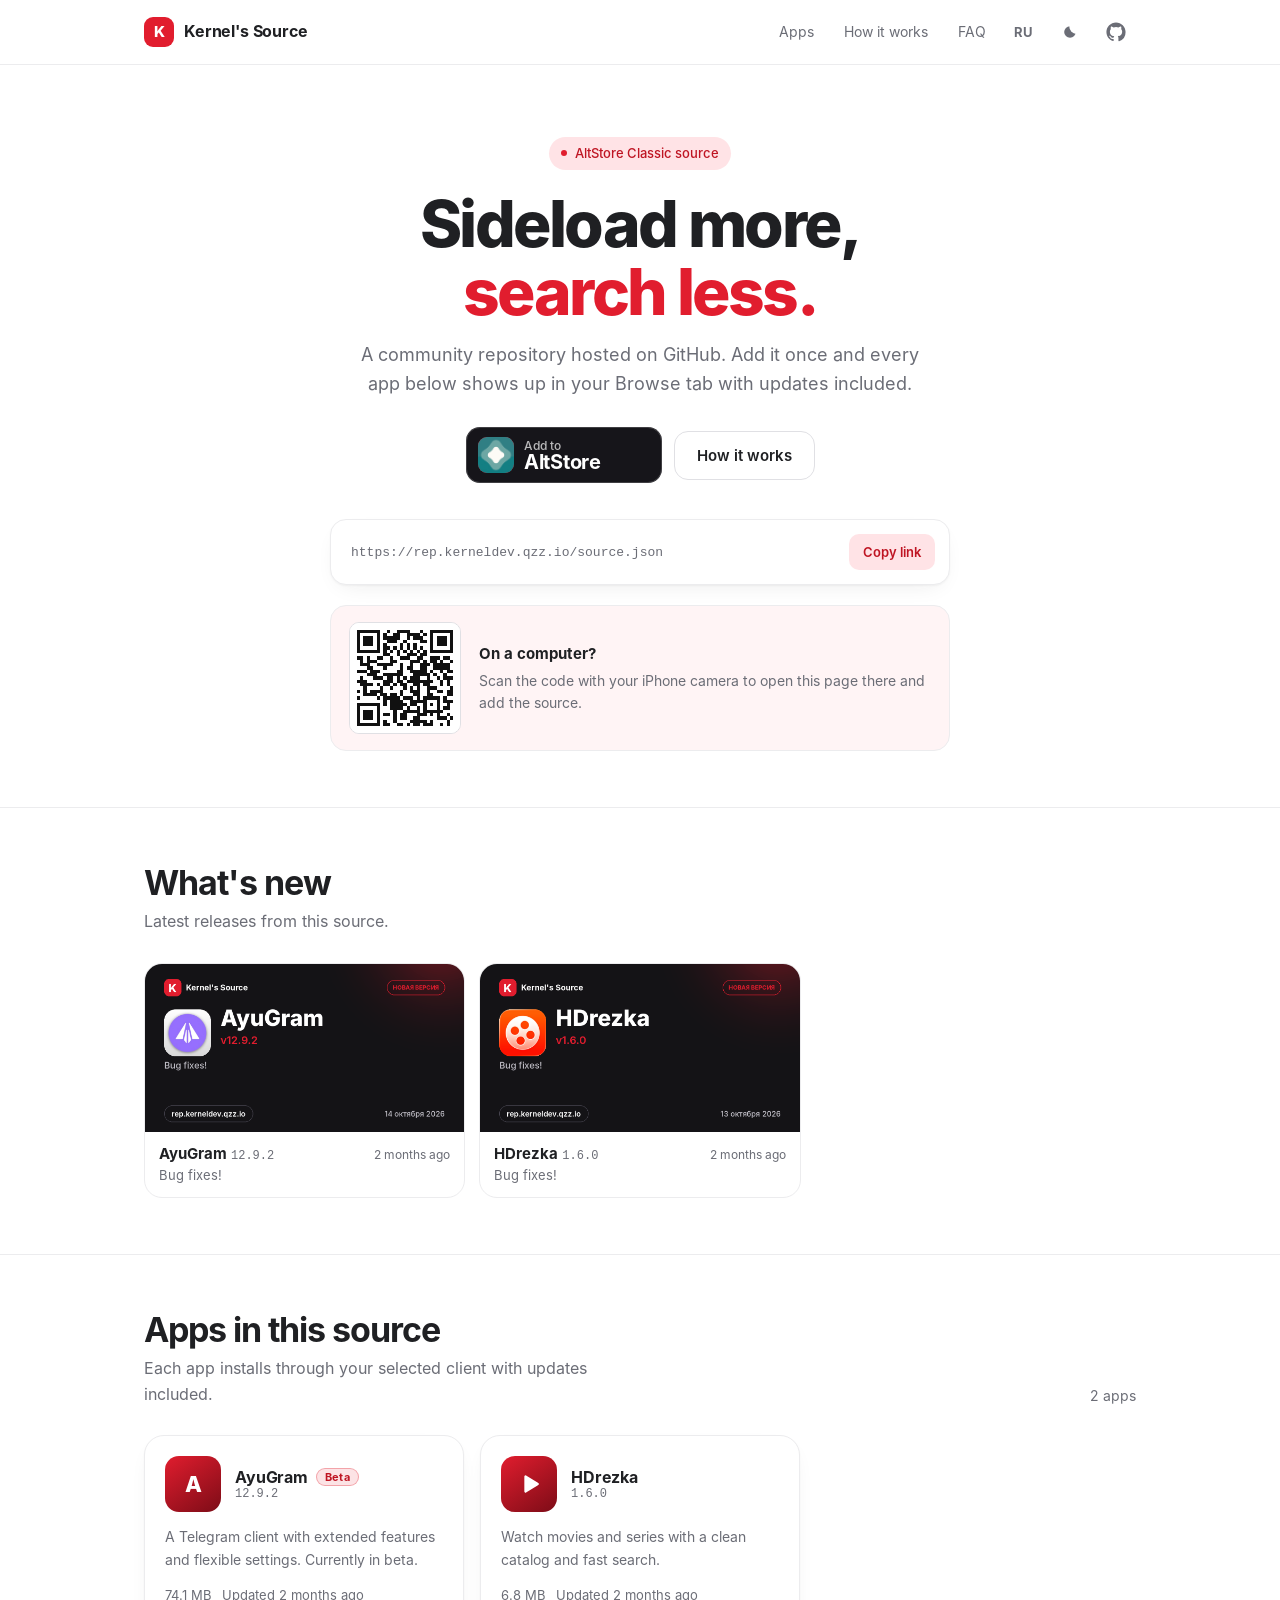
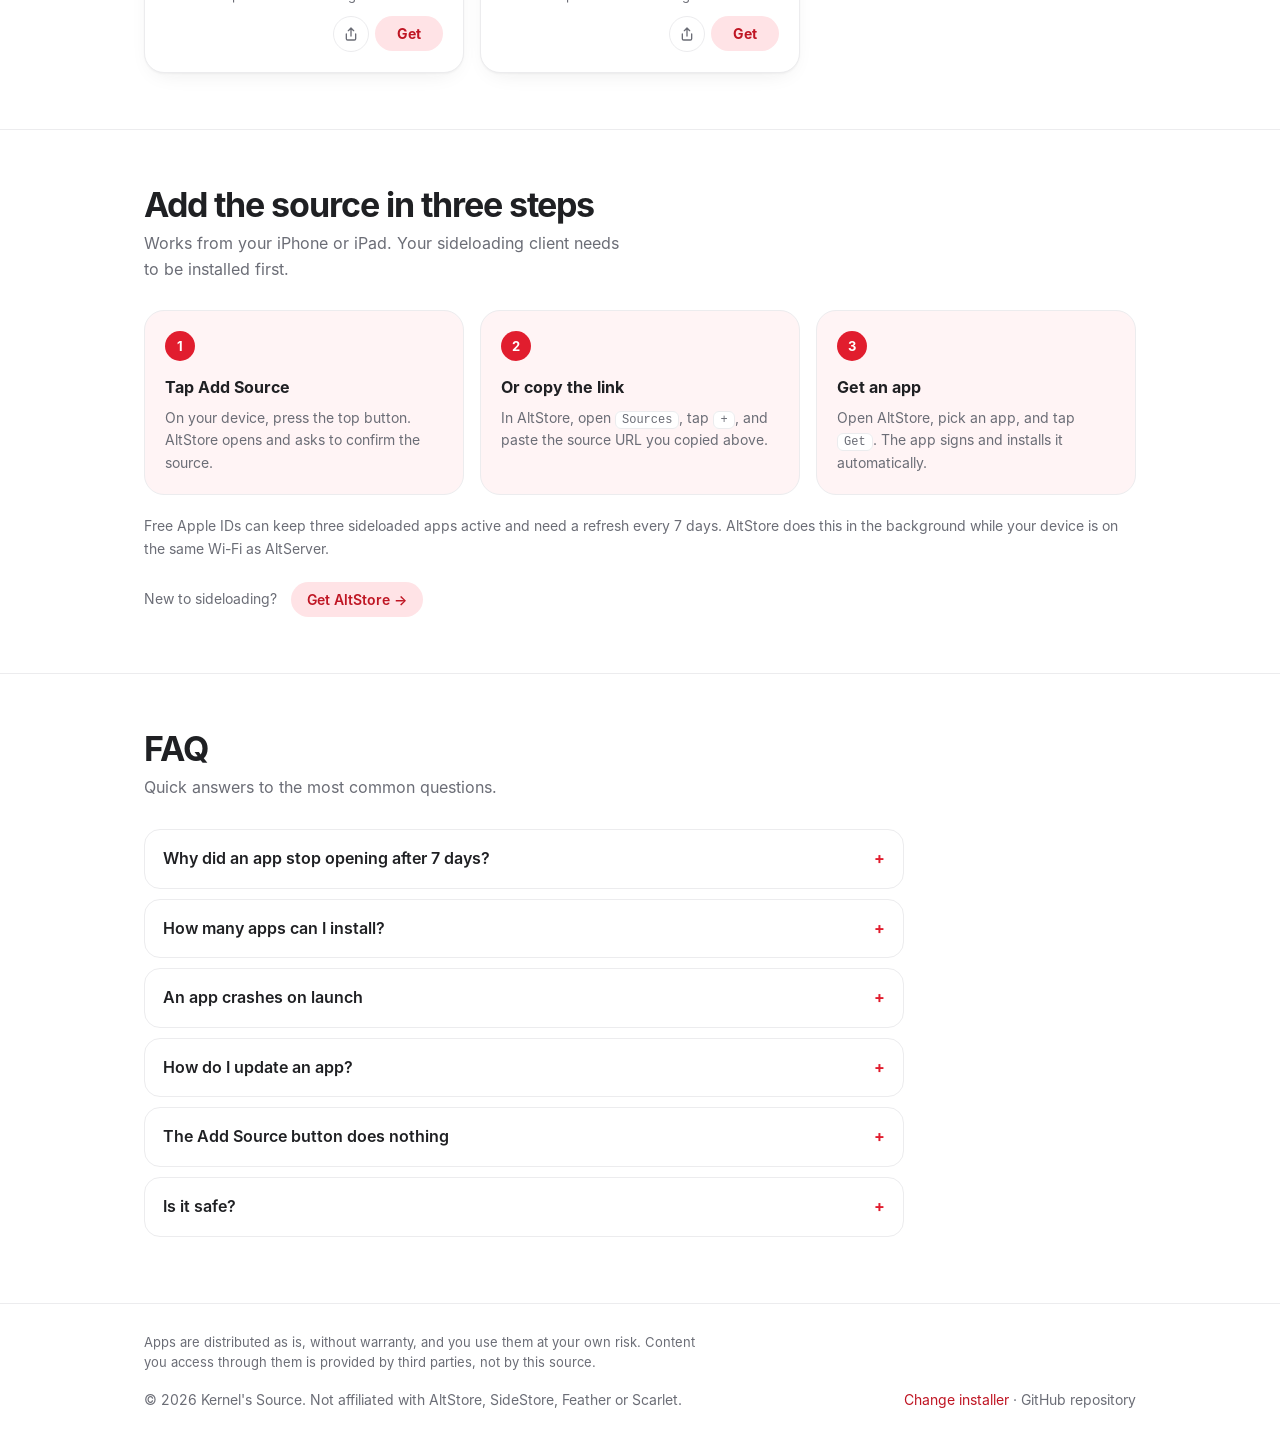
==== commit 91dde9e1: "Add offline support and source validation Add service-worker caching for offline browsing, bilingual" ====
--- a/index.html
+++ b/index.html
@@ -274,6 +274,7 @@
 }
 @media (prefers-reduced-motion:reduce){*{transition:none!important;scroll-behavior:auto!important;animation:none!important}}
 </style>
+<link rel="stylesheet" href="assets/offline.css">
 </head>
 <body>
 
@@ -435,6 +436,7 @@
 </footer>
 <div class="toast" id="toast" role="status" aria-live="polite"></div>
 
+<script src="assets/offline.js"></script>
 <script src="assets/qr.js"></script>
 <script>
 /* ---------- config ---------- */
@@ -1000,7 +1002,7 @@
   loading = true; $("errBar").classList.add("hidden"); setCount(); renderToolbar(); renderGrid(); renderLatest();
   const ctl = new AbortController(), timer = setTimeout(() => ctl.abort(), 8000);
   try {
-    const r = await fetch("source.json", { cache:"no-cache", signal:ctl.signal });
+    const r = await window.fetchCatalogue("source.json", { cache:"no-cache", signal:ctl.signal });
     if (!r.ok) throw 0;
     const j = await r.json();
     const list = (j.apps || []).map(normApp).filter(Boolean);
@@ -1013,6 +1015,8 @@
   applyDownloads();
   renderAll(); openFromHash();
 }
+
+window.addEventListener("catalogue-reconnect", () => { loadSource(); loadNews(); loadDownloads(); });
 
 /* ---------- init ---------- */
 lang = pickLang();
--- a/assets/offline.css
+++ b/assets/offline.css
@@ -0,0 +1,2 @@
+#offline-status{border-bottom:1px solid var(--line,#ececee);background:var(--tint,#fff4f5);color:var(--muted,#6b6d76);font:500 12px/1.5 Inter,-apple-system,BlinkMacSystemFont,"Segoe UI",sans-serif;padding:8px max(24px,env(safe-area-inset-left,0px));text-align:center;overflow-wrap:anywhere}
+#offline-status[data-offline="true"]{color:var(--text,#1f2023)}
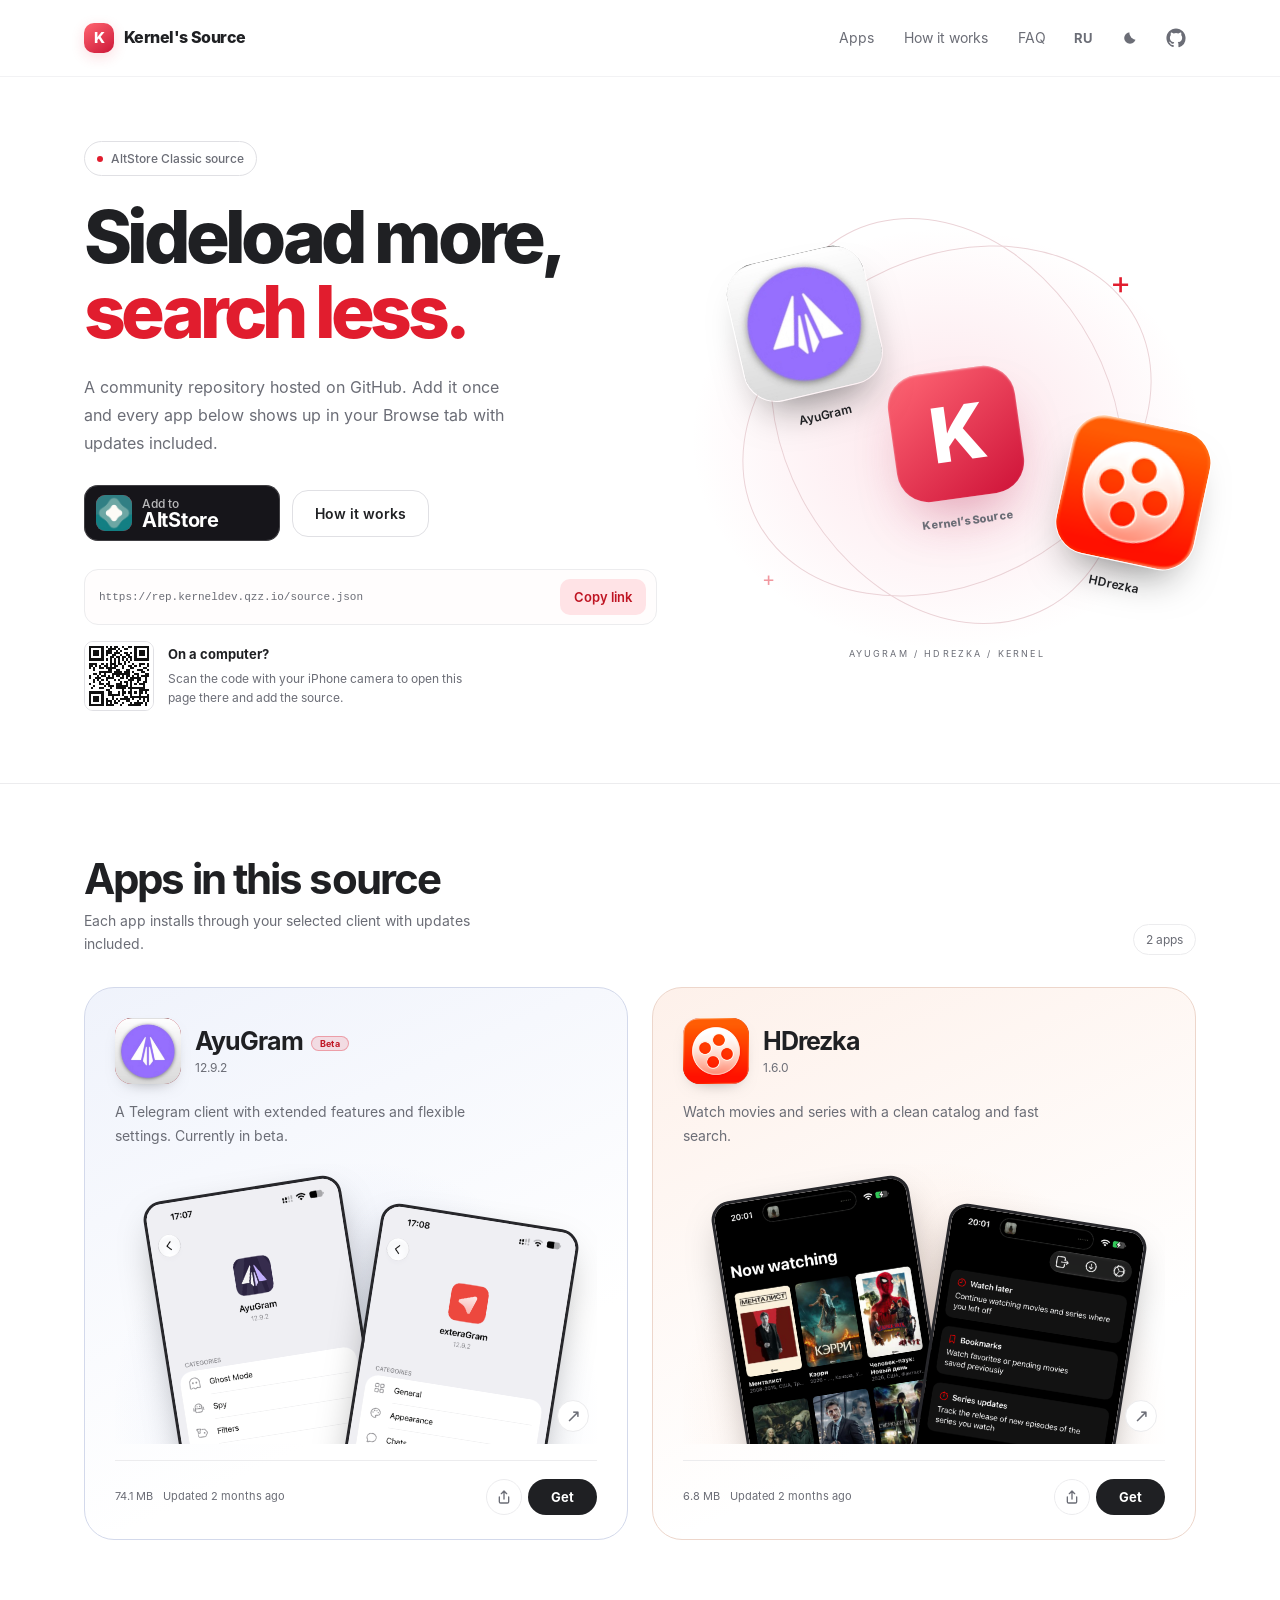
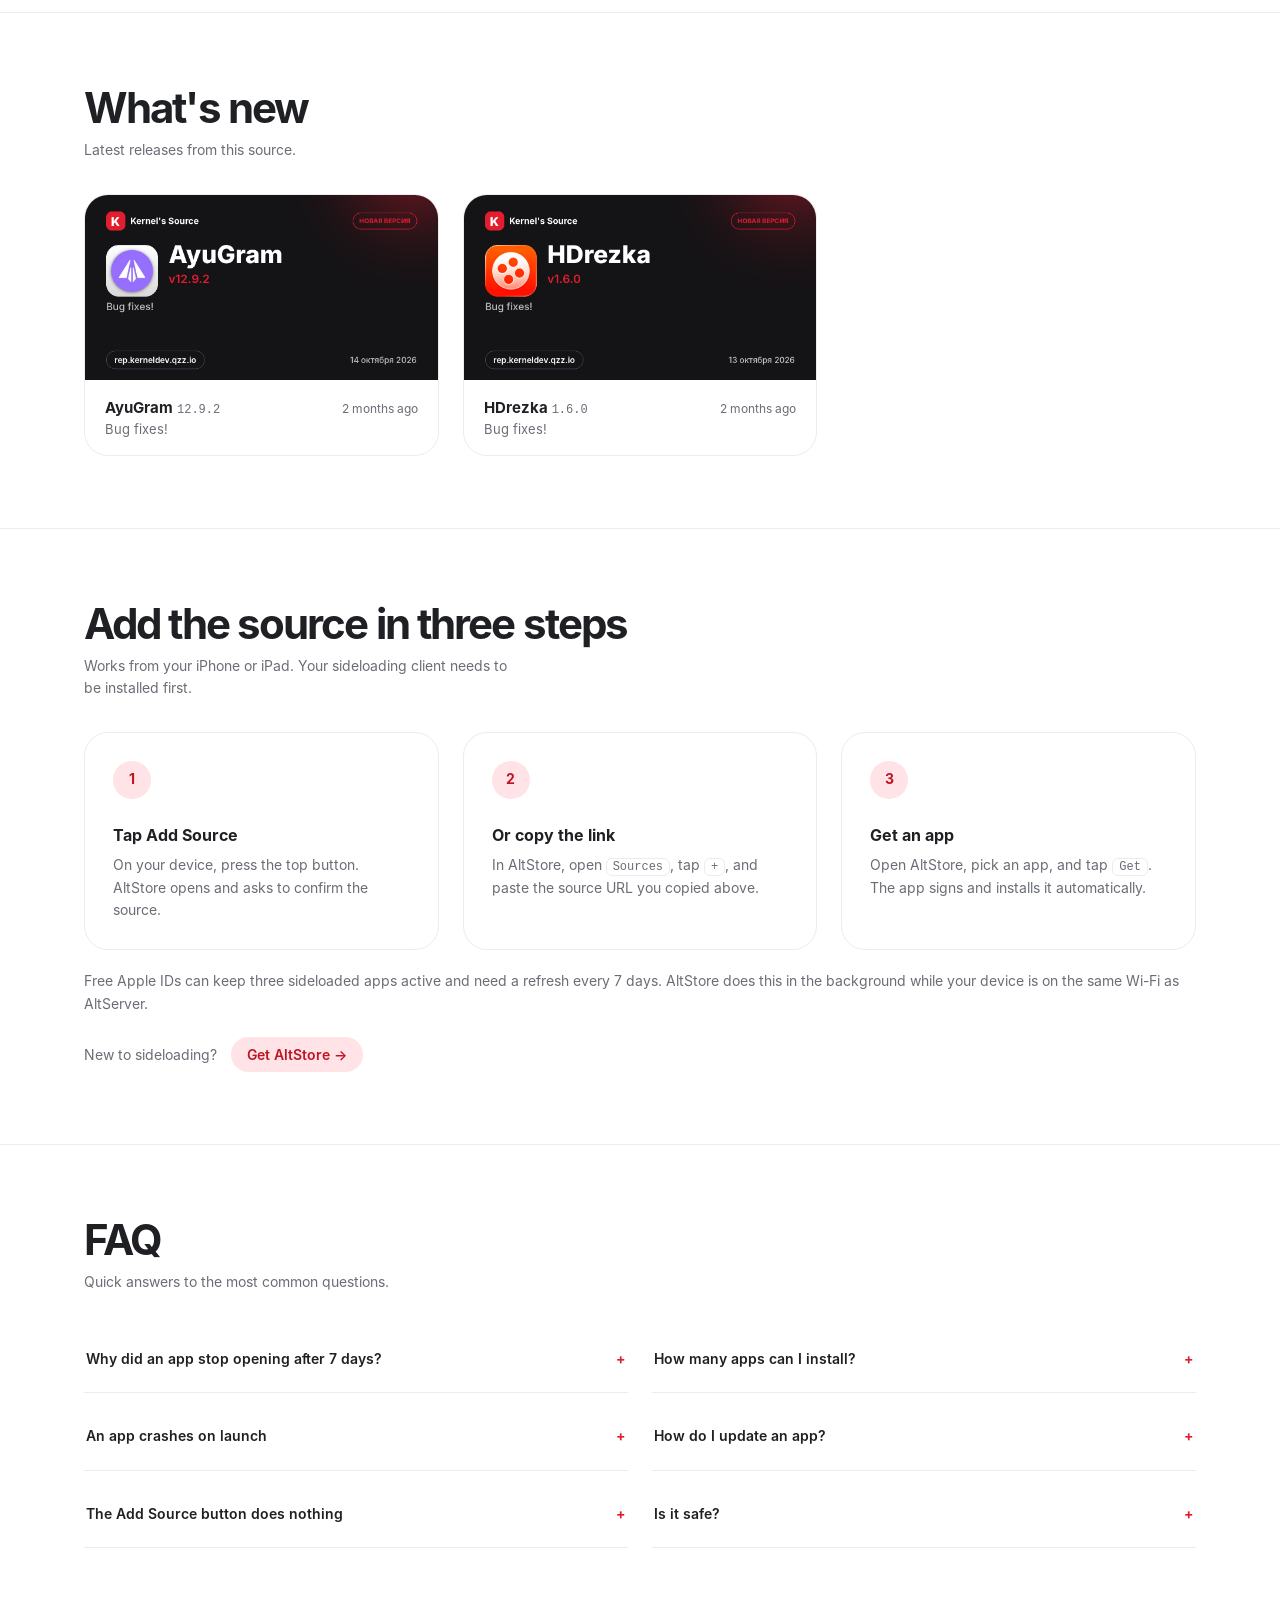
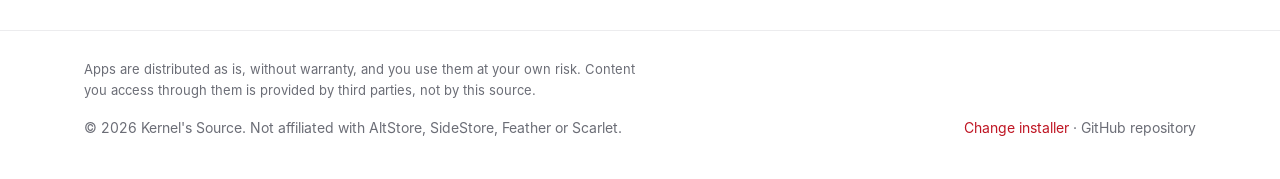
==== commit 9d6606e4: "Refresh app showcase and cache local assets Add a responsive app-first homepage and standalone app s" ====
--- a/index.html
+++ b/index.html
@@ -275,6 +275,7 @@
 @media (prefers-reduced-motion:reduce){*{transition:none!important;scroll-behavior:auto!important;animation:none!important}}
 </style>
 <link rel="stylesheet" href="assets/offline.css">
+<link rel="stylesheet" href="assets/showcase.css">
 </head>
 <body>
 
@@ -299,7 +300,7 @@
 <nav>
   <div class="wrap nav-in">
     <a class="brand" href="#top" aria-label="Kernel's Source home">
-      <span class="logo" aria-hidden="true">K<img src="https://i.pinimg.com/736x/39/69/d1/3969d118e5b89d74e8fa1501a142aca3.jpg" alt="" referrerpolicy="no-referrer" onerror="this.remove()"></span>
+      <span class="logo" aria-hidden="true">K</span>
       Kernel's Source
     </a>
     <div class="nav-r">
@@ -317,6 +318,7 @@
 
 <main id="top">
   <header class="hero wrap">
+    <div class="hero-layout"><div class="hero-copy">
     <span class="pill"><i></i><span id="pillTxt">AltStore Classic source</span></span>
     <h1 data-i18n-html="h1">Sideload more, <span>search less.</span></h1>
     <p class="sub" data-i18n="sub">A community repository hosted on GitHub. Add it once and every app below shows up in your Browse tab with updates included.</p>
@@ -337,19 +339,16 @@
         <p data-i18n="desk_p">Scan the code with your iPhone camera to open this page there and add the source.</p>
       </div>
     </div>
+    </div>
+    <div class="hero-art" aria-label="AyuGram &amp; HDrezka">
+      <div class="orbit orbit-one" aria-hidden="true"></div><div class="orbit orbit-two" aria-hidden="true"></div>
+      <span class="art-spark spark-one" aria-hidden="true">+</span><span class="art-spark spark-two" aria-hidden="true">+</span>
+      <div class="kernel-tile" aria-hidden="true">K<span>Kernel’s Source</span></div>
+      <a class="floating-app float-ayu" href="#app=org.ayugram.app" aria-label="AyuGram"><img src="assets/apps/org.ayugram.app.png" alt="" width="160" height="160"><span>AyuGram</span></a>
+      <a class="floating-app float-rezka" href="#app=me.keet.HDRezka" aria-label="HDrezka"><img src="assets/apps/me.keet.HDRezka.png" alt="" width="160" height="160"><span>HDrezka</span></a>
+      <span class="art-caption" aria-hidden="true">AYUGRAM / HDREZKA / KERNEL</span>
+    </div></div>
   </header>
-
-  <section id="latest" class="hidden">
-    <div class="wrap">
-      <div class="sec-head">
-        <div>
-          <h2 data-i18n="latest_h">What's new</h2>
-          <p data-i18n="latest_p">Latest releases from this source.</p>
-        </div>
-      </div>
-      <div class="latest" id="latestList"></div>
-    </div>
-  </section>
 
   <section id="apps">
     <div class="wrap">
@@ -369,6 +368,18 @@
         <div class="chips" id="chips"></div>
       </div>
       <div class="grid" id="grid" aria-live="polite"></div>
+    </div>
+  </section>
+
+  <section id="latest" class="hidden">
+    <div class="wrap">
+      <div class="sec-head">
+        <div>
+          <h2 data-i18n="latest_h">What's new</h2>
+          <p data-i18n="latest_p">Latest releases from this source.</p>
+        </div>
+      </div>
+      <div class="latest" id="latestList"></div>
     </div>
   </section>
 
@@ -574,6 +585,7 @@
 const esc = s => String(s ?? "").replace(/[&<>"']/g, c => ({"&":"&amp;","<":"&lt;",">":"&gt;",'"':"&quot;","'":"&#39;"}[c]));
 const $ = id => document.getElementById(id);
 const safeUrl = u => /^https?:\/\//i.test(u || "") ? u : "";
+const safeAssetUrl = u => /^(?:assets|screenshots)\/[A-Za-z0-9_./-]+$/.test(u || "") && !u.includes("..") ? u : safeUrl(u);
 const store = {
   get(k){ try { return localStorage.getItem(k); } catch(e){ return null; } },
   set(k,v){ try { localStorage.setItem(k,v); } catch(e){} },
@@ -670,7 +682,7 @@
 $("detailX").addEventListener("click", closeDetail);
 
 function detailHTML(a){
-  const shots = (a.screenshots || []).map(safeUrl).filter(Boolean);
+  const shots = (a.screenshots || []).map(safeAssetUrl).filter(Boolean);
   const notes = a.notes ? `<p class="notes">${esc(a.notes)}</p>` : `<p class="d-desc" style="margin:0">${esc(t("d_noNotes"))}</p>`;
   const rows = [];
   if (a.sizeBytes) rows.push([t("d_size"), esc(fmtSize(a.sizeBytes))]);
@@ -703,20 +715,29 @@
 
 /* ---------- rendering ---------- */
 function iconHTML(a){
-  const img = safeUrl(a.icon) ? `<img src="${esc(a.icon)}" alt="" loading="lazy" referrerpolicy="no-referrer" onerror="this.remove()">` : "";
+  const img = safeAssetUrl(a.icon) ? `<img src="${esc(a.icon)}" alt="" loading="lazy" referrerpolicy="no-referrer" onerror="this.remove()">` : "";
   return `<div class="app-icon" aria-hidden="true">${a.play ? ICON_PLAY : esc((a.name || "?")[0])}${img}</div>`;
 }
 let loading = true, query = "", cat = "all";
 
+function visualFor(a){
+  const known = {
+    "org.ayugram.app": {accent:"#6385dc", folder:"ayugram"},
+    "me.keet.HDRezka": {accent:"#ef702e", folder:"hdrezka"}
+  };
+  return known[a.id] || {accent:"#e11d2e", folder:null};
+}
 function cardHTML(a){
   const when = a.date ? ago(a.date) : "";
   return `
-  <article class="card">
+  <article class="card" style="--app-accent:${visualFor(a).accent}">
     <button type="button" class="card-top" data-open="${esc(a.id)}" aria-label="${esc(a.name + " — " + t("details"))}">
       ${iconHTML(a)}
       <span><span class="h">${esc(a.name)}${a.beta ? '<span class="beta">Beta</span>' : ""}</span><span class="ver">${esc(a.version)}</span></span>
     </button>
     <p>${esc(appDesc(a))}</p>
+    ${a.screenshots.length ? `<button class="card-preview" type="button" data-open="${esc(a.id)}" aria-label="${esc(a.name + " — " + t("details"))}">${a.screenshots.slice(0,2).map((shot, i) => `<img src="${esc(safeAssetUrl(shot))}" alt="" loading="lazy" class="preview-shot shot-${i}" onerror="this.remove()">`).join("")}<span class="preview-arrow" aria-hidden="true">↗</span></button>` : ""}
+
     <div class="card-foot">
       <span class="meta">${a.sizeBytes ? `<span>${esc(fmtSize(a.sizeBytes))}</span>` : ""}${when ? `<span>${esc(t("updated", { d:when }))}</span>` : ""}${a.downloads ? `<span title="${esc(t("dl_title"))}">↓ ${esc(fmtNum(a.downloads))}</span>` : ""}</span>
       <span class="acts">
@@ -963,8 +984,11 @@
   let vs = (a.versions || []).map(v => ({ version:v.version, date:v.date || v.versionDate || "", size:v.size || 0, ipa:v.downloadURL, notes:v.localizedDescription || v.versionDescription || "", minOS:v.minOSVersion || "", sha:v.sha256 || "" }));
   if (!vs.length && a.downloadURL) vs = [{ version:a.version, date:a.versionDate || "", size:a.size || 0, ipa:a.downloadURL, notes:a.versionDescription || "", minOS:"", sha:a.sha256 || "" }];
   const v = vs[0]; if (!v) return null;
-  return { id:a.bundleIdentifier || a.name, name:a.name, beta:!!a.beta, version:v.version, date:v.date, icon:a.iconURL, ipa:v.ipa,
-    sizeBytes:v.size, notes:v.notes, minOS:v.minOS, sha:v.sha, screenshots:shotsOf(a), category:CATS[a.bundleIdentifier] || "other",
+  return { id:a.bundleIdentifier || a.name, name:a.name, beta:!!a.beta, version:v.version, date:v.date, icon:visualFor({id:a.bundleIdentifier}).folder ? "assets/apps/" + a.bundleIdentifier + ".png" : a.iconURL, ipa:v.ipa,
+    sizeBytes:v.size, notes:v.notes, minOS:v.minOS, sha:v.sha, screenshots:shotsOf(a).map(shot => {
+      const prefix = "https://github.com/kkerneldev/repkernel/blob/main/screenshots/";
+      return shot.startsWith(prefix) ? "screenshots/" + shot.slice(prefix.length).split("?")[0] : shot;
+    }), category:CATS[a.bundleIdentifier] || "other",
     play:a.bundleIdentifier === "me.keet.HDRezka", desc:a.localizedDescription || a.subtitle || "", versions:vs, downloads:0 };
 }
 let DL_BY_NAME = null;
--- a/assets/showcase.css
+++ b/assets/showcase.css
@@ -0,0 +1,132 @@
+/* Kernel's Source — an app-first showcase. Shared with standalone app pages. */
+.wrap{max-width:1160px}
+nav{border-bottom-color:color-mix(in srgb,var(--line) 65%,transparent)}
+.nav-in{height:76px}
+.brand{font-weight:800;letter-spacing:-.035em}
+.logo{border-radius:10px;background:linear-gradient(145deg,#ff6570,#cc1738);box-shadow:0 4px 14px #e11d2e26}
+.hero{padding-top:64px;padding-bottom:72px;text-align:left}
+.hero-layout{display:grid;grid-template-columns:1.15fr 1fr;gap:40px;align-items:center}
+.hero-copy{min-width:0}
+.hero h1{font-size:clamp(44px,5.7vw,76px);max-width:12ch;margin:24px 0;letter-spacing:-.065em;line-height:1.02}
+.hero .sub{max-width:44ch;margin:0 0 28px;font-size:16px;line-height:1.75}
+.hero .cta-row{justify-content:flex-start}
+.hero .btn{border-radius:16px;background:transparent;font-size:14px}
+.hero .pill{background:transparent;border:1px solid var(--line-strong);color:var(--muted);font-size:12px;padding:7px 12px}
+.hero .src{margin:28px 0 0;box-shadow:none;border-radius:14px;padding:9px 10px 9px 14px;background:color-mix(in srgb,var(--surface) 80%,var(--tint))}
+.hero .src code{font-size:11px}
+.hero .desk{margin:16px 0 0;padding:0;gap:14px;border:0;background:transparent}
+.hero .desk .qr{width:70px;height:70px;border-radius:9px}
+.hero .desk h3{font-size:13px}
+.hero .desk p{font-size:12px;max-width:38ch}
+.hero-art{position:relative;height:470px;isolation:isolate;min-width:0}
+.hero-art::before{content:"";position:absolute;inset:25px -20px 0;background:radial-gradient(ellipse,#f3799633,transparent 67%);z-index:-1}
+.orbit{position:absolute;left:50%;top:49%;border:1px solid color-mix(in srgb,var(--red) 12%,var(--line));border-radius:50%;transform:translate(-50%,-50%) rotate(-28deg)}
+.orbit-one{width:430px;height:325px}
+.orbit-two{width:330px;height:425px}
+.kernel-tile{position:absolute;left:39%;top:38%;width:128px;height:128px;border-radius:32px;display:grid;place-items:center;background:linear-gradient(145deg,#ff6674,#ce1238);color:white;font-size:76px;font-weight:800;letter-spacing:-.06em;transform:rotate(-8deg);box-shadow:0 28px 54px -18px #b5204e66,inset 0 1px 2px #ffffff80}
+.kernel-tile span{position:absolute;top:143px;width:150px;text-align:center;font-size:11px;letter-spacing:.02em;color:var(--muted)}
+.floating-app{position:absolute;display:block;transition:transform .25s}
+.floating-app img{display:block;width:142px;height:142px;object-fit:cover;border-radius:33px;box-shadow:0 24px 42px -20px #11111188;border:1px solid #ffffff22}
+.floating-app span{display:block;text-align:center;margin-top:13px;color:var(--text);font-size:12px;font-weight:600}
+.float-ayu{top:13%;left:8%;transform:rotate(-13deg)}
+.float-rezka{right:-1%;bottom:14%;transform:rotate(12deg)}
+.float-ayu:hover{transform:rotate(-6deg) translateY(-7px)}
+.float-rezka:hover{transform:rotate(5deg) translateY(-7px)}
+.art-spark{position:absolute;color:var(--red);font-size:32px;font-weight:400}
+.spark-one{top:14%;right:13%}.spark-two{bottom:14%;left:13%;font-size:20px;opacity:.45}
+.art-caption{position:absolute;bottom:0;left:0;right:0;text-align:center;font-size:9px;letter-spacing:.24em;color:var(--muted)}
+section{padding:72px 0}
+h2{font-size:clamp(28px,3.5vw,42px);letter-spacing:-.045em}
+.sec-head{margin-bottom:32px}
+.sec-head p{font-size:14px}
+.count{border:1px solid var(--line);padding:5px 12px;border-radius:99px;font-size:12px}
+.grid{grid-template-columns:repeat(2,minmax(0,1fr));gap:24px}
+.card{position:relative;gap:16px;padding:30px 30px 24px;border-radius:30px;border:1px solid color-mix(in srgb,var(--app-accent) 18%,var(--line));background:linear-gradient(155deg,color-mix(in srgb,var(--app-accent) 10%,var(--surface)),var(--surface) 70%);box-shadow:none;overflow:hidden;transition:transform .25s,border-color .25s,box-shadow .25s}
+.card:hover{transform:translateY(-4px);border-color:color-mix(in srgb,var(--app-accent) 55%,var(--line));box-shadow:0 24px 60px -44px var(--app-accent)}
+.card .app-icon{width:66px;height:66px;border-radius:17px;box-shadow:0 7px 18px -12px #0008}
+.card .h{font-size:25px;letter-spacing:-.04em}
+.card .ver{font-family:inherit;font-size:12px;margin-top:4px}
+.card p{font-size:14px;line-height:1.7;flex:none;min-height:48px;max-width:42ch}
+.card .beta{font-size:9px;vertical-align:middle}
+.card-preview{display:block;position:relative;flex:1;min-height:280px;width:100%;margin:0;border:0;border-radius:18px 18px 0 0;background:radial-gradient(ellipse at 50% 90%,color-mix(in srgb,var(--app-accent) 18%,transparent),transparent 72%);overflow:hidden;cursor:pointer}
+.preview-shot{position:absolute;top:22px;width:44%;height:auto;max-width:200px;border-radius:19px;box-shadow:0 16px 40px -12px #0006;border:3px solid #27272b;transition:transform .35s;pointer-events:none}
+.shot-0{left:12%;transform:rotate(-9deg)}
+.shot-1{right:10%;top:50px;transform:rotate(9deg)}
+.card-preview:hover .shot-0{transform:translateY(-8px) rotate(-6deg)}
+.card-preview:hover .shot-1{transform:translateY(-5px) rotate(6deg)}
+.preview-arrow{position:absolute;bottom:12px;right:8px;width:32px;height:32px;border-radius:50%;display:grid;place-items:center;background:var(--surface);border:1px solid var(--line);font-size:18px;color:var(--muted)}
+.card-foot{border-top:1px solid var(--line);padding-top:18px;margin-top:0;gap:10px}
+.card .meta{font-size:11px;flex:1 1 140px}
+.card .get{background:var(--text);color:var(--bg);padding:10px 23px;font-size:13px}
+.card .get:hover{background:var(--red);color:white}
+.news{gap:24px}.nc{border-radius:24px;box-shadow:none}.nc .nb{padding:18px 20px}
+.steps{gap:24px}.steps li{padding:28px;background:var(--surface);border-radius:24px}
+.steps li::before{background:var(--red-soft);color:var(--red-dark);width:38px;height:38px;margin-bottom:24px;font-size:14px}
+.faq{max-width:none;display:grid;grid-template-columns:1fr 1fr;gap:0 24px;align-items:start}
+.faq details{border-width:0 0 1px;border-radius:0;padding:0 2px}
+.faq summary{font-size:14px;padding:22px 0}
+.modal-overlay{background:#0d0a15a6}
+.modal-card.wide{max-width:760px;border-radius:30px;padding:36px}
+.d-head .app-icon{width:84px;height:84px;border-radius:22px}
+.d-head h2{font-size:32px}
+.d-sec{margin-top:30px}
+.d-sec .shots img{border-radius:22px}
+.app-page .ahead{margin-top:24px;padding:38px;border-radius:30px;background:linear-gradient(120deg,color-mix(in srgb,var(--app-accent) 13%,var(--surface)),var(--surface));border:1px solid var(--line)}
+.app-page .aicon{box-shadow:0 15px 35px -22px #0008}
+.app-page .ainfo h1{font-size:clamp(30px,4.8vw,52px);letter-spacing:-.055em}
+.app-page .get{background:var(--text);color:var(--bg)}
+.app-page .stats{margin-top:24px;box-shadow:none;border-radius:22px}
+.app-page .stat{padding:20px 8px}
+.app-page .blk{margin-top:44px}
+.app-page .blk h2{font-size:28px}
+.app-page .shots img{border-radius:24px}
+@media(min-width:1300px){.hero-art{height:510px}.floating-app img{width:160px;height:160px}.float-ayu{left:8%}.float-rezka{right:0}}
+@media(max-width:800px){
+  .hero-layout{gap:12px;grid-template-columns:1.2fr 1fr}
+  .hero h1{font-size:54px}.hero-art{height:380px}
+  .floating-app img{width:105px;height:105px;border-radius:25px}
+  .kernel-tile{width:95px;height:95px;border-radius:25px;font-size:58px;left:34%}
+  .kernel-tile span{top:110px;font-size:9px}
+  .orbit-one{width:270px;height:230px}.orbit-two{width:220px;height:310px}
+  .float-ayu{left:0}.float-rezka{right:0}
+  .hero .desk{display:none}
+  .card{padding:24px 22px 20px}.card .h{font-size:22px}
+  .card-preview{min-height:240px}
+}
+@media(max-width:600px){
+  .nav-in{height:66px}.brand{font-size:14px}.nav-r{gap:0}.icon-btn{width:36px}
+  .hero{padding-top:34px;padding-bottom:44px}
+  .hero-layout{display:flex;flex-direction:column-reverse;gap:26px}
+  .hero-art{width:100%;height:250px;flex:none;max-width:370px;overflow:clip}
+  .hero-art::before{inset:0}
+  .orbit-one{width:290px;height:190px}.orbit-two{width:220px;height:240px}
+  .floating-app img{width:93px;height:93px;border-radius:23px}
+  .float-ayu{top:10%;left:8%}.float-rezka{right:4%;bottom:12%}
+  .kernel-tile{width:90px;height:90px;left:39%;top:32%;border-radius:24px;font-size:56px}
+  .kernel-tile span{display:none}.floating-app span{font-size:10px;margin-top:8px}
+  .art-caption{font-size:8px;bottom:0}.spark-one{top:3%;right:18%;font-size:24px}.spark-two{bottom:10%;left:17%}
+  .hero-copy{width:100%;text-align:center}
+  .hero h1{font-size:clamp(40px,11vw,58px);max-width:13ch;margin:20px auto}
+  .hero .sub{font-size:14px;margin:0 auto 24px;max-width:37ch}
+  .hero .cta-row{justify-content:center;gap:10px}
+  .hero .btn{padding:16px 14px;font-size:12px}
+  .hero .src{margin-top:24px}.hero .src code{font-size:10px}
+  .hero .src button{font-size:11px;padding:9px 10px}
+  section{padding:44px 0}.sec-head{margin-bottom:24px}.sec-head p{font-size:13px}
+  .grid{grid-template-columns:1fr;gap:20px}
+  .card{padding:26px 24px 22px;border-radius:26px}
+  .card .h{font-size:26px}.card p{min-height:0}
+  .card-preview{min-height:290px}
+  .preview-shot{max-width:190px}
+  .faq{grid-template-columns:1fr}
+  .steps{gap:14px}.steps li{padding:24px}
+  .modal-card.wide{padding:28px 20px}
+  .d-head h2{font-size:26px}.d-head .app-icon{width:64px;height:64px;border-radius:17px}
+  .app-page .ahead{padding:24px 20px;gap:16px;border-radius:24px}
+  .app-page .aicon{width:76px;height:76px;border-radius:19px}
+  .app-page .ainfo h1{font-size:30px}
+  .app-page .get{padding:9px 22px}
+  .app-page .stat{padding:16px 5px}
+  .app-page .stat small{font-size:9px}
+}
+@media(prefers-reduced-motion:reduce){.floating-app,.card,.preview-shot{transition:none}.card:hover{transform:none}}
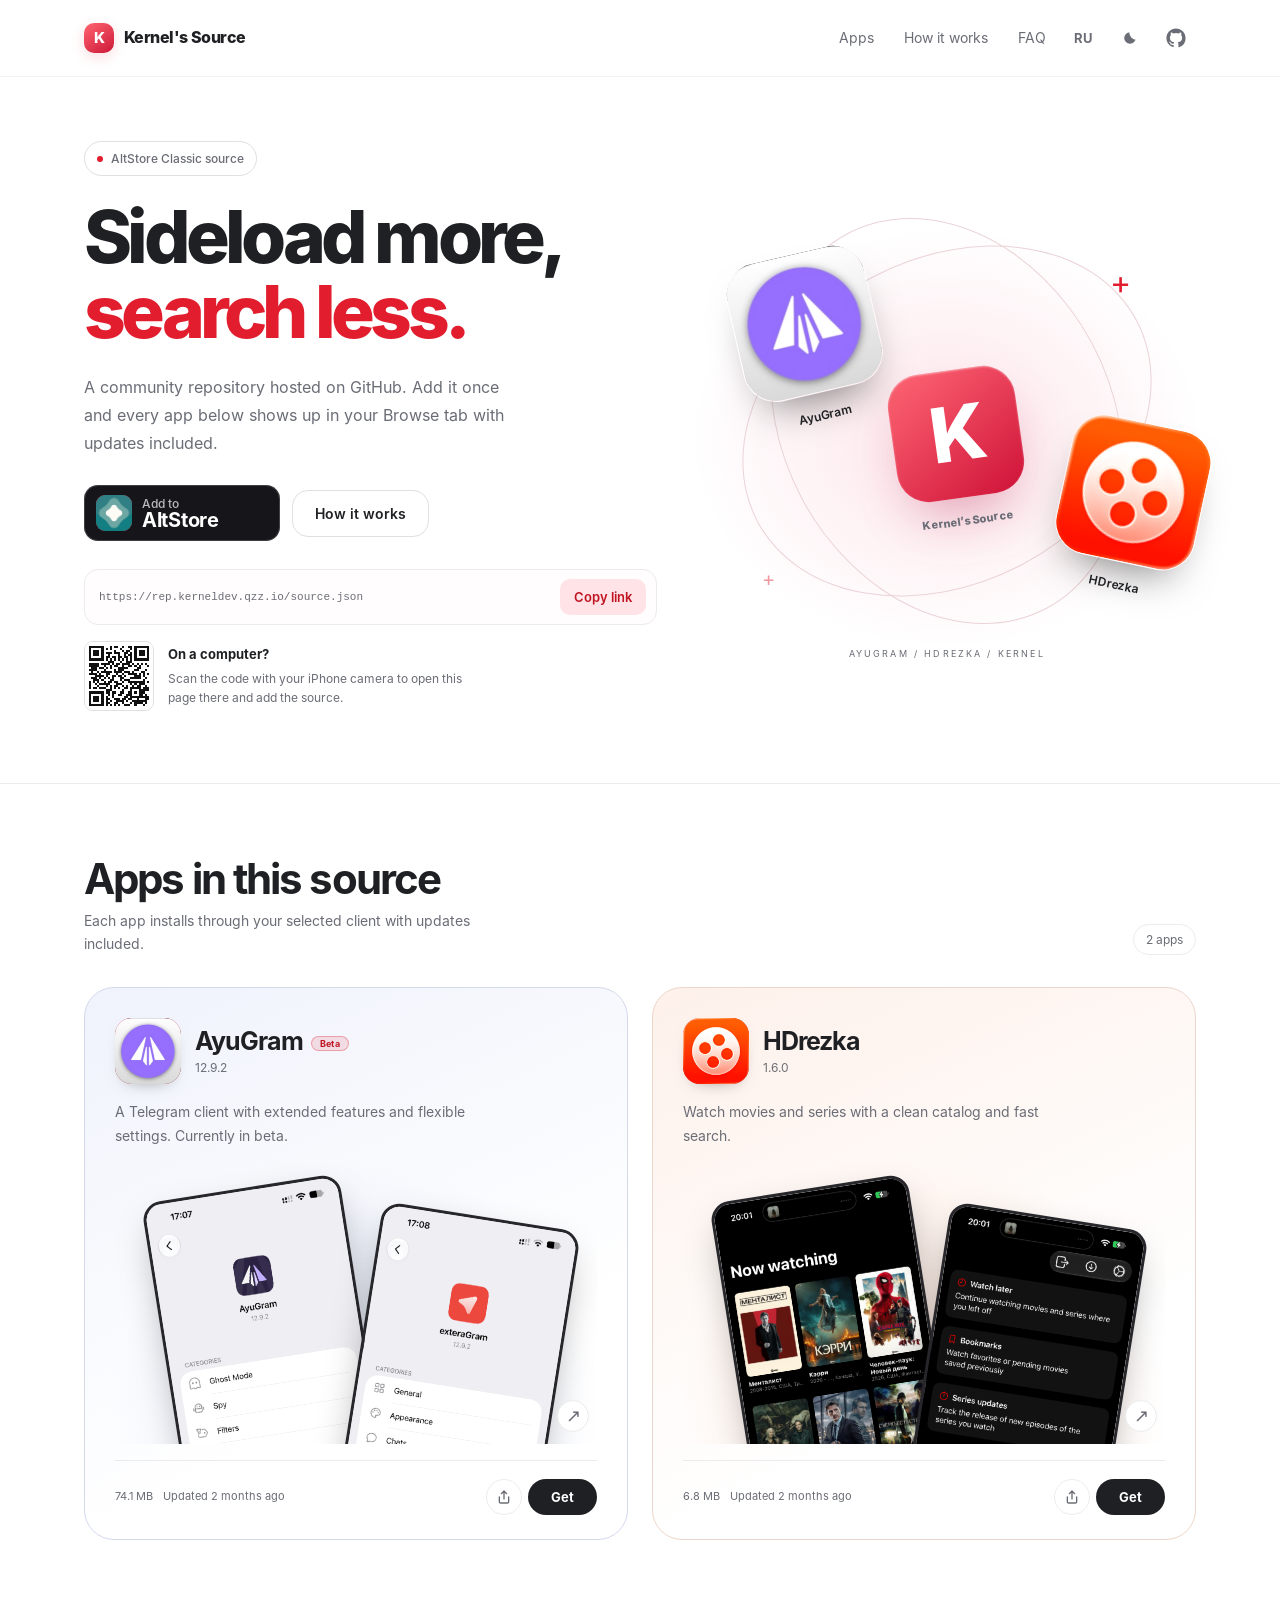
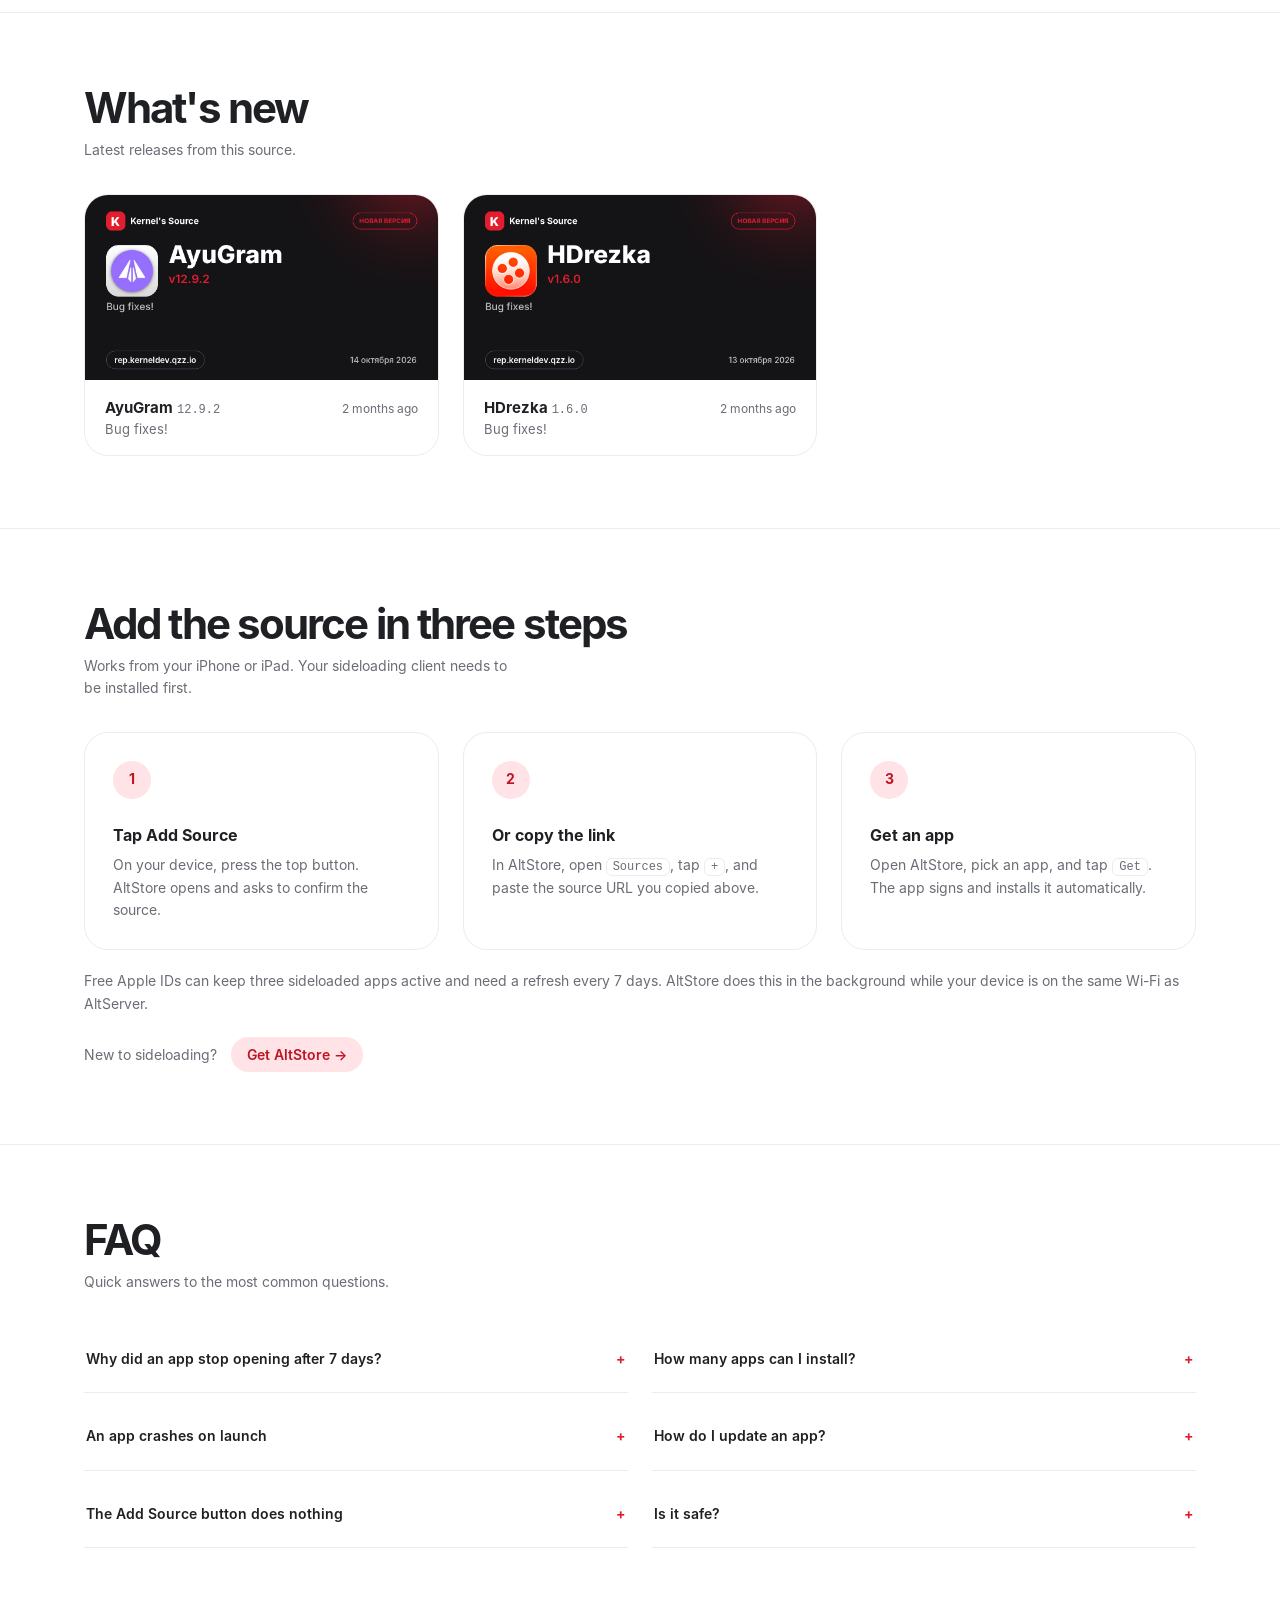
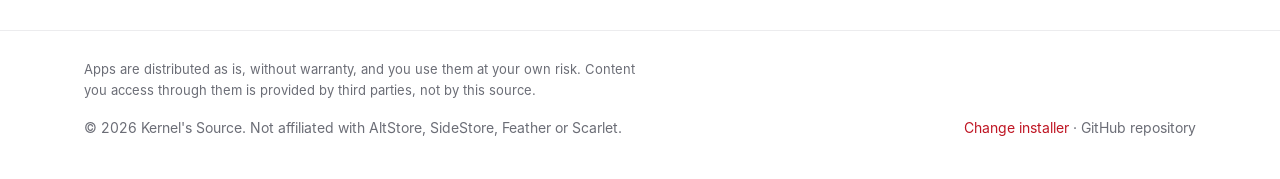
==== commit 864ec139: "Track downloads per exact release asset Use each app's exact GitHub release tag and IPA filename for" ====
--- a/index.html
+++ b/index.html
@@ -453,7 +453,6 @@
 /* ---------- config ---------- */
 const SOURCE_URL   = "https://rep.kerneldev.qzz.io/source.json";
 const CANON_URL    = "https://rep.kerneldev.qzz.io/";
-const GITHUB_REPO  = "kkerneldev/repkernel";   // used for the download counter
 const TELEGRAM_URL = "";                        // e.g. "https://t.me/yourchannel"  (empty = hidden)
 const DONATE_URL   = "";                        // e.g. a Boosty / Ko-fi / BuyMeACoffee link (empty = hidden)
 const SEARCH_MIN   = 4;                         // search + category filters appear once the source has this many apps
@@ -688,7 +687,7 @@
   if (a.sizeBytes) rows.push([t("d_size"), esc(fmtSize(a.sizeBytes))]);
   if (a.minOS) rows.push([t("d_min"), esc(t("d_min_v", { v:a.minOS }))]);
   if (a.date) rows.push([t("d_upd"), esc(fullDate(a.date) || a.date)]);
-  if (a.downloads) rows.push([t("d_dl"), esc(fmtNum(a.downloads))]);
+
   if (a.id) rows.push([t("d_bundle"), `<span style="font:400 12px var(--mono);font-weight:400">${esc(a.id)}</span>`]);
   const sha = a.sha ? `<div class="wide"><dt>${esc(t("d_sha"))}</dt><dd class="hash"><code>${esc(a.sha)}</code><button type="button" data-copy="${esc(a.sha)}">${esc(t("copy_sm"))}</button></dd></div>` : "";
   const hist = (a.versions || []).slice(0, 8).map(v => `<li><span><b>${esc(v.version)}</b>${v.date ? " · " + esc(ago(v.date)) : ""}${v.size ? " · " + esc(fmtSize(v.size)) : ""}</span>${safeUrl(v.ipa) ? `<a href="${esc(safeUrl(v.ipa))}" rel="noopener">${esc(t("d_ipa"))} ↓</a>` : ""}</li>`).join("");
@@ -704,7 +703,7 @@
     ${appDesc(a) ? `<p class="d-desc">${esc(appDesc(a))}</p>` : ""}
     ${shots.length ? `<div class="d-sec"><h4>${esc(t("d_shots"))}</h4><div class="shots">${shots.map(s => `<img src="${esc(s)}" alt="" loading="lazy" referrerpolicy="no-referrer" onerror="this.remove()">`).join("")}</div></div>` : ""}
     <div class="d-sec"><h4>${esc(t("d_notes"))}</h4>${notes}</div>
-    <div class="d-sec"><h4>${esc(t("d_info"))}</h4><dl class="info">${rows.map(r => `<div><dt>${esc(r[0])}</dt><dd>${r[1]}</dd></div>`).join("")}${sha}</dl></div>
+    <div class="d-sec"><h4>${esc(t("d_info"))}</h4><dl class="info">${rows.map(r => `<div><dt>${esc(r[0])}</dt><dd>${r[1]}</dd></div>`).join("")}<div data-download-row="${esc(a.id)}"${Number.isSafeInteger(a.downloads) ? "" : " hidden"}><dt>${esc(t("d_dl"))}</dt><dd data-download-value="${esc(a.id)}">${Number.isSafeInteger(a.downloads) ? esc(new Intl.NumberFormat(lang).format(a.downloads)) : ""}</dd></div>${sha}</dl></div>
     ${hist ? `<div class="d-sec"><h4>${esc(t("d_hist"))}</h4><ul class="hist">${hist}</ul></div>` : ""}`;
 }
 function renderDetail(){
@@ -736,10 +735,10 @@
       <span><span class="h">${esc(a.name)}${a.beta ? '<span class="beta">Beta</span>' : ""}</span><span class="ver">${esc(a.version)}</span></span>
     </button>
     <p>${esc(appDesc(a))}</p>
-    ${a.screenshots.length ? `<button class="card-preview" type="button" data-open="${esc(a.id)}" aria-label="${esc(a.name + " — " + t("details"))}">${a.screenshots.slice(0,2).map((shot, i) => `<img src="${esc(safeAssetUrl(shot))}" alt="" loading="lazy" class="preview-shot shot-${i}" onerror="this.remove()">`).join("")}<span class="preview-arrow" aria-hidden="true">↗</span></button>` : ""}
+    ${(a.screenshots || []).length ? `<button class="card-preview" type="button" data-open="${esc(a.id)}" aria-label="${esc(a.name + " — " + t("details"))}">${a.screenshots.slice(0,2).map((shot, i) => `<img src="${esc(safeAssetUrl(shot))}" alt="" loading="lazy" class="preview-shot shot-${i}" onerror="this.remove()">`).join("")}<span class="preview-arrow" aria-hidden="true">↗</span></button>` : ""}
 
     <div class="card-foot">
-      <span class="meta">${a.sizeBytes ? `<span>${esc(fmtSize(a.sizeBytes))}</span>` : ""}${when ? `<span>${esc(t("updated", { d:when }))}</span>` : ""}${a.downloads ? `<span title="${esc(t("dl_title"))}">↓ ${esc(fmtNum(a.downloads))}</span>` : ""}</span>
+      <span class="meta">${a.sizeBytes ? `<span>${esc(fmtSize(a.sizeBytes))}</span>` : ""}${when ? `<span>${esc(t("updated", { d:when }))}</span>` : ""}<span data-download-row="${esc(a.id)}" title="${esc(t("dl_title"))}"${Number.isSafeInteger(a.downloads) ? "" : " hidden"}>↓ <span data-download-value="${esc(a.id)}">${Number.isSafeInteger(a.downloads) ? esc(new Intl.NumberFormat(lang).format(a.downloads)) : ""}</span></span></span>
       <span class="acts">
         <button type="button" class="ico-sm" data-share="${esc(a.id)}" aria-label="${esc(t("share"))}" title="${esc(t("share"))}">${ICON_SHARE}</button>
         <a class="get" href="${esc(getLink(a))}" aria-label="${esc(t("get_aria", { nm:a.name }))}">${esc(t("get"))}</a>
@@ -989,30 +988,94 @@
       const prefix = "https://github.com/kkerneldev/repkernel/blob/main/screenshots/";
       return shot.startsWith(prefix) ? "screenshots/" + shot.slice(prefix.length).split("?")[0] : shot;
     }), category:CATS[a.bundleIdentifier] || "other",
-    play:a.bundleIdentifier === "me.keet.HDRezka", desc:a.localizedDescription || a.subtitle || "", versions:vs, downloads:0 };
-}
-let DL_BY_NAME = null;
+    play:a.bundleIdentifier === "me.keet.HDRezka", desc:a.localizedDescription || a.subtitle || "", versions:vs, downloads:null };
+}
+// Counts belong to one asset in one release, never to a filename across releases.
+const DOWNLOAD_INTERVAL = 120000;
+const DOWNLOAD_CACHE_KEY = "release_file_downloads_v2";
+let DOWNLOAD_COUNTS = {}, DOWNLOAD_CHECKED = {}, downloadsBusy = false, downloadsRetryAt = 0;
+try {
+  const saved = JSON.parse(sessionStorage.getItem(DOWNLOAD_CACHE_KEY) || "null");
+  if (saved && saved.counts && typeof saved.counts === "object") DOWNLOAD_COUNTS = saved.counts;
+} catch (_) {}
+function releaseFile(raw){
+  try {
+    const u = new URL(raw);
+    if (u.protocol !== "https:" || u.hostname !== "github.com") return null;
+    const match = /^\/([^/]+)\/([^/]+)\/releases\/download\/([^/]+)\/([^/]+)$/.exec(u.pathname);
+    if (!match) return null;
+    const [, owner, repo, encodedTag, encodedName] = match;
+    const tag = decodeURIComponent(encodedTag), name = decodeURIComponent(encodedName);
+    return {
+      endpoint:"https://api.github.com/repos/" + owner + "/" + repo + "/releases/tags/" + encodeURIComponent(tag),
+      name, key:JSON.stringify([owner.toLowerCase(), repo.toLowerCase(), tag, name])
+    };
+  } catch (_) { return null; }
+}
 function applyDownloads(){
-  if (!DL_BY_NAME) return;
+  const byId = new Map();
   APPS.forEach(a => {
-    let n = ""; try { n = decodeURIComponent(String(a.ipa || "").split("?")[0].split("/").pop()); } catch(e){}
-    a.downloads = DL_BY_NAME[n] || 0;
+    const file = releaseFile(a.ipa), count = file && DOWNLOAD_COUNTS[file.key];
+    a.downloads = Number.isSafeInteger(count) && count >= 0 ? count : null;
+    byId.set(a.id, a.downloads);
   });
-  renderGrid(); renderLatest(); renderDetail();
+  // Update the numbers in place so polling doesn't reset screenshots, focus or modal scroll.
+  document.querySelectorAll("[data-download-row]").forEach(el => {
+    el.hidden = !Number.isSafeInteger(byId.get(el.dataset.downloadRow));
+  });
+  document.querySelectorAll("[data-download-value]").forEach(el => {
+    const count = byId.get(el.dataset.downloadValue);
+    el.textContent = Number.isSafeInteger(count) ? new Intl.NumberFormat(lang).format(count) : "";
+  });
 }
 async function loadDownloads(){
-  const key = "dl_cache_v1";
-  try { const c = JSON.parse(sessionStorage.getItem(key) || "null"); if (c && Date.now() - c.t < 3600e3) { DL_BY_NAME = c.m; applyDownloads(); return; } } catch(e){}
+  applyDownloads();
+  if (downloadsBusy || document.hidden || !navigator.onLine || Date.now() < downloadsRetryAt) return;
+  const groups = new Map();
+  APPS.forEach(a => {
+    const file = releaseFile(a.ipa);
+    if (!file) return;
+    if (!groups.has(file.endpoint)) groups.set(file.endpoint, []);
+    groups.get(file.endpoint).push(file);
+  });
+  downloadsBusy = true;
   try {
-    const r = await fetch(`https://api.github.com/repos/${GITHUB_REPO}/releases?per_page=100`, { headers:{ Accept:"application/vnd.github+json" } });
-    if (!r.ok) return;
-    const m = {};
-    for (const rel of await r.json()) for (const as of (rel.assets || [])) m[as.name] = (m[as.name] || 0) + (as.download_count || 0);
-    DL_BY_NAME = m;
-    try { sessionStorage.setItem(key, JSON.stringify({ t:Date.now(), m })); } catch(e){}
+    for (const [endpoint, files] of groups) {
+      if (Date.now() - (DOWNLOAD_CHECKED[endpoint] || 0) < DOWNLOAD_INTERVAL) continue;
+      const ctl = new AbortController(), timer = setTimeout(() => ctl.abort(), 10000);
+      try {
+        const response = await fetch(endpoint, {
+          cache:"no-cache", signal:ctl.signal, headers:{Accept:"application/vnd.github+json"}
+        });
+        DOWNLOAD_CHECKED[endpoint] = Date.now();
+        if (response.status === 403 || response.status === 429) {
+          const retryAfter = Number(response.headers.get("Retry-After"));
+          const reset = Number(response.headers.get("X-RateLimit-Reset")) * 1000;
+          downloadsRetryAt = Math.max(Date.now() + DOWNLOAD_INTERVAL,
+            Number.isFinite(retryAfter) ? Date.now() + retryAfter * 1000 : 0,
+            Number.isFinite(reset) ? reset : 0);
+          break;
+        }
+        if (!response.ok) continue;
+        const release = await response.json();
+        if (!Array.isArray(release.assets)) continue;
+        for (const file of files) {
+          const asset = release.assets.find(asset => asset.name === file.name);
+          if (asset && Number.isSafeInteger(asset.download_count) && asset.download_count >= 0) {
+            DOWNLOAD_COUNTS[file.key] = asset.download_count;
+          } else { delete DOWNLOAD_COUNTS[file.key]; }
+        }
+      } catch (_) {
+        DOWNLOAD_CHECKED[endpoint] = Date.now();
+      } finally { clearTimeout(timer); }
+    }
+    try { sessionStorage.setItem(DOWNLOAD_CACHE_KEY, JSON.stringify({counts:DOWNLOAD_COUNTS})); } catch (_) {}
     applyDownloads();
-  } catch(e){}
-}
+  } finally { downloadsBusy = false; }
+}
+setInterval(loadDownloads, DOWNLOAD_INTERVAL);
+document.addEventListener("visibilitychange", () => { if (!document.hidden) loadDownloads(); });
+window.addEventListener("focus", loadDownloads);
 async function loadNews(){
   try {
     const r = await fetch("news.json", { cache:"no-cache" });
@@ -1038,6 +1101,7 @@
   loading = false;
   applyDownloads();
   renderAll(); openFromHash();
+  loadDownloads();
 }
 
 window.addEventListener("catalogue-reconnect", () => { loadSource(); loadNews(); loadDownloads(); });
